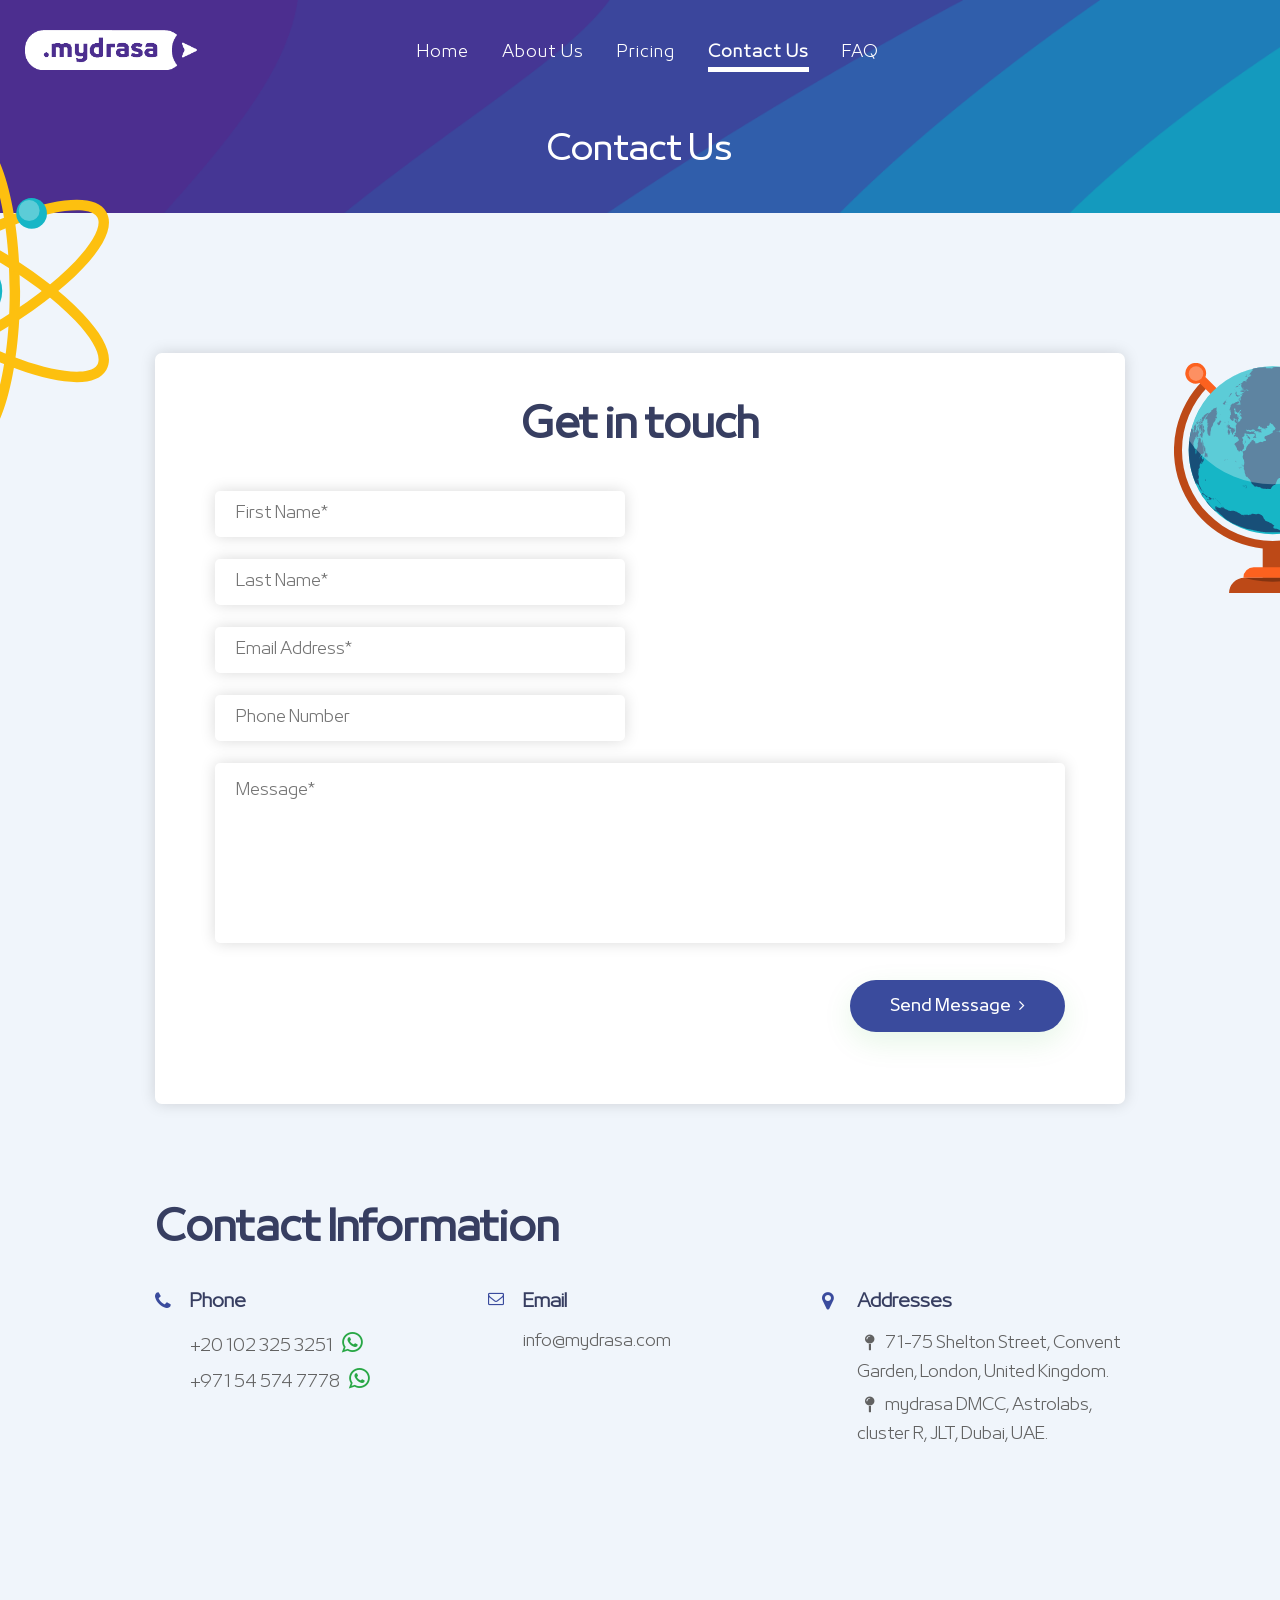
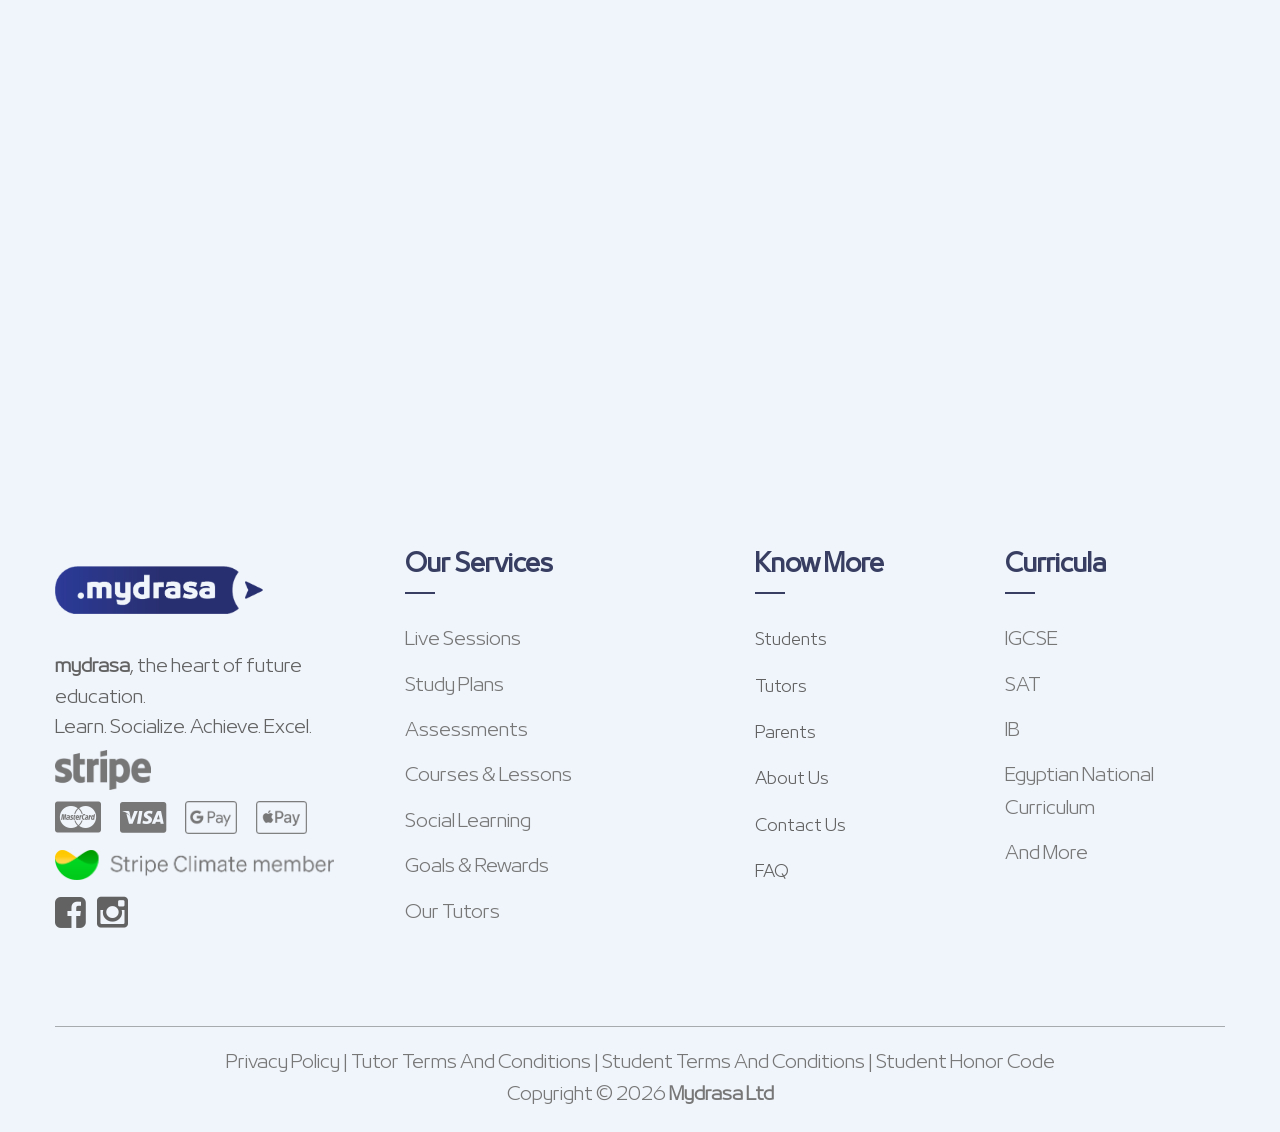
==== contact.html @ 4355077c "static website added" ====
<!DOCTYPE html>
<html class="loading" lang="en" data-textdirection="ltr">
<head>
    <meta http-equiv="Content-Type" content="text/html; charset=UTF-8">
    <meta http-equiv="X-UA-Compatible" content="IE=edge">
    <meta name="viewport" content="width=device-width, initial-scale=1.0, user-scalable=0, minimal-ui">
    <title>mydrasa | Contact Us</title>
    <meta name="description" content="Get in touch with mydrasa through our various contact methods. We are always happy to hear from you." />
    <link rel="shortcut icon" href="images/favicon/favicon.ico">
    <meta name="theme-color" content="#ffffff">
    <link href="fonts/29LTBukra-Light.css" rel="stylesheet">
    <link href="fonts/29LTBukra-Regular.css" rel="stylesheet">
    <link href="css/font-awesome.css" rel="stylesheet">
    <link href="css/bootstrap.min.css" rel="stylesheet">
    <link href="css/animate.css" rel="stylesheet">
    <link href="css/flaticon.css" rel="stylesheet">
    <link href="css/mmenu.css" rel="stylesheet">
    <link href="css/mburger.css" rel="stylesheet">
    <link href="css/main.css" rel="stylesheet">
    <link href="css/select2.min.css" rel="stylesheet">
    <link href="css/responsive.css" rel="stylesheet">
</head>
<body class="public-page">
<div class="page-wrapper">

    <!-- Header -->
    <header class="main-header header-style-two">
        <div class="header-upper">
            <div class="auto-container">
                <div class="clearfix">
                    <div class="float-left logo-box">
                        <div class="logo">
                            <a href="index.html"><img src="images/logo/logo-white.png" alt="Mydrasa" title="Mydrasa"></a>
                        </div>
                    </div>
                    <div class="nav-outer clearfix">
                        <div class="mobile-nav-toggler"><span class="icon flaticon-menu"></span></div>
                        <nav class="main-menu show navbar-expand-md">
                            <div class="navbar-header">
                                <button class="navbar-toggler" type="button" data-toggle="collapse" data-target="#navbarSupportedContent" aria-expanded="false" aria-label="Toggle navigation">
                                    <span class="icon-bar"></span><span class="icon-bar"></span><span class="icon-bar"></span>
                                </button>
                            </div>
                            <div class="navbar-collapse collapse clearfix" id="navbarSupportedContent">
                                <ul class="navigation clearfix">
                                        <li><a href="index.html">Home</a></li>
                                        <li><a href="about.html">About Us</a></li>
                                        <li><a href="pricing.html">Pricing</a></li>
                                        <li class="current"><a href="contact.html">Contact Us</a></li>
                                        <li><a href="faq.html">FAQ</a></li>
                                    </ul>
                                    </li>
                                </ul>
                            </div>
                        </nav>
                    </div>
                </div>
            </div>
        </div>
    </header>

    <!-- Mobile Menu -->
    <div class="mobile-menu">
        <div class="menu-backdrop"></div>
        <div class="close-btn"><span class="icon flaticon-multiply"></span></div>
        <nav class="menu-box">
            <div class="nav-logo"><a href="index.html"><img src="images/logo/logo.png" alt="Mydrasa"></a></div>
            <div class="menu-outer">
            </div>
        </nav>
    </div>

    <!-- Page Title -->
    <section class="page-title">
        <div class="auto-container"><h1>Contact Us</h1></div>
    </section>

    <!-- Contact Form Section -->
    <section class="contact-page-section">
        <div class="patern-layer-one paroller" data-paroller-factor="0.60" data-paroller-factor-lg="0.20" data-paroller-type="foreground" data-paroller-direction="vertical" style="background-image: url('images/icons/icon-1.svg')"></div>
        <div class="patern-layer-two paroller" data-paroller-factor="0.60" data-paroller-factor-lg="-0.20" data-paroller-type="foreground" data-paroller-direction="vertical" style="background-image: url('images/icons/icon-2.svg')"></div>
        <div class="auto-container">
            <div class="inner-container">
                <div class="sec-title centered">
                    <h2>Get in touch</h2>
                </div>
                <div class="contact-form">
                    <form id="contact-form" action="mailto:info@mydrasa.com" method="get">
                        <div class="col-lg-6 col-md-6 col-sm-12 form-group">
                            <input type="text" name="firstname" placeholder="First Name*" required maxlength="150" />
                        </div>
                        <div class="col-lg-6 col-md-6 col-sm-12 form-group">
                            <input type="text" name="lastname" placeholder="Last Name*" required maxlength="150" />
                        </div>
                        <div class="col-lg-6 col-md-6 col-sm-12 form-group">
                            <input type="email" name="email" placeholder="Email Address*" required />
                        </div>
                        <div class="col-lg-6 col-md-6 col-sm-12 form-group">
                            <input type="text" name="phone" placeholder="Phone Number">
                        </div>
                        <div class="col-lg-12 col-md-12 col-sm-12 form-group">
                            <textarea name="message" placeholder="Message*" required></textarea>
                        </div>
                        <div class="col-lg-12 col-md-12 col-sm-12 form-group text-right">
                            <button type="submit" class="theme-btn btn-style-three">
                                <span class="txt">Send Message <i class="fa fa-angle-right"></i></span>
                            </button>
                        </div>
                    </form>
                </div>
            </div>

            <!-- Contact Info -->
            <div class="contact-info-section">
                <div class="title-box">
                    <h2>Contact Information</h2>
                </div>
                <div class="row clearfix">
                    <div class="info-column col-lg-4 col-md-6 col-sm-12">
                        <div class="info-inner">
                            <div class="icon fa fa-phone"></div>
                            <strong>Phone</strong>
                            <ul>
                                <li>
                                    <a href="tel:+201023253251">+20 102 325 3251</a>
                                    &nbsp;
                                    <a href="https://wa.me/201023253251" target="_blank"><i class="fa fa-whatsapp text-success" style="font-size: 1.5em;"></i></a>
                                </li>
                                <li>
                                    <a href="tel:+971545747778">+971 54 574 7778</a>
                                    &nbsp;
                                    <a href="https://wa.me/971545747778" target="_blank"><i class="fa fa-whatsapp text-success" style="font-size: 1.5em;"></i></a>
                                </li>
                            </ul>
                        </div>
                    </div>
                    <div class="info-column col-lg-4 col-md-6 col-sm-12">
                        <div class="info-inner">
                            <div class="icon fa fa-envelope-o"></div>
                            <strong>Email</strong>
                            <ul>
                                <li><a href="mailto:info@mydrasa.com">info@mydrasa.com</a></li>
                            </ul>
                        </div>
                    </div>
                    <div class="info-column col-lg-4 col-md-6 col-sm-12">
                        <div class="info-inner">
                            <div class="icon fa fa-map-marker"></div>
                            <strong>Addresses</strong>
                            <ul>
                                <li><i class="fa fa-map-pin mx-2"></i> 71-75 Shelton Street, Convent Garden, London, United Kingdom.</li>
                                <li><i class="fa fa-map-pin mx-2"></i> mydrasa DMCC, Astrolabs, cluster R, JLT, Dubai, UAE.</li>
                            </ul>
                        </div>
                    </div>
                </div>
            </div>
        </div>
    </section>

    <!-- Map Section -->
    <section class="map-section pb-0" style="margin-bottom: -7px;">
        <div class="row">
            <div class="col-md-6 pr-md-0">
                <div class="map-boxed">
                    <div class="map-outer">
                        <iframe src="https://www.google.com/maps/embed?pb=!1m18!1m12!1m3!1d2482.7!2d-0.1252!3d51.5155!2m3!1f0!2f0!3f0!3m2!1i1024!2i768!4f13.1!3m3!1m2!1s0x487604d2a00da891%3A0xe9ae0ee9e52d4ff!2sShelton%20St%2C%20London%20WC2H%209JQ%2C%20UK!5e0!3m2!1sen!2s!4v1" allowfullscreen="" loading="lazy" title="London Office"></iframe>
                    </div>
                </div>
            </div>
            <div class="col-md-6 pl-md-0">
                <div class="map-boxed">
                    <div class="map-outer">
                        <iframe src="https://www.google.com/maps/embed?pb=!1m18!1m12!1m3!1d3613.6!2d55.133!3d25.076!2m3!1f0!2f0!3f0!3m2!1i1024!2i768!4f13.1!3m3!1m2!1s0x3e5f6cd7c7b32a0d%3A0x5a0e8b12f4f3d1e!2sJLT%2C%20Dubai!5e0!3m2!1sen!2s!4v1" allowfullscreen="" loading="lazy" title="Dubai Office"></iframe>
                    </div>
                </div>
            </div>
        </div>
    </section>

    <!-- Footer -->
    <footer class="main-footer">
        <div class="auto-container">
            <div class="widgets-section">
                <div class="row clearfix">
                    <div class="big-column col-lg-7 col-md-12 col-sm-12">
                        <div class="row clearfix">
                            <div class="footer-column col-md-6">
                                <div class="footer-widget logo-widget">
                                    <div class="logo"><a href="index.html"><img src="images/logo/logo.png" class="footer-logo" alt="mydrasa" /></a></div>
                                    <div class="text"><b>mydrasa</b>, the heart of future education.<br />Learn. Socialize. Achieve. Excel.</div>
                                    <div class="social-box">
                                        <img src="images/partners/stripe-gray.png" style="max-height:40px;margin-top:-30px" /><br/>
                                        <i class="fa fa-cc-mastercard fa-2x mr-3"></i>
                                        <i class="fa fa-cc-visa fa-2x mr-3"></i>
                                        <img src="images/partners/google-pay-gray.png" style="max-height:33px;margin-top:-15px;" class="mr-3" />
                                        <img src="images/partners/apple-pay-gray.png" style="max-height:33px;margin-top:-15px;" class="mr-3" />
                                    </div>
                                    <div class="social-box"><a href="https://climate.stripe.com/C44OdS" target="_blank"><img src="images/partners/stripe-climate-member.png" style="max-height:30px;" class="mt-2 mb-3" /></a></div>
                                    <div class="social-box">
                                        <a href="https://www.facebook.com/mydrasa" class="mr-2" target="_blank"><i class="fa fa-facebook-square fa-2x"></i></a>
                                        <a href="https://instagram.com/mydrasa" target="_blank"><i class="fa fa-instagram fa-2x"></i></a>
                                    </div>
                                </div>
                            </div>
                            <div class="footer-column col-md-6">
                                <div class="footer-widget links-widget">
                                    <h4>Our Services</h4>
                                    <ul class="links-widget">
                                        <li>Live Sessions</li>
                                        <li>Study Plans</li>
                                        <li>Assessments</li>
                                        <li>Courses &amp; Lessons</li>
                                        <li>Social Learning</li>
                                        <li>Goals &amp; Rewards</li>
                                        <li>Our Tutors</li>
                                    </ul>
                                </div>
                            </div>
                        </div>
                    </div>
                    <div class="big-column col-lg-5 col-md-12 col-sm-12">
                        <div class="row clearfix">
                            <div class="footer-column col-md-6">
                                <div class="footer-widget links-widget">
                                    <h4>Know More</h4>
                                    <ul class="links-widget">
                                        <li><a href="students.html">Students</a></li>
                                        <li><a href="tutors.html">Tutors</a></li>
                                        <li><a href="parents.html">Parents</a></li>
                                        <li><a href="about.html">About Us</a></li>
                                        <li><a href="contact.html">Contact Us</a></li>
                                        <li><a href="faq.html">FAQ</a></li>
                                    </ul>
                                </div>
                            </div>
                            <div class="footer-column col-md-6">
                                <div class="footer-widget links-widget">
                                    <h4>Curricula</h4>
                                    <ul class="links-widget">
                                        <li>IGCSE</li>
                                        <li>SAT</li>
                                        <li>IB</li>
                                        <li>Egyptian National Curriculum</li>
                                        <li>And More</li>
                                    </ul>
                                </div>
                            </div>
                        </div>
                    </div>
                </div>
            </div>
            <div class="footer-bottom text-center">
                <div class="copyright">
                    Privacy Policy | Tutor Terms And Conditions | Student Terms And Conditions | Student Honor Code
                    <br>Copyright &copy; 2026 <b>Mydrasa Ltd</b>
                </div>
            </div>
        </div>
    </footer>

</div>
<script src="js/jquery.js"></script>
<script src="js/popper.min.js"></script>
<script src="js/bootstrap.min.js"></script>
<script src="js/jquery.paroller.min.js"></script>
<script src="js/wow.js"></script>
<script src="js/appear.js"></script>
<script src="js/mburger.js"></script>
<script src="js/mmenu.js"></script>
<script src="js/jquery.mCustomScrollbar.concat.min.js"></script>
<script src="js/jquery.ihavecookies.min.js"></script>
<script src="js/select2.min.js"></script>
<script src="js/script.js"></script>
</body>
</html>
---- fonts/29LTBukra-Light.css ----
@font-face {
  font-family: '29LTBukra-Light';
  src: url('29LTBukra-Light.eot');
  src: url('29LTBukra-Light.eot?#iefix') format('embedded-opentype'),
       url('29LTBukra-Light.svg#29LTBukra-Light') format('svg'),
       url('29LTBukra-Light.ttf') format('truetype'),
       url('29LTBukra-Light.woff') format('woff'),
       url('29LTBukra-Light.woff2') format('woff2');
  font-weight: normal;
  font-style: normal;
}
---- fonts/29LTBukra-Regular.css ----
@font-face {
  font-family: '29LTBukra-Regular';
  src: url('29LTBukra-Regular.eot');
  src: url('29LTBukra-Regular.eot?#iefix') format('embedded-opentype'),
       url('29LTBukra-Regular.svg#29LTBukra-Regular') format('svg'),
       url('29LTBukra-Regular.ttf') format('truetype'),
       url('29LTBukra-Regular.woff') format('woff'),
       url('29LTBukra-Regular.woff2') format('woff2');
  font-weight: normal;
  font-style: normal;
}
---- css/mburger.css ----
/*!
 * mburger CSS v1.3.3
 * mmenujs.com/mburger
 *
 * Copyright (c) Fred Heusschen
 * www.frebsite.nl
 *
 * License: CC-BY-4.0
 * http://creativecommons.org/licenses/by/4.0/
 */:root{--mb-button-size:60px;--mb-bar-width:0.6;--mb-bar-height:4px;--mb-bar-spacing:10px;--mb-animate-timeout:0.4s}.mburger{background:0 0;border:none;border-radius:0;color:inherit;display:inline-block;position:relative;box-sizing:border-box;height:var(--mb-button-size);padding:0 0 0 var(--mb-button-size);margin:0;line-height:var(--mb-button-size);vertical-align:middle;appearance:none;outline:0;cursor:pointer}.mburger b{display:block;position:absolute;left:calc(var(--mb-button-size) * ((1 - var(--mb-bar-width))/ 2));width:calc(var(--mb-button-size) * var(--mb-bar-width));height:var(--mb-bar-height);border-radius:calc(var(--mb-bar-height)/ 2);background:currentColor;color:inherit;opacity:1}.mburger b:nth-of-type(1){bottom:calc(50% + var(--mb-bar-spacing));transition:bottom .2s ease,transform .2s ease,width .2s ease}.mburger b:nth-of-type(2){top:calc(50% - (var(--mb-bar-height)/ 2));transition:opacity .2s ease}.mburger b:nth-of-type(3){top:calc(50% + var(--mb-bar-spacing));transition:top .2s ease,transform .2s ease,width .2s ease}.mm-wrapper_opened .mburger b:nth-of-type(1){bottom:calc(50% - (var(--mb-bar-height)/ 2));transform:rotate(45deg)}.mm-wrapper_opened .mburger b:nth-of-type(2){opacity:0}.mm-wrapper_opened .mburger b:nth-of-type(3){top:calc(50% - (var(--mb-bar-height)/ 2));transform:rotate(-45deg)}.mburger--collapse b:nth-of-type(1){transition:bottom .2s ease,margin .2s ease,transform .2s ease;transition-delay:.2s,0s,0s}.mburger--collapse b:nth-of-type(2){transition:top .2s ease,opacity 0s ease;transition-delay:.3s,.3s}.mburger--collapse b:nth-of-type(3){transition:top .2s ease,transform .2s ease}.mm-wrapper_opened .mburger--collapse b:nth-of-type(1){bottom:calc(50% - var(--mb-bar-spacing) - var(--mb-bar-height));margin-bottom:calc(var(--mb-bar-spacing) + (var(--mb-bar-height)/ 2));transform:rotate(45deg);transition-delay:calc(var(--mb-animate-timeout) + .1s),calc(var(--mb-animate-timeout) + .3s),calc(var(--mb-animate-timeout) + .3s)}.mm-wrapper_opened .mburger--collapse b:nth-of-type(2){top:calc(50% + var(--mb-bar-spacing));opacity:0;transition-delay:calc(var(--mb-animate-timeout) + 0s),calc(var(--mb-animate-timeout) + .2s)}.mm-wrapper_opened .mburger--collapse b:nth-of-type(3){top:calc(50% - (var(--mb-bar-height)/ 2));transform:rotate(-45deg);transition-delay:calc(var(--mb-animate-timeout) + .3s),calc(var(--mb-animate-timeout) + .3s)}.mburger--spin b:nth-of-type(1){transition-delay:.2s,0s}.mburger--spin b:nth-of-type(2){transition-duration:0s;transition-delay:.2s}.mburger--spin b:nth-of-type(3){transition-delay:.2s,0s}.mm-wrapper_opened .mburger--spin b:nth-of-type(1){transform:rotate(135deg);transition-delay:calc(var(--mb-animate-timeout) + 0s),calc(var(--mb-animate-timeout) + .2s)}.mm-wrapper_opened .mburger--spin b:nth-of-type(2){transition-delay:calc(var(--mb-animate-timeout) + 0s)}.mm-wrapper_opened .mburger--spin b:nth-of-type(3){transform:rotate(225deg);transition-delay:calc(var(--mb-animate-timeout) + 0s),calc(var(--mb-animate-timeout) + .2s)}.mburger--squeeze b:nth-of-type(1){transition-delay:.1s,0s}.mburger--squeeze b:nth-of-type(2){transition-delay:.1s}.mburger--squeeze b:nth-of-type(3){transition-delay:.1s,0s}.mm-wrapper_opened .mburger--squeeze b:nth-of-type(1){transition-delay:calc(var(--mb-animate-timeout) + 0s),calc(var(--mb-animate-timeout) + .1s)}.mm-wrapper_opened .mburger--squeeze b:nth-of-type(2){transition-delay:calc(var(--mb-animate-timeout) + 0s)}.mm-wrapper_opened .mburger--squeeze b:nth-of-type(3){transition-delay:calc(var(--mb-animate-timeout) + 0s),calc(var(--mb-animate-timeout) + .1s)}.mburger--tornado b:nth-of-type(1){transition:bottom .2s ease,transform .2s ease;transition-delay:.2s}.mburger--tornado b:nth-of-type(2){transition:opacity 0s ease,transform .2s ease;transition-delay:.1s,.1s}.mburger--tornado b:nth-of-type(3){transition:top .2s ease,transform .2s ease;transition-delay:0s}.mm-wrapper_opened .mburger--tornado b:nth-of-type(1){transform:rotate(-135deg);transition-delay:calc(var(--mb-animate-timeout) + 0s)}.mm-wrapper_opened .mburger--tornado b:nth-of-type(2){opacity:0;transform:rotate(-135deg);transition-delay:calc(var(--mb-animate-timeout) + .4s),calc(var(--mb-animate-timeout) + .1s)}.mm-wrapper_opened .mburger--tornado b:nth-of-type(3){transform:rotate(-225deg);transition-delay:calc(var(--mb-animate-timeout) + .2s)}
---- css/main.css ----
﻿/************ TABLE OF CONTENTS ***************

1. Fonts
2. Reset
3. Global
4. Main Header / Style Two / Style Three
5. Banner Section / Style Two / Style Three
6. Education Section / Two / Three / Four
7. Courses Section / Two
8. Call To Action Section / Two
9. Video Section
10. Achievements Section
11. Fluid Section One
12. News Section
13. Testimonial Section / Two
14. Main Footer
15. Program Section
16. Achievements Section Two / Three
17. Video Section Two
18. Events Section
19. Pricing Section
20. Title Section
21. Project Section
22. Subscribe Section
23. Page Title Section
24. Login Section
25. Register Section
26. Privacy Policy Section
27. Comming Soon
28. Course Grids Section
29. Course List Section
30. Course Detail Section
31. Books Section
32. Profile Section
33. Edit Profile Section
34. Blog Widgets
35. Error Section
36. Contact Form
37. Info Section
38. Map Section

**********************************************/

/*  
	font-family: 'Titillium Web';
	font-family: 'Poppins';
*/
/*** 

====================================================================
	Reset
====================================================================

***/
* {
    margin: 0px;
    padding: 0px;
    border: none;
    outline: none;
}

/*** 

====================================================================
	Global Settings
====================================================================

 ***/

body {
    /*font-family: 'Poppins';*/
    font-family: '29LTBukra-Light';
    font-size: 18px;
    color: #777777;
    line-height: 1.7em;
    font-weight: 400;
    background: #ffffff;
    -webkit-font-smoothing: antialiased;
    -moz-font-smoothing: antialiased;
    cursor: url('../images/icons/cursor.png'), auto;
    line-height: 1.8em;
}

.bordered-layout .page-wrapper {
    padding: 0px 50px 0px;
}

a {
    text-decoration: none;
    cursor: pointer;
    color: #3a4b9d;
}

    button,
    a:hover, a:focus, a:visited {
        text-decoration: none;
        outline: none !important;
    }

h1, h2, h3, h4, h5, h6 {
    position: relative;
    font-weight: normal;
    margin: 0px;
    background: none;
    line-height: 1.6em;
    /*font-family: 'Poppins';*/ font-family: '29LTBukra-Regular';
}

/* Typography */

h1 {
    font-size: 33px;
}

h2 {
    font-size: 40px;
}

h3 {
    font-size: 32px;
}

h4 {
    font-size: 24px;
}

h5 {
    font-size: 20px;
}

h6 {
    font-size: 18px;
}

input, button, select, textarea {
}

textarea {
}

p {
    position: relative;
}

.auto-container {
    position: static;
    max-width: 1200px;
    padding: 0px 15px;
    margin: 0 auto;
}

.medium-container {
    max-width: 850px;
}

.page-wrapper {
    position: relative;
    margin: 0 auto;
    width: 100%;
    min-width: 300px;
    overflow: hidden;
}

ul, li {
    list-style: none;
    padding: 0px;
    margin: 0px;
}

img {
    display: inline-block;
    max-width: 100%;
}

.theme-btn {
    display: inline-block;
    transition: all 0.3s ease;
    -moz-transition: all 0.3s ease;
    -webkit-transition: all 0.3s ease;
    -ms-transition: all 0.3s ease;
    -o-transition: all 0.3s ease;
}

.centered {
    text-align: center;
}

/* List Style One */

.list-style-one {
    position: relative;
}

    .list-style-one li {
        position: relative;
        padding-left: 35px;
        color: #404040;
        font-size: 20px;
        font-weight: 600;
        margin-bottom: 20px;
    }

        .list-style-one li:last-child {
            margin-bottom: 0px;
        }

        .list-style-one li:before {
            position: absolute;
            content: '\f138';
            left: 0px;
            top: 2px;
            color: #2196f3;
            font-size: 20px;
            font-family: "Flaticon";
        }

/* Btn Style One */

.btn-style-one {
    position: relative;
    display: inline-block;
    font-size: 16px;
    line-height: 30px;
    color: #ffffff;
    padding: 10px 44px 10px;
    font-weight: 400;
    overflow: hidden;
    background: none;
    border-radius: 50px;
    background-color: #3a4b9d;
    /*text-transform: capitalize;*/
    /*font-family: 'Poppins';*/ font-family: '29LTBukra-Regular';
    box-shadow: 0px 5px 10px rgba(0,0,0,0.10);
}

    .btn-style-one.small {
        font-size: 90%;
        padding: 5px 20px;
    }

    .btn-style-one i {
        margin-left: 5px;
    }

    .btn-style-one .txt {
        position: relative;
        z-index: 1;
    }

    .btn-style-one:before {
        content: '';
        position: absolute;
        top: 0;
        left: 0;
        width: 100%;
        height: 100%;
        z-index: 1;
        opacity: 0;
        background-color: #ffffff;
        -webkit-transition: all 0.4s;
        -moz-transition: all 0.4s;
        -o-transition: all 0.4s;
        transition: all 0.4s;
        -webkit-transform: scale(1, 0.5);
        transform: scale(1, 0.5);
    }

    .btn-style-one:hover::before {
        opacity: 1;
        -webkit-transform: scale(1, 1);
        transform: scale(1, 1);
    }

    .btn-style-one:hover {
        color: #3a4b9d;
    }

/* Btn Style Two */

.btn-style-two {
    position: relative;
    display: inline-block;
    font-size: 16px;
    line-height: 30px;
    color: #000000;
    padding: 10px 44px 10px;
    font-weight: 400;
    overflow: hidden;
    background: none;
    border-radius: 50px;
    background-color: #ffffff;
    /*text-transform: capitalize;*/
    /*font-family: 'Poppins';*/ font-family: '29LTBukra-Regular';
    box-shadow: 0px 5px 10px rgba(0,0,0,0.10);
}


    .btn-style-two.small {
        font-size: 90%;
        padding: 5px 20px;
    }

    .btn-style-two i {
        margin-left: 5px;
    }

    .btn-style-two .txt {
        position: relative;
        z-index: 1;
    }

    .btn-style-two:before {
        content: '';
        position: absolute;
        top: 0;
        left: 0;
        width: 100%;
        height: 100%;
        z-index: 1;
        opacity: 0;
        background-color: #3a4b9d;
        -webkit-transition: all 0.4s;
        -moz-transition: all 0.4s;
        -o-transition: all 0.4s;
        transition: all 0.4s;
        -webkit-transform: scale(1, 0.5);
        transform: scale(1, 0.5);
    }

    .btn-style-two:hover::before {
        opacity: 1;
        -webkit-transform: scale(1, 1);
        transform: scale(1, 1);
    }

    .btn-style-two:hover {
        color: #ffffff;
    }

/* Btn Style Three */

.btn-style-three {
    position: relative;
    display: inline-block;
    font-size: 16px;
    line-height: 30px;
    color: #ffffff;
    padding: 12px 44px 12px;
    font-weight: 400;
    overflow: hidden;
    background: none;
    border-radius: 50px;
    background-color: #3a4b9d;
    /*text-transform: capitalize;*/
    /*font-family: 'Poppins';*/ font-family: '29LTBukra-Regular';
    -webkit-box-shadow: 0 10px 30px rgba(0,171,21,0.10);
    -moz-box-shadow: 0 10px 30px rgba(0,171,21,0.10);
    -ms-box-shadow: 0 10px 30px rgba(0,171,21,0.10);
    -o-box-shadow: 0 10px 30px rgba(0,171,21,0.10);
    box-shadow: 0 10px 30px rgba(0,171,21,0.10);
}

    .btn-style-three i {
        font-style: normal;
        margin-left: 5px;
    }

    .btn-style-three:before {
        position: absolute;
        left: 0;
        top: 0;
        height: 100%;
        width: 100%;
        content: "";
        background-color: #075e89;
        -webkit-transform: scale(0, 1);
        -ms-transform: scale(0, 1);
        transform: scale(0, 1);
        -webkit-transform-origin: top right;
        -ms-transform-origin: top right;
        transform-origin: top right;
        -webkit-transition: transform 500ms cubic-bezier(0.860, 0.000, 0.070, 1.000);
        -moz-transition: transform 500ms cubic-bezier(0.860, 0.000, 0.070, 1.000);
        -o-transition: transform 500ms cubic-bezier(0.860, 0.000, 0.070, 1.000);
        transition: transform 500ms cubic-bezier(0.860, 0.000, 0.070, 1.000);
        -webkit-transition-timing-function: cubic-bezier(0.860, 0.000, 0.070, 1.000);
        -moz-transition-timing-function: cubic-bezier(0.860, 0.000, 0.070, 1.000);
        -o-transition-timing-function: cubic-bezier(0.860, 0.000, 0.070, 1.000);
        transition-timing-function: cubic-bezier(0.860, 0.000, 0.070, 1.000);
    }

    .btn-style-three:hover::before {
        -webkit-transform: scale(1, 1);
        -ms-transform: scale(1, 1);
        transform: scale(1, 1);
        -webkit-transform-origin: bottom left;
        -ms-transform-origin: bottom left;
        transform-origin: bottom left;
    }

    .btn-style-three .txt {
        position: relative;
        z-index: 1;
    }

    .btn-style-three:hover {
        color: #ffffff;
    }

/* Btn Style Four */

.btn-style-four {
    position: relative;
    display: inline-block;
    font-size: 16px;
    line-height: 30px;
    color: #ffffff;
    padding: 11px 44px 11px;
    font-weight: 400;
    overflow: hidden;
    background: none;
    border-radius: 2px;
    background-color: #149abe;
    /*text-transform: capitalize;*/
    /*font-family: 'Poppins';*/ font-family: '29LTBukra-Regular';
    -webkit-box-shadow: 0 10px 30px rgba(255,98,98,0.10);
    -moz-box-shadow: 0 10px 30px rgba(255,98,98,0.10);
    -ms-box-shadow: 0 10px 30px rgba(255,98,98,0.10);
    -o-box-shadow: 0 10px 30px rgba(255,98,98,0.10);
    box-shadow: 0 10px 30px rgba(255,98,98,0.10);
}

    .btn-style-four i {
        margin-left: 5px;
    }

    .btn-style-four:before {
        position: absolute;
        left: 0;
        top: 0;
        height: 100%;
        width: 100%;
        content: "";
        background-color: #ffffff;
        -webkit-transform: scale(0, 1);
        -ms-transform: scale(0, 1);
        transform: scale(0, 1);
        -webkit-transform-origin: top right;
        -ms-transform-origin: top right;
        transform-origin: top right;
        -webkit-transition: transform 500ms cubic-bezier(0.860, 0.000, 0.070, 1.000);
        -moz-transition: transform 500ms cubic-bezier(0.860, 0.000, 0.070, 1.000);
        -o-transition: transform 500ms cubic-bezier(0.860, 0.000, 0.070, 1.000);
        transition: transform 500ms cubic-bezier(0.860, 0.000, 0.070, 1.000);
        -webkit-transition-timing-function: cubic-bezier(0.860, 0.000, 0.070, 1.000);
        -moz-transition-timing-function: cubic-bezier(0.860, 0.000, 0.070, 1.000);
        -o-transition-timing-function: cubic-bezier(0.860, 0.000, 0.070, 1.000);
        transition-timing-function: cubic-bezier(0.860, 0.000, 0.070, 1.000);
    }

    .btn-style-four:hover::before {
        -webkit-transform: scale(1, 1);
        -ms-transform: scale(1, 1);
        transform: scale(1, 1);
        -webkit-transform-origin: bottom left;
        -ms-transform-origin: bottom left;
        transform-origin: bottom left;
    }

    .btn-style-four .txt {
        position: relative;
        z-index: 1;
    }

    .btn-style-four:hover {
        color: #149abe;
    }

/* Btn Style Five */

.btn-style-five {
    position: relative;
    display: inline-block;
    font-size: 16px;
    line-height: 30px;
    color: #000000;
    padding: 11px 44px 11px;
    font-weight: 400;
    overflow: hidden;
    background: none;
    border-radius: 2px;
    background-color: #ffffff;
    /*text-transform: capitalize;*/
    /*font-family: 'Poppins';*/ font-family: '29LTBukra-Regular';
    box-shadow: 0px 5px 10px rgba(0,0,0,0.10);
}

    .btn-style-five i {
        margin-left: 5px;
    }

    .btn-style-five .txt {
        position: relative;
        z-index: 1;
    }

    .btn-style-five:before {
        content: '';
        position: absolute;
        top: 0;
        left: 0;
        width: 100%;
        height: 100%;
        z-index: 1;
        opacity: 0;
        background-color: #149abe;
        -webkit-transition: all 0.4s;
        -moz-transition: all 0.4s;
        -o-transition: all 0.4s;
        transition: all 0.4s;
        -webkit-transform: scale(1, 0.5);
        transform: scale(1, 0.5);
    }

    .btn-style-five:hover::before {
        opacity: 1;
        -webkit-transform: scale(1, 1);
        transform: scale(1, 1);
    }

    .btn-style-five:hover {
        color: #ffffff;
    }

/* Btn Style Six */

.btn-style-six {
    position: relative;
    display: inline-block;
    font-size: 16px;
    line-height: 30px;
    color: #ffffff;
    padding: 11px 44px 11px;
    font-weight: 400;
    overflow: hidden;
    background: none;
    border-radius: 2px;
    background-color: #149abe;
    /*text-transform: capitalize;*/
    /*font-family: 'Poppins';*/ font-family: '29LTBukra-Regular';
    -webkit-box-shadow: 0 10px 30px rgba(255,98,98,0.10);
    -moz-box-shadow: 0 10px 30px rgba(255,98,98,0.10);
    -ms-box-shadow: 0 10px 30px rgba(255,98,98,0.10);
    -o-box-shadow: 0 10px 30px rgba(255,98,98,0.10);
    box-shadow: 0 10px 30px rgba(255,98,98,0.10);
}

    .btn-style-six i {
        margin-left: 5px;
    }

    .btn-style-six:before {
        position: absolute;
        left: 0;
        top: 0;
        height: 100%;
        width: 100%;
        content: "";
        background-color: #222222;
        -webkit-transform: scale(0, 1);
        -ms-transform: scale(0, 1);
        transform: scale(0, 1);
        -webkit-transform-origin: top right;
        -ms-transform-origin: top right;
        transform-origin: top right;
        -webkit-transition: transform 500ms cubic-bezier(0.860, 0.000, 0.070, 1.000);
        -moz-transition: transform 500ms cubic-bezier(0.860, 0.000, 0.070, 1.000);
        -o-transition: transform 500ms cubic-bezier(0.860, 0.000, 0.070, 1.000);
        transition: transform 500ms cubic-bezier(0.860, 0.000, 0.070, 1.000);
        -webkit-transition-timing-function: cubic-bezier(0.860, 0.000, 0.070, 1.000);
        -moz-transition-timing-function: cubic-bezier(0.860, 0.000, 0.070, 1.000);
        -o-transition-timing-function: cubic-bezier(0.860, 0.000, 0.070, 1.000);
        transition-timing-function: cubic-bezier(0.860, 0.000, 0.070, 1.000);
    }

    .btn-style-six:hover::before {
        -webkit-transform: scale(1, 1);
        -ms-transform: scale(1, 1);
        transform: scale(1, 1);
        -webkit-transform-origin: bottom left;
        -ms-transform-origin: bottom left;
        transform-origin: bottom left;
    }

    .btn-style-six .txt {
        position: relative;
        z-index: 1;
    }

    .btn-style-six:hover {
        color: #ffffff;
    }

/* Btn Style Seven */

.btn-style-seven {
    position: relative;
    color: #31344a;
    font-size: 16px;
    font-weight: 400;
    padding: 14px 48px;
    overflow: hidden;
    border: 1px solid #149abe;
    -webkit-transition: all 0.5s;
    -moz-transition: all 0.5s;
    -o-transition: all 0.5s;
    transition: all 0.5s;
}

    .btn-style-seven .txt {
        z-index: 2;
        display: block;
        position: relative;
        width: 100%;
        height: 100%;
    }

    .btn-style-seven::before {
        content: '';
        position: absolute;
        top: 0;
        left: 0;
        width: 100%;
        height: 100%;
        z-index: 1;
        opacity: 0;
        background-color: #149abe;
        -webkit-transition: all 0.5s;
        -moz-transition: all 0.5s;
        -o-transition: all 0.5s;
        transition: all 0.5s;
    }

    .btn-style-seven:hover::before {
        opacity: 1;
        -webkit-transform: skewX(-180deg) scale(0.5,1);
        transform: skewX(-180deg) scale(0.5,1);
    }

    .btn-style-seven:hover .txt {
        color: #ffffff;
    }

/* Btn Style Eight */

.btn-style-eight {
    position: relative;
    display: inline-block;
    font-size: 16px;
    line-height: 30px;
    color: #626262;
    padding: 10px 44px 10px;
    font-weight: 400;
    overflow: hidden;
    background: none;
    border-radius: 50px;
    border: 1px solid #3a4b9d;
    /*text-transform: capitalize;*/
    /*font-family: 'Poppins';*/ font-family: '29LTBukra-Regular';
    box-shadow: 0px 5px 10px rgba(0,0,0,0.10);
}

    .btn-style-eight i {
        margin-left: 5px;
    }

    .btn-style-eight .txt {
        position: relative;
        z-index: 1;
    }

    .btn-style-eight:before {
        content: '';
        position: absolute;
        top: 0;
        left: 0;
        width: 100%;
        height: 100%;
        z-index: 1;
        opacity: 0;
        background-color: #3a4b9d;
        -webkit-transition: all 0.4s;
        -moz-transition: all 0.4s;
        -o-transition: all 0.4s;
        transition: all 0.4s;
        -webkit-transform: scale(1, 0.5);
        transform: scale(1, 0.5);
    }

    .btn-style-eight:hover::before {
        opacity: 1;
        -webkit-transform: scale(1, 1);
        transform: scale(1, 1);
    }

    .btn-style-eight:hover {
        color: #ffffff;
    }

/*Social Icon One*/

.social-icon-one {
    position: relative;
}

    .social-icon-one li {
        position: relative;
        margin-right: 7px;
        color: #222222;
        font-size: 18px;
        float: left;
    }

        .social-icon-one li.facebook a:hover {
            background-color: #16599b;
            color: #ffffff;
        }

        .social-icon-one li.twitter a {
            color: #03a9f4;
        }

        .social-icon-one li.twitter:hover a {
            background-color: #03a9f4;
            color: #ffffff;
        }

        .social-icon-one li.dribbble a {
            color: #ea4c89;
        }

            .social-icon-one li.dribbble a:hover {
                color: #ffffff;
                background-color: #ea4c89;
            }

        .social-icon-one li.behance a {
            color: #0067ff;
        }

            .social-icon-one li.behance a:hover {
                color: #ffffff;
                background-color: #0067ff;
            }

        .social-icon-one li a {
            position: relative;
            font-size: 14px;
            color: #16599b;
            width: 30px;
            height: 30px;
            line-height: 30px;
            text-align: center;
            font-weight: 400;
            border-radius: 50px;
            display: inline-block;
            background-color: #ffffff;
            transition: all 0.3s ease;
            -moz-transition: all 0.3s ease;
            -webkit-transition: all 0.3s ease;
            -ms-transition: all 0.3s ease;
            -o-transition: all 0.3s ease;
        }

            .social-icon-one li a:hover {
            }

.theme_color {
    color: #3a4b9d;
}

.preloader {
    position: fixed;
    left: 0px;
    top: 0px;
    width: 100%;
    height: 100%;
    z-index: 999999;
    background-color: #ffffff;
    background-position: center center;
    background-repeat: no-repeat;
    background-image: url('../images/icons/preloader.svg');
    background-size: 90px;
}

img {
    display: inline-block;
    max-width: 100%;
    height: auto;
}

/*** 

====================================================================
	Scroll To Top style
====================================================================

***/

.scroll-to-top {
    position: fixed;
    bottom: 15px;
    right: 15px;
    width: 60px;
    height: 60px;
    color: #ffffff;
    font-size: 24px;
    text-transform: uppercase;
    line-height: 60px;
    text-align: center;
    z-index: 100;
    cursor: pointer;
    background: #0a0a0a;
    display: none;
    -webkit-transition: all 300ms ease;
    -ms-transition: all 300ms ease;
    -o-transition: all 300ms ease;
    -moz-transition: all 300ms ease;
    transition: all 300ms ease;
}

    .scroll-to-top:hover {
        color: #ffffff;
        background: #3a4b9d;
    }

/*** 

====================================================================
	Section Title
====================================================================

***/

.sec-title {
    position: relative;
    z-index: 1;
    margin-bottom: 40px;
}

    .sec-title h2 {
        position: relative;
        color: #373e61;
        line-height: 1.2em;
        font-weight: 700;
    }

    .sec-title .text {
        position: relative;
        color: #626262;
        line-height: 1.9em;
        font-weight: 400;
        font-size: 18px;
        margin-top: 15px;
    }

    .sec-title.centered {
        text-align: center !important;
    }

    .sec-title.light h2 {
        color: #ffffff;
    }

    .sec-title.light .text {
        color: #ffffff;
    }

    .sec-title.style-two h2 {
        font-weight: 700;
    }

        .sec-title.style-two h2 span {
            color: #ff5b00;
        }

    /* Style Two */

    .sec-title.style-two h2 {
        font-family: '29LTBukra-Regular';
    }

    .sec-title.style-two .text {
        color: #252841;
    }

    .sec-title.style-two.light .text {
        color: #ffffff;
    }

/*** 

====================================================================
	Main Header style
====================================================================

***/

.main-header {
    position: absolute;
    z-index: 999;
    width: 100%;
    -ms-animation-duration: 500ms;
    -moz-animation-duration: 500ms;
    -op-animation-duration: 500ms;
    -webkit-animation-duration: 500ms;
    animation-duration: 500ms;
}

    /* Header Top */

    .main-header .header-top {
        position: relative;
        background-color: #f0f5fb;
    }

        .main-header .header-top .top-left {
            position: relative;
            padding: 16px 0px;
        }

        .main-header .header-top .info-list {
            position: relative;
            float: left;
        }

            .main-header .header-top .info-list li {
                position: relative;
                color: #626262;
                font-size: 14px;
                margin-right: 30px;
                display: inline-block;
            }

                .main-header .header-top .info-list li span {
                    position: relative;
                    font-weight: 600;
                    color: #373e61;
                }

                .main-header .header-top .info-list li:last-child {
                    margin-right: 0px;
                }

                .main-header .header-top .info-list li a {
                    position: relative;
                    color: #626262;
                    font-size: 14px;
                    -webkit-transition: all 300ms ease;
                    -ms-transition: all 300ms ease;
                    -o-transition: all 300ms ease;
                    -moz-transition: all 300ms ease;
                    transition: all 300ms ease;
                    /*font-family: 'Titillium Web';*/
                }

                    .main-header .header-top .info-list li a:hover {
                        color: #3a4b9d;
                    }

        .main-header .header-top .top-right {
            padding: 10px 0px;
        }

        .main-header .header-top .login-nav {
            position: relative;
            padding: 0px 0px;
        }

            .main-header .header-top .login-nav li {
                position: relative;
                margin-left: 22px;
                display: inline-block;
            }

                .main-header .header-top .login-nav li a {
                    position: relative;
                    color: #373e61;
                    font-size: 14px;
                    font-weight: 600;
                    display: inline-block;
                    -webkit-transition: all 300ms ease;
                    -ms-transition: all 300ms ease;
                    -o-transition: all 300ms ease;
                    -moz-transition: all 300ms ease;
                    transition: all 300ms ease;
                }

                .main-header .header-top .login-nav li:nth-child(2) a {
                    color: #ffffff;
                    font-weight: 400;
                    padding: 6px 22px;
                    border-radius: 50px;
                    background-color: #3a4b9d;
                }

                    .main-header .header-top .login-nav li:nth-child(2) a:hover {
                        background-color: #0d6691;
                        color: #ffffff;
                    }

                .main-header .header-top .login-nav li a:hover {
                    color: #3a4b9d;
                }

    .main-header .main-box {
        position: relative;
        padding: 0px 0px;
        left: 0px;
        top: 0px;
        width: 100%;
        background: none;
        -webkit-transition: all 300ms ease;
        -ms-transition: all 300ms ease;
        -o-transition: all 300ms ease;
        -moz-transition: all 300ms ease;
        transition: all 300ms ease;
    }

        .main-header .main-box .outer-container {
            position: relative;
            padding: 0px 40px;
        }

        .main-header .main-box .logo-box {
            position: relative;
            float: left;
            left: 0px;
            z-index: 10;
            padding: 30px 0px;
        }

            .main-header .main-box .logo-box .logo img {
                display: inline-block;
                max-width: 100%;
                -webkit-transition: all 300ms ease;
                -ms-transition: all 300ms ease;
                -o-transition: all 300ms ease;
                -moz-transition: all 300ms ease;
                transition: all 300ms ease;
            }

    .main-header .header-upper {
        position: relative;
        z-index: 1;
    }

.header-style-two .main-menu .navigation > li > a {
    font-weight: 400;
    /*color: #252841;*/
    font-size: 16px;
}

.header-style-two .header-upper .outer-box {
    position: absolute;
    right: 15px;
    top: 10px;
    padding-top: 21px;
    transition: all 500ms ease;
    -moz-transition: all 500ms ease;
    -webkit-transition: all 500ms ease;
    -ms-transition: all 500ms ease;
    -o-transition: all 500ms ease;
}

.header-style-three .header-upper .outer-box {
    position: absolute;
    right: 15px;
    top: 10px;
    padding-top: 21px;
    transition: all 500ms ease;
    -moz-transition: all 500ms ease;
    -webkit-transition: all 500ms ease;
    -ms-transition: all 500ms ease;
    -o-transition: all 500ms ease;
}

.header-style-two.fixed-header .header-upper .outer-box {
    top: 0px;
}

.header-style-three.fixed-header .header-upper .outer-box {
    top: 0px;
}

.header-style-two.fixed-header .main-menu {
    margin-top: -81px;
}

.header-style-three.fixed-header .main-menu {
    margin-top: -81px;
}

.header-style-two .header-upper .outer-box .login-nav {
    position: relative;
    padding: 0px 0px;
}

    .header-style-two .header-upper .outer-box .login-nav li {
        position: relative;
        margin-left: 22px;
        display: inline-block;
    }

/*.header-style-two .header-upper .outer-box .login-nav li a {
            position: relative;
            color: #ffffff;
            font-size: 14px;
            font-weight: 600;
            display: inline-block;
            -webkit-transition: all 300ms ease;
            -ms-transition: all 300ms ease;
            -o-transition: all 300ms ease;
            -moz-transition: all 300ms ease;
            transition: all 300ms ease;
        }

        .header-style-two .header-upper .outer-box .login-nav li:nth-child(2) a {
            color: #ffffff;
            font-weight: 400;
            padding: 8px 32px;
            border-radius: 3px;
            background-color: #149abe;
        }

            .header-style-two .header-upper .outer-box .login-nav li:nth-child(2) a:hover {
                background-color: #222222;
                color: #ffffff;
            }

        .header-style-two .header-upper .outer-box .login-nav li a:hover {
            color: #149abe;
        }*/

.header-style-two.fixed-header .header-upper {
    background-color: #ffffff !important;
}

    .header-style-two.fixed-header .header-upper .outer-box .login-nav li:first-child a,
    .header-style-two.fixed-header .main-menu .navigation > li > a {
        color: #222222;
    }


.main-header .header-upper .outer-box .search-box-outer {
    position: relative;
    top: 2px;
    display: inline-block;
}

    .main-header .header-upper .outer-box .search-box-outer button {
        position: relative;
        background: none;
        font-size: 16px;
        color: #ffffff;
        padding: 3px 0px;
        cursor: pointer;
    }

.main-header.fixed-header .header-upper .outer-box .search-box-outer button {
    color: #222222;
}




.header-style-three .main-menu .navigation > li > a {
    font-weight: 400;
    color: #ffffff;
    font-size: 16px;
}

.header-style-three .main-menu .navigation > li:hover > a,
.header-style-three .main-menu .navigation > li.current > a {
    color: #149abe;
}

.header-style-three .header-upper .outer-box .login-nav {
    position: relative;
    padding: 0px 0px;
    display: inline-block;
}

    .header-style-three .header-upper .outer-box .login-nav li {
        position: relative;
        margin-left: 22px;
        display: inline-block;
    }

        .header-style-three .header-upper .outer-box .login-nav li a {
            position: relative;
            color: #ffffff;
            font-size: 14px;
            font-weight: 600;
            display: inline-block;
            -webkit-transition: all 300ms ease;
            -ms-transition: all 300ms ease;
            -o-transition: all 300ms ease;
            -moz-transition: all 300ms ease;
            transition: all 300ms ease;
        }

        .header-style-three .header-upper .outer-box .login-nav li:nth-child(2) a {
            color: #ffffff;
            font-weight: 400;
            padding: 8px 32px;
            border-radius: 3px;
            background-color: #149abe;
        }

            .header-style-three .header-upper .outer-box .login-nav li:nth-child(2) a:hover {
                background-color: #222222;
                color: #ffffff;
            }

        .header-style-three .header-upper .outer-box .login-nav li a:hover {
            color: #149abe;
        }

.header-style-three.fixed-header .header-upper .outer-box .search-box-outer button {
    color: #ffffff;
}

.main-header .header-upper .outer-box .nav-toggler {
    float: right;
    cursor: pointer;
    margin: 15px 0px 15px 30px;
}

    .main-header .header-upper .outer-box .nav-toggler .nav-btn {
        color: #151d37;
        font-size: 20px;
        line-height: 1em;
    }

.header-style-two .auto-container,
.header-style-three .auto-container {
    max-width: 1600px;
    position: relative;
}

.header-style-two .nav-outer,
.header-style-three .nav-outer {
    width: 100%;
}

.header-style-two .main-menu,
.header-style-three .main-menu {
    display: block;
    float: none;
    margin-top: -95px;
    text-align: center;
}

    .header-style-two .main-menu .navbar-collapse,
    .header-style-three .main-menu .navbar-collapse {
        display: block;
        float: none;
    }

    .header-style-two .main-menu .navigation > li,
    .header-style-three .main-menu .navigation > li {
        float: none;
        display: inline-block;
        margin: 33px 15px;
    }

/*Sticky Header*/

.sticky-header {
    position: fixed;
    opacity: 0;
    visibility: hidden;
    left: 0px;
    top: 0px;
    width: 100%;
    padding: 0px 0px;
    background: #222222;
    z-index: 0;
    transition: all 500ms ease;
    -moz-transition: all 500ms ease;
    -webkit-transition: all 500ms ease;
    -ms-transition: all 500ms ease;
    -o-transition: all 500ms ease;
}

    .sticky-header .logo {
        padding: 8px 0px 8px;
    }

.fixed-header .sticky-header {
    z-index: 999;
    opacity: 1;
    visibility: visible;
    -ms-animation-name: fadeInDown;
    -moz-animation-name: fadeInDown;
    -op-animation-name: fadeInDown;
    -webkit-animation-name: fadeInDown;
    animation-name: fadeInDown;
    -ms-animation-duration: 500ms;
    -moz-animation-duration: 500ms;
    -op-animation-duration: 500ms;
    -webkit-animation-duration: 500ms;
    animation-duration: 500ms;
    -ms-animation-timing-function: linear;
    -moz-animation-timing-function: linear;
    -op-animation-timing-function: linear;
    -webkit-animation-timing-function: linear;
    animation-timing-function: linear;
    -ms-animation-iteration-count: 1;
    -moz-animation-iteration-count: 1;
    -op-animation-iteration-count: 1;
    -webkit-animation-iteration-count: 1;
    animation-iteration-count: 1;
}

.sticky-header .main-menu .navigation > li > a {
    padding: 19px 0px !important;
    color: #ffffff !important;
}

.main-header .nav-outer {
    position: static;
    float: right;
    transition: all 500ms ease;
    -moz-transition: all 500ms ease;
    -webkit-transition: all 500ms ease;
    -ms-transition: all 500ms ease;
    -o-transition: all 500ms ease;
}

.main-header .header-upper .logo-box {
    position: relative;
    z-index: 10;
    padding: 20px 0px 20px;
    transition: all 500ms ease;
    -moz-transition: all 500ms ease;
    -webkit-transition: all 500ms ease;
    -ms-transition: all 500ms ease;
    -o-transition: all 500ms ease;
}

    .main-header .header-upper .logo-box .logo {
        position: relative;
    }

        .main-header .header-upper .logo-box .logo img {
            height: 40px;
            margin: 10px;
        }

.main-header .header-lower {
    position: relative;
    background-color: rgba(0,0,0,0.55);
}

.main-menu {
    position: relative;
    float: left;
    transition: all 500ms ease;
    -moz-transition: all 500ms ease;
    -webkit-transition: all 500ms ease;
    -ms-transition: all 500ms ease;
    -o-transition: all 500ms ease;
}

    .main-menu .navbar-collapse {
        padding: 0px;
        float: left;
        display: block !important;
    }

    .main-menu .navigation {
        position: static;
        margin: 0px;
    }

        .main-menu .navigation > li {
            position: relative;
            float: left;
            margin-right: 30px;
            transition: all 500ms ease;
            -moz-transition: all 500ms ease;
            -webkit-transition: all 500ms ease;
            -ms-transition: all 500ms ease;
            -o-transition: all 500ms ease;
        }

            .main-menu .navigation > li:last-child {
                margin-right: 0px;
            }

            .main-menu .navigation > li > a {
                position: relative;
                display: block;
                color: #ffffff;
                text-align: center;
                line-height: 29px;
                /*text-transform: capitalize;*/
                letter-spacing: 0px;
                opacity: 1;
                font-weight: 500;
                /*padding: 33px 0px;*/
                font-size: 16px;
                letter-spacing: 1px;
                transition: all 500ms ease;
                -moz-transition: all 500ms ease;
                -webkit-transition: all 500ms ease;
                -ms-transition: all 500ms ease;
                -o-transition: all 500ms ease;
            }

            .main-menu .navigation > li:hover > a,
            .main-menu .navigation > li.current > a {
                opacity: 1;
                color: #3a4b9d;
            }

.header-style-two .main-menu .navigation > li:hover > a,
.header-style-two .main-menu .navigation > li.current > a,
.header-style-three .main-menu .navigation > li:hover > a,
.header-style-three .main-menu .navigation > li.current > a {
    color: #ffffff;
    font-weight: bolder;
    border-bottom: 5px solid white;
}

.header-style-two .main-menu .navigation > li > ul > li:hover > a,
.header-style-two .main-menu .navigation > li > ul > li > ul > li:hover > a,
.header-style-three .main-menu .navigation > li > ul > li:hover > a,
.header-style-three .main-menu .navigation > li > ul > li > ul > li:hover > a {
    background-color: #149abe;
}

.header-style-two .mobile-menu .navigation li:hover > a,
.header-style-two .mobile-menu .navigation li.current > a,
.header-style-three .mobile-menu .navigation li:hover > a,
.header-style-three .mobile-menu .navigation li.current > a {
    color: #149abe;
}

.main-menu .navigation > li > ul {
    position: absolute;
    left: 0px;
    top: 100%;
    width: 230px;
    z-index: 100;
    display: none;
    opacity: 0;
    visibility: hidden;
    transition: all 900ms ease;
    -moz-transition: all 900ms ease;
    -webkit-transition: all 900ms ease;
    -ms-transition: all 900ms ease;
    -o-transition: all 900ms ease;
    padding: 0px 0px;
    background-color: #ffffff;
    box-shadow: 0px 0px 10px rgba(0,0,0,0.10);
}

    .main-menu .navigation > li > ul.from-right {
        left: auto;
        right: 0px;
    }

    .main-menu .navigation > li > ul > li {
        position: relative;
        width: 100%;
        text-align: left;
        border-bottom: 1px solid #f4f2f2;
    }

        .main-menu .navigation > li > ul > li:last-child {
            border-bottom: none;
        }

        .main-menu .navigation > li > ul > li > a {
            position: relative;
            display: block;
            padding: 12px 18px;
            line-height: 24px;
            font-weight: 500;
            font-size: 16px;
            /*text-transform: capitalize;*/
            color: #222222;
            transition: all 500ms ease;
            -moz-transition: all 500ms ease;
            -webkit-transition: all 500ms ease;
            -ms-transition: all 500ms ease;
            -o-transition: all 500ms ease;
        }

        .main-menu .navigation > li > ul > li:hover > a {
            color: #ffffff;
            padding-left: 30px;
            background: #3a4b9d;
        }

        .main-menu .navigation > li > ul > li.dropdown > a:after {
            font-family: 'FontAwesome';
            content: "\f105";
            position: absolute;
            right: 15px;
            top: 14px;
            width: 10px;
            height: 20px;
            display: block;
            color: #222222;
            line-height: 20px;
            font-size: 16px;
            font-weight: normal;
            text-align: center;
            z-index: 5;
        }

        .main-menu .navigation > li > ul > li.dropdown:hover > a:after {
            color: #ffffff;
        }

        .main-menu .navigation > li > ul > li > ul {
            position: absolute;
            left: 100%;
            top: 100%;
            width: 230px;
            z-index: 100;
            display: none;
            transition: all 900ms ease;
            -moz-transition: all 900ms ease;
            -webkit-transition: all 900ms ease;
            -ms-transition: all 900ms ease;
            -o-transition: all 900ms ease;
            padding: 0px 0px;
            background-color: #ffffff;
            -webkit-box-shadow: 2px 2px 5px 1px rgba(0,0,0,0.05),-2px 0px 5px 1px rgba(0,0,0,0.05);
            -ms-box-shadow: 2px 2px 5px 1px rgba(0,0,0,0.05),-2px 0px 5px 1px rgba(0,0,0,0.05);
            -o-box-shadow: 2px 2px 5px 1px rgba(0,0,0,0.05),-2px 0px 5px 1px rgba(0,0,0,0.05);
            -moz-box-shadow: 2px 2px 5px 1px rgba(0,0,0,0.05),-2px 0px 5px 1px rgba(0,0,0,0.05);
            box-shadow: 2px 2px 5px 1px rgba(0,0,0,0.05),-2px 0px 5px 1px rgba(0,0,0,0.05);
        }

            .main-menu .navigation > li > ul > li > ul.from-right {
                left: auto;
                right: 0px;
            }

            .main-menu .navigation > li > ul > li > ul > li {
                position: relative;
                width: 100%;
                text-align: left;
                border-bottom: 1px solid #f4f2f2;
            }

                .main-menu .navigation > li > ul > li > ul > li:last-child {
                    border-bottom: none;
                }

                .main-menu .navigation > li > ul > li > ul > li > a {
                    position: relative;
                    display: block;
                    padding: 12px 18px;
                    line-height: 24px;
                    font-weight: 500;
                    font-size: 16px;
                    /*text-transform: capitalize;*/
                    color: #222222;
                    transition: all 500ms ease;
                    -moz-transition: all 500ms ease;
                    -webkit-transition: all 500ms ease;
                    -ms-transition: all 500ms ease;
                    -o-transition: all 500ms ease;
                }

                .main-menu .navigation > li > ul > li > ul > li:hover > a {
                    color: #ffffff;
                    padding-left: 30px;
                    background: #3a4b9d;
                }

                .main-menu .navigation > li > ul > li > ul > li.dropdown > a:after {
                    font-family: 'FontAwesome';
                    content: "\f105";
                    position: absolute;
                    right: 10px;
                    top: 11px;
                    width: 10px;
                    height: 20px;
                    display: block;
                    color: #272727;
                    line-height: 20px;
                    font-size: 16px;
                    font-weight: normal;
                    text-align: center;
                    z-index: 5;
                }

                .main-menu .navigation > li > ul > li > ul > li.dropdown:hover > a:after {
                    color: #ffffff;
                }

.main-menu .navigation > li.dropdown:hover > ul {
    visibility: visible;
    opacity: 1;
    border-top: 0px !important;
    -moz-transform: rotateX(0deg);
    -webkit-transform: rotateX(0deg);
    -ms-transform: rotateX(0deg);
    -o-transform: rotateX(0deg);
    transform: rotateX(0deg);
}

.main-menu .navigation li > ul > li.dropdown:hover > ul {
    visibility: visible;
    opacity: 1;
    top: 0;
    -moz-transform: rotateX(0deg);
    -webkit-transform: rotateX(0deg);
    -ms-transform: rotateX(0deg);
    -o-transform: rotateX(0deg);
    transform: rotateX(0deg);
    transition: all 300ms ease;
    -moz-transition: all 300ms ease;
    -webkit-transition: all 500ms ease;
    -ms-transition: all 300ms ease;
    -o-transition: all 300ms ease;
}

.main-menu .navbar-collapse > ul li.dropdown .dropdown-btn {
    position: absolute;
    right: 10px;
    top: 6px;
    width: 30px;
    height: 30px;
    text-align: center;
    color: #ffffff;
    line-height: 28px;
    border: 1px solid #ffffff;
    background-size: 20px;
    cursor: pointer;
    z-index: 5;
    display: none;
}

.main-header.fixed-header .header-upper {
    position: fixed;
    left: 0px;
    right: 0px;
    top: 0px;
    padding: 0px;
    background-color: #222222;
    box-shadow: 0px 0px 15px rgba(0,0,0,0.12);
}

    .main-header.fixed-header .header-upper .logo-box {
        padding: 11px 0px;
    }

.main-header.fixed-header .nav-outer {
    padding-top: 0px;
}

.main-header.fixed-header .main-menu .navigation > li > a {
    padding: 24px 0px;
}

.main-header.fixed-header .header-upper .outer-box .theme-btn {
    border-color: #000000;
    color: #000000;
}

    .main-header.fixed-header .header-upper .outer-box .theme-btn:hover {
        color: #ffffff;
    }

/*** 

====================================================================
	Banner Section
====================================================================

***/

.banner-section {
    position: relative;
    padding: 190px 0 100px 0;
    background-color: #f0f5fb;
}



    .banner-section .pattern-layer {
        position: absolute;
        left: 0px;
        top: 0px;
        right: 0px;
        bottom: 0px;
        background-image: url('../images/background/2.png');
        background-size: cover;
        background-position: center;
        background-repeat: no-repeat;
    }

    .banner-section .content-boxed {
        position: relative;
        text-align: center;
    }

        .banner-section .content-boxed .inner-column {
            position: relative;
            padding-bottom: 60px;
        }

        .banner-section .content-boxed h1 {
            position: relative;
            color: #ffffff;
            font-weight: 400;
            line-height: 1.25em;
            margin-bottom: 30px;
            /*text-transform: capitalize;*/
        }

        .banner-section .content-boxed p {
            font-size: 15px;
        }

        .banner-section .content-boxed h1 span {
            color: #3a4b9d;
        }

    .banner-section .buttons-box {
        position: relative;
    }

        .banner-section .buttons-box .theme-btn {
            margin: 0px 10px;
        }

    .banner-section .image {
        position: relative;
    }

        .banner-section .image img {
            position: relative;
        }

.search-boxed {
    position: relative;
    min-height: 60px;
    border-radius: 25px;
    max-width: 970px;
    margin: 80px auto;
    background-color: #fff;
    box-shadow: 0 0 30px rgba(0,0,0,.05);
    overflow: hidden;
    margin-bottom: 10px;
}

.search-box .form-group {
    position: relative;
    margin: 0px;
    padding-left: 20px;
    min-width: 70px;
    float: left;
}

    .search-box .form-group:first-of-type {
        width: calc( 100% - 70px );
    }

    .search-box .form-group input,
    .search-box .form-group select,
    .search-box .form-group .select2-selection {
        position: relative;
        line-height: 43px;
        padding: 10px 50px 10px 0px;
        border: 1px solid transparent;
        background: #ffffff;
        display: block;
        font-size: 14px;
        width: 100%;
        height: 60px;
        color: #000000;
        border-radius: 0px;
        transition: all 500ms ease;
        -moz-transition: all 500ms ease;
        -webkit-transition: all 500ms ease;
        -ms-transition: all 500ms ease;
        -o-transition: all 500ms ease;
        /*            box-shadow: 0px 0px 30px rgba(0,0,0,0.05);*/
    }

    .search-box .form-group button {
        position: absolute;
        right: 0px;
        top: 0px;
        height: 60px;
        width: 70px;
        display: block;
        font-size: 16px;
        color: #ffffff;
        cursor: pointer;
        border-radius: 0px 5px 5px 0px;
        line-height: 100%;
        font-weight: normal;
        background: #3a4b9d;
    }

    .search-box .form-group input:focus,
    .search-box .form-group select:focus,
    .search-box .form-group .select2-selection:focus {
        border-color: #3a4b9d;
    }

    .search-box .form-group .select2-container--classic .select2-selection--single .select2-selection__rendered {
        line-height: 39px;
    }

.public-page .select2-container--classic .select2-results > .select2-results__options {
    overflow-y: scroll;
}

.select2-container--classic.select2-container--open .select2-dropdown {
    margin-top: -60px;
    border: none;
}

.select2-container--classic .select2-search--dropdown .select2-search__field {
    border: none;
    padding: 15px 10px 0 5px;
}

.select2-container--classic .select2-selection--single .select2-selection__arrow {
    display: none;
}

.select2-container--classic .select2-results > .select2-results__options {
    overflow-y: hidden;
    padding: 0 15px;
}

.select2-results {
    padding-bottom: 15px;
}

/*** 

====================================================================
			Mobile Menu
====================================================================

***/
.nav-outer .mobile-nav-toggler {
    position: relative;
    float: right;
    font-size: 40px;
    line-height: 50px;
    cursor: pointer;
    color: #ffffff;
    display: none;
}

.mobile-menu {
    position: fixed;
    right: 0;
    top: 0;
    width: 300px;
    padding-right: 30px;
    max-width: 100%;
    height: 100%;
    opacity: 0;
    visibility: hidden;
    z-index: 999999;
}

    .mobile-menu .nav-logo {
        position: relative;
        padding: 20px 20px;
        text-align: left;
    }

        .mobile-menu .nav-logo img {
            max-width: 200px;
        }

.mobile-menu-visible {
    overflow: hidden;
}

    .mobile-menu-visible .mobile-menu {
        opacity: 1;
        visibility: visible;
    }

.mobile-menu .menu-backdrop {
    position: fixed;
    right: 0;
    top: 0;
    width: 100%;
    height: 100%;
    z-index: 1;
    background: rgba(0,0,0,0.90);
    -webkit-transform: translateX(101%);
    -ms-transform: translateX(101%);
    transform: translateX(101%);
}

.mobile-menu-visible .mobile-menu .menu-backdrop {
    opacity: 1;
    visibility: visible;
    -webkit-transition: all 0.7s ease;
    -moz-transition: all 0.7s ease;
    -ms-transition: all 0.7s ease;
    -o-transition: all 0.7s ease;
    transition: all 0.7s ease;
    -webkit-transform: translateX(0%);
    -ms-transform: translateX(0%);
    transform: translateX(0%);
}

.mobile-menu .menu-box {
    position: absolute;
    left: 0px;
    top: 0px;
    width: 100%;
    height: 100%;
    max-height: 100%;
    overflow-y: auto;
    background: #ffffff;
    padding: 0px 0px;
    z-index: 5;
    opacity: 0;
    visibility: hidden;
    border-radius: 0px;
    -webkit-transform: translateX(101%);
    -ms-transform: translateX(101%);
    transform: translateX(101%);
}

.mobile-menu-visible .mobile-menu .menu-box {
    opacity: 1;
    visibility: visible;
    -webkit-transition: all 0.7s ease 500ms;
    -moz-transition: all 0.7s ease 500ms;
    -ms-transition: all 0.7s ease 500ms;
    -o-transition: all 0.7s ease 500ms;
    transition: all 0.7s ease 500ms;
    -webkit-transform: translateX(0%);
    -ms-transform: translateX(0%);
    transform: translateX(0%);
}

.mobile-menu .close-btn {
    position: absolute;
    right: 3px;
    top: 3px;
    line-height: 30px;
    width: 30px;
    text-align: center;
    font-size: 14px;
    color: #202020;
    cursor: pointer;
    z-index: 10;
    -webkit-transition: all 0.5s ease;
    -moz-transition: all 0.5s ease;
    -ms-transition: all 0.5s ease;
    -o-transition: all 0.5s ease;
    transition: all 0.5s ease;
    -webkit-transform: translateY(-50px);
    -ms-transform: translateY(-50px);
    transform: translateY(-50px);
}

.mobile-menu-visible .mobile-menu .close-btn {
    -webkit-transform: translateY(0px);
    -ms-transform: translateY(0px);
    transform: translateY(0px);
}

.mobile-menu .close-btn:hover {
    opacity: 0.50;
}

.mobile-menu .navigation {
    position: relative;
    display: block;
    width: 100%;
    border-top: 1px solid rgba(0,0,0,0.10);
}

    .mobile-menu .navigation li {
        position: relative;
        display: block;
        border-bottom: 1px solid rgba(0,0,0,0.10);
    }

        .mobile-menu .navigation li > ul > li:last-child {
            border-bottom: none;
        }

        .mobile-menu .navigation li > ul > li:first-child {
            border-top: 1px solid rgba(0,0,0,0.10);
        }

        .mobile-menu .navigation li > a {
            position: relative;
            display: block;
            line-height: 24px;
            padding: 10px 20px;
            font-size: 15px;
            color: #404040;
            /*text-transform: capitalize;*/
        }

        .mobile-menu .navigation li:hover > a,
        .mobile-menu .navigation li.current > a {
            color: #3a4b9d;
        }

        .mobile-menu .navigation li.dropdown .dropdown-btn {
            position: absolute;
            right: 0px;
            top: 0px;
            width: 44px;
            height: 44px;
            text-align: center;
            font-size: 16px;
            line-height: 44px;
            color: #404040;
            cursor: pointer;
            z-index: 5;
        }

            .mobile-menu .navigation li.dropdown .dropdown-btn:after {
                content: '';
                position: absolute;
                left: 0px;
                top: 10px;
                width: 1px;
                height: 24px;
                border-left: 1px solid rgba(0,0,0,0.10);
            }

        .mobile-menu .navigation li > ul,
        .mobile-menu .navigation li > ul > li > ul {
            display: none;
        }

.sticky-header .navbar-header {
    display: none;
}

/***

====================================================================
	Search Popup
====================================================================

***/

.search-popup {
    position: fixed;
    left: 0;
    top: 0;
    height: 100vh;
    width: 100%;
    z-index: 99999;
    margin-top: -540px;
    transform: translateY(-100%);
    background-color: rgba(0,0,0,0.90);
    -webkit-transition: all 500ms cubic-bezier(0.860, 0.000, 0.070, 1.000);
    -moz-transition: all 500ms cubic-bezier(0.860, 0.000, 0.070, 1.000);
    -o-transition: all 500ms cubic-bezier(0.860, 0.000, 0.070, 1.000);
    transition: all 1500ms cubic-bezier(0.860, 0.000, 0.070, 1.000); /* easeInOutQuint */
    -webkit-transition-timing-function: cubic-bezier(0.860, 0.000, 0.070, 1.000);
    -moz-transition-timing-function: cubic-bezier(0.860, 0.000, 0.070, 1.000);
    -o-transition-timing-function: cubic-bezier(0.860, 0.000, 0.070, 1.000);
    transition-timing-function: cubic-bezier(0.860, 0.000, 0.070, 1.000); /* easeInOutQuint */
}

.sidenav-bar-visible .search-popup {
    width: 80%;
}

.search-popup:before {
    position: absolute;
    left: 0;
    top: 100%;
    width: 100%;
    height: 560px;
    background-image: url('../images/icons/waves-shape.png');
    background-repeat: no-repeat;
    background-position: center;
    background-size: cover;
    margin-top: 0px;
    content: "";
}

.search-active .search-popup {
    transform: translateY(0%);
    margin-top: 0;
}

.search-popup .close-search {
    position: absolute;
    left: 0;
    right: 0;
    top: 75%;
    margin: 0 auto;
    margin-top: -200px;
    border-radius: 50%;
    text-align: center;
    background-color: #149abe;
    width: 70px;
    cursor: pointer;
    box-shadow: 0 0 10px rgba(0,0,0,0.05);
    border-bottom: 3px solid #ffffff;
    -webkit-transition: all 500ms ease;
    -moz-transition: all 500ms ease;
    -ms-transition: all 500ms ease;
    -o-transition: all 500ms ease;
    transition: all 500ms ease;
    opacity: 0;
    visibility: hidden;
}

    .search-popup .close-search span {
        position: relative;
        display: block;
        height: 70px;
        width: 70px;
        font-size: 30px;
        line-height: 70px;
        color: #ffffff;
    }

.search-active .search-popup .close-search {
    visibility: visible;
    opacity: 1;
    top: 50%;
    -webkit-transition-delay: 1500ms;
    -moz-transition-delay: 1500ms;
    -ms-transition-delay: 1500ms;
    -o-transition-delay: 1500ms;
    transition-delay: 1500ms;
}

.search-popup form {
    position: absolute;
    max-width: 700px;
    top: 50%;
    left: 15px;
    right: 15px;
    margin: -35px auto 0;
    transform: scaleX(0);
    transform-origin: center;
    background-color: #111111;
    -webkit-transition: all 300ms ease;
    -moz-transition: all 300ms ease;
    -ms-transition: all 300ms ease;
    -o-transition: all 300ms ease;
    transition: all 300ms ease;
}

.search-active .search-popup form {
    transform: scaleX(1);
    -webkit-transition-delay: 1200ms;
    -moz-transition-delay: 1200ms;
    -ms-transition-delay: 1200ms;
    -o-transition-delay: 1200ms;
    transition-delay: 1200ms;
}

.search-popup .form-group {
    position: relative;
    margin: 0px;
    overflow: hidden;
}

    .search-popup .form-group input {
        position: relative;
        display: block;
        font-size: 18px;
        line-height: 50px;
        color: #000000;
        height: 70px;
        width: 100%;
        padding: 10px 30px;
        background-color: #ffffff;
        -webkit-transition: all 500ms ease;
        -moz-transition: all 500ms ease;
        -ms-transition: all 500ms ease;
        -o-transition: all 500ms ease;
        transition: all 500ms ease;
        font-weight: 500;
        /*text-transform: capitalize;*/
    }

        .search-popup .form-group input[type="submit"],
        .search-popup .form-group button {
            position: absolute;
            right: 30px;
            top: 0px;
            height: 70px;
            line-height: 70px;
            background: transparent;
            text-align: center;
            font-size: 24px;
            color: #000000;
            padding: 0;
            cursor: pointer;
            -webkit-transition: all 500ms ease;
            -moz-transition: all 500ms ease;
            -ms-transition: all 500ms ease;
            -o-transition: all 500ms ease;
            transition: all 500ms ease;
        }

            .search-popup .form-group input[type="submit"]:hover,
            .search-popup .form-group button:hover {
                color: #000000;
            }

.search-popup input::placeholder,
.search-popup textarea::placeholder {
    color: #000000;
}

.search-popup .close-search.style-two {
    position: absolute;
    right: 25px;
    left: auto;
    color: #ffffff;
    width: auto;
    height: auto;
    top: 25px;
    margin: 0px;
    border: none;
    background: none !important;
    box-shadow: none !important;
    -webkit-transition: all 500ms ease;
    -moz-transition: all 500ms ease;
    -ms-transition: all 500ms ease;
    -o-transition: all 500ms ease;
    transition: all 500ms ease;
}

    .search-popup .close-search.style-two span {
        font-size: 20px;
        color: #ffffff;
    }

/*** 

====================================================================
	Education Section
====================================================================

***/

.education-section {
    position: relative;
    padding-top: 0px;
    padding-bottom: 100px;
    background-color: #f0f5fb;
}

    .education-section.z-10 {
        z-index: 10;
    }

    .education-section.home .patern-layer-one {
        position: absolute;
        left: -60px;
        top: -350px;
        width: 336px;
        height: 316px;
        background-repeat: no-repeat;
    }

    .education-section.home .patern-layer-two {
        position: absolute;
        right: -150px;
        bottom: -400px;
        width: 300px;
        height: 200px;
        background-repeat: no-repeat;
    }

    .education-section .patern-layer-one {
        position: absolute;
        left: -130px;
        top: -350px;
        width: 240px;
        height: 736px;
        background-repeat: no-repeat;
    }

    .education-section .patern-layer-two {
        position: absolute;
        right: -160px;
        bottom: -400px;
        width: 290px;
        height: 330px;
        background-repeat: no-repeat;
    }

    .education-section .image-column {
        position: relative;
        text-align: center;
    }

        .education-section .image-column .inner-column {
            position: relative;
            padding-right: 100px;
        }

        .education-section .image-column .image {
            position: relative;
            margin-left: -100px;
        }

            .education-section .image-column .image img {
                position: relative;
            }

.content-column {
    position: relative;
    display: flex;
    align-items: center;
    justify-content: center;
}

.education-section .content-column .inner-column {
    position: relative;
    /*padding-top: 90px;*/
}

.education-section .content-column h2 {
    position: relative;
    color: #373e61;
    line-height: 1.2em;
    font-weight: 700;
}

.education-section .content-column .text {
    position: relative;
    color: #626262;
    line-height: 1.9em;
    font-weight: 400;
    font-size: 18px;
    margin-top: 20px;
    margin-bottom: 25px;
}

/*** 

====================================================================
	Courses Section
====================================================================

***/

.courses-section {
    position: relative;
    padding: 30px 0px 65px;
    background-color: #f0f5fb;
}

    .courses-section .title-column {
        position: relative;
    }

        .courses-section .title-column .inner-column {
            position: relative;
            padding-top: 125px;
        }

.cource-block {
    position: relative;
    margin-bottom: 30px;
}

    .cource-block .inner-box {
        position: relative;
        border-radius: 3px;
        background-color: #ffffff;
        box-shadow: 0px 0px 15px rgba(0,0,0,0.08);
    }

        .cource-block .inner-box .image {
            position: relative;
            overflow: hidden;
        }

            .cource-block .inner-box .image img {
                position: relative;
                width: 100%;
                display: block;
                -webkit-transition: all 500ms ease;
                -moz-transition: all 500ms ease;
                -ms-transition: all 500ms ease;
                -o-transition: all 500ms ease;
                transition: all 500ms ease;
            }

        .cource-block .inner-box:hover .image img {
            transform: scale(1.09,1.09) rotate(2deg);
        }

        .cource-block .inner-box .image:before {
            position: absolute;
            top: 0;
            left: -100%;
            z-index: 2;
            display: block;
            content: '';
            width: 75%;
            height: 100%;
            background: -webkit-linear-gradient(left, rgba(255,255,255,0) 0%, rgba(58,75,157,.4) 100%);
            background: linear-gradient(to right, rgba(255,255,255,0) 0%, rgba(58,75,157,.4) 100%);
            -webkit-transform: skewX(-25deg);
            transform: skewX(-25deg);
        }

        .cource-block .inner-box:hover .image:before {
            -webkit-animation: shine .75s;
            animation: shine .75s;
        }

@-webkit-keyframes shine {
    100% {
        left: 125%;
    }
}

@keyframes shine {
    100% {
        left: 125%;
    }
}

.cource-block .inner-box .lower-content {
    position: relative;
    padding: 25px 30px;
}

    .cource-block .inner-box .lower-content h5 {
        position: relative;
        color: #373e61;
        font-weight: 600;
        line-height: 1.3em;
        letter-spacing: 1px;
    }

        .cource-block .inner-box .lower-content h5 a {
            position: relative;
            color: #373e61;
            -webkit-transition: all 300ms ease;
            -moz-transition: all 300ms ease;
            -ms-transition: all 300ms ease;
            -o-transition: all 300ms ease;
            transition: all 300ms ease;
        }

            .cource-block .inner-box .lower-content h5 a:hover {
                color: #3a4b9d;
            }

    .cource-block .inner-box .lower-content .price {
        position: relative;
        color: #3a4b9d;
        font-size: 16px;
        font-weight: 600;
    }

    .cource-block .inner-box .lower-content .text {
        position: relative;
        color: #626262;
        font-size: 16px;
        font-weight: 400;
        line-height: 1.8em;
        margin-top: 18px;
        margin-bottom: 20px;
    }

    .cource-block .inner-box .lower-content .students {
        position: relative;
        color: #393939;
        font-size: 16px;
        font-weight: 500;
        line-height: 1.4em;
        margin-top: 8px;
    }

    .cource-block .inner-box .lower-content .enroll {
        position: relative;
        color: #ffffff;
        font-size: 14px;
        font-weight: 500;
        line-height: 1.4em;
        padding: 9px 24px;
        display: inline-block;
        border-radius: 50px;
        letter-spacing: 1px;
        background-color: #3a4b9d;
        box-shadow: 0px 0px 30px rgba(0,0,0,0.12);
        -webkit-transition: all 300ms ease;
        -moz-transition: all 300ms ease;
        -ms-transition: all 300ms ease;
        -o-transition: all 300ms ease;
        transition: all 300ms ease;
    }

        .cource-block .inner-box .lower-content .enroll:hover {
            background-color: #09608c;
        }

/*** 

====================================================================
	Call To Action Section
====================================================================

***/

.call-to-action-section {
    position: relative;
    padding: 0px 0px 40px;
    background-color: #f0f5fb;
}

    .call-to-action-section .title-column {
        position: relative;
    }

        .call-to-action-section .title-column .inner-column {
            position: relative;
        }

    .call-to-action-section .form-column {
        position: relative;
    }

        .call-to-action-section .form-column .inner-column {
            position: relative;
            padding-top: 10px;
        }

        .call-to-action-section .form-column .help {
            position: relative;
            text-align: right;
            color: #3a4b9d;
            font-size: 15px;
            font-weight: 500;
            margin-bottom: 12px;
        }

        .call-to-action-section .form-column .search-box .form-group {
            position: relative;
            margin: 0px;
        }

            .call-to-action-section .form-column .search-box .form-group input {
                position: relative;
                line-height: 43px;
                padding: 10px 50px 10px 25px;
                border: 1px solid transparent;
                background: #ffffff;
                display: block;
                font-size: 14px;
                width: 100%;
                height: 60px;
                color: #000000;
                border-radius: 0px;
                transition: all 500ms ease;
                -moz-transition: all 500ms ease;
                -webkit-transition: all 500ms ease;
                -ms-transition: all 500ms ease;
                -o-transition: all 500ms ease;
                box-shadow: 0px 0px 30px rgba(0,0,0,0.05);
            }

            .call-to-action-section .form-column .search-box .form-group button {
                position: absolute;
                right: 0px;
                top: 0px;
                height: 60px;
                /*width: 70px;*/
                padding: 0 30px;
                display: block;
                font-size: 16px;
                color: #ffffff;
                cursor: pointer;
                border-radius: 0px 5px 5px 0px;
                line-height: 100%;
                font-weight: normal;
                background: #3a4b9d;
            }

            .call-to-action-section .form-column .search-box .form-group input:focus {
                border-color: #3a4b9d;
            }

/*** 

====================================================================
	Video Section
====================================================================

***/

.video-section, .parallax-bg {
    position: relative;
    text-align: center;
    padding: 160px 0px 160px;
    background-attachment: fixed;
    background-size: cover;
}

    .video-section:before {
        position: absolute;
        content: '';
        left: 0px;
        top: 0px;
        right: 0px;
        bottom: 0px;
        background-color: rgba(13,102,145,0.30);
    }

    .video-section h4 {
        position: relative;
        color: #ffffff;
        font-weight: 500;
        line-height: 1.3em;
        margin-top: 25px;
        /*text-transform: capitalize;*/
    }

    .video-section .video-box {
        position: relative;
        width: 80px;
        height: 80px;
        color: #3a4b9d;
        font-size: 24px;
        text-align: center;
        border-radius: 50px;
        line-height: 80px;
        display: inline-block;
        transition: all 0.3s ease;
        -moz-transition: all 0.3s ease;
        -webkit-transition: all 0.3s ease;
        -ms-transition: all 0.3s ease;
        -o-transition: all 0.3s ease;
        background-color: #ffffff;
    }

        .video-section .video-box .overlay-box span {
            position: absolute;
            width: 80px;
            height: 80px;
            left: 50%;
            top: 50%;
            z-index: 99;
            color: #ffffff;
            font-weight: 400;
            font-size: 16px;
            text-align: center;
            border-radius: 50%;
            padding-left: 7px;
            display: inline-block;
            margin-top: -40px;
            margin-left: -40px;
            transition: all 900ms ease;
            -moz-transition: all 900ms ease;
            -webkit-transition: all 900ms ease;
            -ms-transition: all 900ms ease;
            -o-transition: all 900ms ease;
            box-shadow: 0px 0px 15px rgba(0,0,0,0.10);
        }

/*** 

====================================================================
	Achievements Section
====================================================================

***/
.achievements-section {
    padding-top: 30px !important;
    padding-bottom: 30px !important;
}

.achievements-section {
    position: relative;
    background-color: #f0f5fb;
}

/* Fact Counter */

.fact-counter {
    position: relative;
}

    .fact-counter .column {
        position: relative;
        margin-bottom: 30px;
    }

        .fact-counter .column .inner {
            position: relative;
            padding: 30px 20px;
            border-radius: 10px;
            background-color: #ffffff;
            box-shadow: 0px 0px 25px rgba(0,0,0,0.12);
        }

.modal .fact-counter .column .inner {
    padding-top: 30px;
    padding-bottom: 10px;
}

.fact-counter .column .inner .content {
    position: relative;
    text-align: center !important;
    padding-right: 0px !important;
    font-size: 18px;
    color: black;
}

    .fact-counter .column .inner .content img {
        max-height: 160px;
    }

    .fact-counter .column .inner .content b {
        font-family: '29LTBukra-Regular';
        color: #373e61;
    }

.fact-counter .column .inner .icon {
    position: relative;
    width: 100px;
    height: 100px;
    color: #373e61;
    text-align: center;
    line-height: 100px;
    font-weight: 400;
    font-size: 60px;
    margin-bottom: 0px;
    border-radius: 50px;
    display: inline-block;
    background-color: #fbdddd;
    transition: all 0.3s ease;
    -moz-transition: all 0.3s ease;
    -webkit-transition: all 0.3s ease;
    -ms-transition: all 0.3s ease;
    -o-transition: all 0.3s ease;
}

.fact-counter .column:nth-child(2) .inner .icon {
    background-color: #b4e9f9;
}

.fact-counter .column:nth-child(3) .inner .icon {
    background-color: #fbce8b;
}

.fact-counter .count-outer .percentage {
    display: inline-block;
    font-weight: 700;
    color: #373e61;
    font-size: 60px;
    line-height: 1em;
}

.fact-counter .column .inner .count-outer {
    position: relative;
    font-weight: 700;
    color: #373e61;
    font-size: 60px;
    line-height: 1em;
}

.fact-counter .column .inner .counter-title {
    position: relative;
    font-size: 26px;
    font-weight: 700;
    margin-top: 20px;
    color: #373e61;
    margin-bottom: 12px;
}

.fact-counter .column .inner .icon-box {
    position: relative;
    width: 100px;
    height: 100px;
    text-align: center;
    line-height: 100px;
    border-radius: 50px;
    display: block;
    margin: 0 auto;
    background-color: #f5f5f5;
}

/*** 

====================================================================
	Fluid Section One
====================================================================

***/

.fluid-section-one {
    position: relative;
    overflow: hidden;
    padding: 0px 0px 0px;
}

    .fluid-section-one .patern-layer-one {
        position: absolute;
        right: -120px;
        top: 180px;
        width: 336px;
        height: 316px;
        z-index: 1;
        background-repeat: no-repeat;
    }

    .fluid-section-one .outer-container {
        position: relative;
        min-height: 250px;
        background-color: #ffffff;
        background-position: right top;
        background-repeat: no-repeat;
    }

    .fluid-section-one .image-column {
        position: absolute;
        left: 0px;
        top: 0px;
        width: 45%;
        height: 100%;
        background-repeat: no-repeat;
        background-position: center center;
        background-size: cover;
    }

        .fluid-section-one .image-column .image-box {
            position: relative;
            display: none;
            margin: 0px;
        }

            .fluid-section-one .image-column .image-box img {
                position: relative;
                display: block;
                width: 100%;
            }

    .fluid-section-one .content-column {
        position: relative;
        float: right;
        width: 55%;
    }

        .fluid-section-one .content-column .inner-column {
            position: relative;
            max-width: 680px;
            width: 100%;
            float: left;
            padding: 110px 15px 110px 80px;
        }

        .fluid-section-one .content-column h2 {
            position: relative;
            font-weight: 700;
            color: #373e61;
        }

        .fluid-section-one .content-column .events {
            position: relative;
            color: #3a4b9d;
            font-weight: 500;
            margin-top: 18px;
            letter-spacing: 1px;
            display: inline-block;
            text-decoration: uppercase;
            text-decoration: underline;
            transition: all 0.3s ease;
            -moz-transition: all 0.3s ease;
            -webkit-transition: all 0.3s ease;
            -ms-transition: all 0.3s ease;
            -o-transition: all 0.3s ease;
        }

            .fluid-section-one .content-column .events:hover {
                color: #373e61;
            }

        .fluid-section-one .content-column .blocks-outer {
            position: relative;
            margin-top: 40px;
        }

            .fluid-section-one .content-column .blocks-outer .event-block:last-child {
                margin-bottom: 0px;
            }

.event-block {
    position: relative;
    z-index: 2;
    margin-bottom: 35px;
}

    .event-block .inner-box {
        position: relative;
        padding-bottom: 25px;
        border-bottom: 4px solid #f0f5fb;
    }

        /*.fluid-section-one .content-column .event-block .inner-box:before {
    position: absolute;
    content: '';
    left: 0px;
    bottom: -4px;
    height: 4px;
    width: 0%;
    background-color: #3a4b9d;
    transition: all 1200ms ease;
    -moz-transition: all 1200ms ease;
    -webkit-transition: all 1200ms ease;
    -ms-transition: all 1200ms ease;
    -o-transition: all 1200ms ease;
}*/

        /*.fluid-section-one .content-column.now-in-view .event-block .inner-box:before {
    width: 48%;
    -webkit-transition-delay: 500ms;
    -moz-transition-delay: 500ms;
    -ms-transition-delay: 500ms;
    -o-transition-delay: 500ms;
    transition-delay: 500ms;
}*/

        .event-block .inner-box .event-date {
            position: relative;
            color: #626262;
            font-size: 16px;
            float: left;
            font-weight: 500;
            /*padding-top: 14px;*/
            padding-left: 65px;
            letter-spacing: 1px;
            text-transform: uppercase;
        }

            .event-block .inner-box .event-date .date {
                position: absolute;
                left: 0px;
                top: 0px;
                width: 54px;
                height: 54px;
                color: #373e61;
                font-size: 30px;
                font-weight: 500;
                border-radius: 50px;
                margin-right: 15px;
                line-height: 60px;
                text-align: center;
                background-color: #45369370;
                display: inline-block;
            }

    .event-block:nth-child(2) .inner-box .event-date .date {
        background-color: #305eab7d;
    }

    .event-block:nth-child(3) .inner-box .event-date .date {
        background-color: #1e7cb980;
    }

    .event-block .inner-box .event-list {
        position: relative;
        float: right;
        margin-top: 10px;
    }

        .event-block .inner-box .event-list li {
            position: relative;
            padding-right: 10px;
            margin-right: 10px;
            line-height: 1.3em;
            display: inline-block;
            border-right: 1px solid #626262;
        }

            .event-block .inner-box .event-list li a {
                position: relative;
                color: #626262;
                font-size: 16px;
                font-weight: 400;
                letter-spacing: 1px;
                text-transform: uppercase;
                transition: all 0.3s ease;
                -moz-transition: all 0.3s ease;
                -webkit-transition: all 0.3s ease;
                -ms-transition: all 0.3s ease;
                -o-transition: all 0.3s ease;
            }

            .event-block .inner-box .event-list li:last-child {
                padding-right: 0px;
                margin-right: 0px;
                border: none;
            }

            .event-block .inner-box .event-list li a:hover {
                color: #3a4b9d;
            }

    .event-block .inner-box h3 {
        position: relative;
        font-weight: 600;
        margin-top: 35px;
        line-height: 1.3em;
        color: #373e61;
    }

        .event-block .inner-box h3 a {
            position: relative;
            color: #373e61;
            line-height: 1.3em;
            transition: all 0.3s ease;
            -moz-transition: all 0.3s ease;
            -webkit-transition: all 0.3s ease;
            -ms-transition: all 0.3s ease;
            -o-transition: all 0.3s ease;
        }

            .event-block .inner-box h3 a:hover {
                color: #3a4b9d;
            }

/*** 

====================================================================
	News Section
====================================================================

***/

.news-section {
    position: relative;
    padding: 115px 0px 65px;
    background-color: #f0f5fb;
}

    .news-section .sec-title.style-two .buttons-box a {
        min-width: 240px;
    }

    .news-section .title-column {
        position: relative;
    }

        .news-section .title-column .inner-column {
            position: relative;
            padding-top: 100px;
        }

.news-block {
    position: relative;
    z-index: 1;
}

    .news-block .inner-box {
        position: relative;
        border-radius: 4px;
        padding-right: 70px;
    }

        .news-block .inner-box .lower-content:before {
            position: absolute;
            content: '';
            right: -50px;
            bottom: -50px;
            width: 115px;
            height: 115px;
            z-index: -1;
            border-radius: 50%;
            background-color: #ffbfbe;
        }

        .news-block .inner-box .image {
            position: relative;
            overflow: hidden;
            background-color: #3a4b9d;
        }

            .news-block .inner-box .image img {
                position: relative;
                width: 100%;
                display: block;
                -webkit-transition: all 600ms ease;
                -ms-transition: all 600ms ease;
                -o-transition: all 600ms ease;
                -moz-transition: all 600ms ease;
                transition: all 600ms ease;
            }

        .news-block .inner-box:hover .image img {
            opacity: 0.7;
            transform: scale(1.09,1.09) rotate(3deg);
        }

        .news-block .inner-box .lower-content {
            position: relative;
            padding: 30px 30px;
            background-color: #ffffff;
        }

            .news-block .inner-box .lower-content h3 {
                position: relative;
                font-size: 26px;
                font-weight: 700;
                line-height: 1.3em;
            }

                .news-block .inner-box .lower-content h3 a {
                    position: relative;
                    color: #373e61;
                    transition: all 0.3s ease;
                    -moz-transition: all 0.3s ease;
                    -webkit-transition: all 0.3s ease;
                    -ms-transition: all 0.3s ease;
                    -o-transition: all 0.3s ease;
                }

                    .news-block .inner-box .lower-content h3 a:hover {
                        color: #3a4b9d;
                    }

            .news-block .inner-box .lower-content .text {
                position: relative;
                color: #626262;
                font-size: 16px;
                line-height: 1.8em;
                margin-top: 18px;
                margin-bottom: 16px;
            }

            .news-block .inner-box .lower-content .read-more {
                position: relative;
                line-height: 2em;
                color: #3a4b9d;
                font-size: 14px;
                font-weight: 500;
                display: inline-block;
                /*text-transform: capitalize;*/
                -webkit-transition: all 300ms ease;
                -ms-transition: all 300ms ease;
                -o-transition: all 300ms ease;
                -moz-transition: all 300ms ease;
                transition: all 300ms ease;
            }

                .news-block .inner-box .lower-content .read-more::before {
                    position: absolute;
                    content: "";
                    height: 1px;
                    width: 0;
                    background: #3a4b9d;
                    right: 0;
                    bottom: 0px;
                    transition: width 0.3s cubic-bezier(.77,0,.175,1);
                    -webkit-transition: width 0.3s cubic-bezier(.77,0,.175,1);
                    -moz-transition: width 0.3s cubic-bezier(.77,0,.175,1);
                    -ms-transition: width 0.3s cubic-bezier(.77,0,.175,1);
                    -o-transition: width 0.3s cubic-bezier(.77,0,.175,1);
                }

                .news-block .inner-box .lower-content .read-more:hover::before {
                    right: auto;
                    left: 0;
                    width: 100%;
                }

                .news-block .inner-box .lower-content .read-more:hover {
                    color: #3a4b9d;
                }

/*** 

====================================================================
	Testimonial Section
====================================================================

***/

.testimonial-section {
    position: relative;
    overflow: hidden;
    padding-top: 80px;
    padding-bottom: 180px;
    background-color: #f0f5fb;
}

    .testimonial-section .owl-nav {
        display: none;
    }

    .testimonial-section .owl-dots {
        display: none;
    }

    .testimonial-section .authors-box {
        position: absolute;
        text-align: center;
        width: 100%;
    }

        .testimonial-section .authors-box .author-one {
            position: absolute;
            width: 50px;
            height: 50px;
            border-radius: 50%;
            box-shadow: 0px 20px 25px rgba(0,0,0,0.10);
            -ms-transform: translate(550px, 45px);
            -webkit-transform: translate(550px, 45px);
            transform: translate(550px, 45px);
            transition: all 1200ms ease;
            -moz-transition: all 1200ms ease;
            -webkit-transition: all 1200ms ease;
            -ms-transition: all 1200ms ease;
            -o-transition: all 1200ms ease;
        }

            .testimonial-section .authors-box .author-one img {
                border-radius: 50%;
            }

            .testimonial-section .authors-box .author-one.now-in-view {
                -ms-transform: translate(70px, 20px);
                -webkit-transform: translate(70px, 20px);
                transform: translate(70px, 20px);
            }

        .testimonial-section .authors-box .author-two {
            position: absolute;
            width: 80px;
            height: 80px;
            border-radius: 50%;
            box-shadow: 0px 20px 25px rgba(0,0,0,0.10);
            -ms-transform: translate(545px, 30px);
            -webkit-transform: translate(545px, 30px);
            transform: translate(545px, 30px);
            transition: all 1200ms ease;
            -moz-transition: all 1200ms ease;
            -webkit-transition: all 1200ms ease;
            -ms-transition: all 1200ms ease;
            -o-transition: all 1200ms ease;
        }

            .testimonial-section .authors-box .author-two img {
                border-radius: 50%;
            }

            .testimonial-section .authors-box .author-two.now-in-view {
                -ms-transform: translate(-90px, -90px);
                -webkit-transform: translate(-90px, -90px);
                transform: translate(-90px, -90px);
            }

        .testimonial-section .authors-box .author-three {
            position: absolute;
            width: 58px;
            height: 60px;
            border-radius: 50%;
            box-shadow: 0px 20px 25px rgba(0,0,0,0.10);
            -ms-transform: translate(550px, 45px);
            -webkit-transform: translate(550px, 45px);
            transform: translate(550px, 45px);
            transition: all 1200ms ease;
            -moz-transition: all 1200ms ease;
            -webkit-transition: all 1200ms ease;
            -ms-transition: all 1200ms ease;
            -o-transition: all 1200ms ease;
        }

            .testimonial-section .authors-box .author-three img {
                border-radius: 50%;
            }

            .testimonial-section .authors-box .author-three.now-in-view {
                -ms-transform: translate(-100px, 180px);
                -webkit-transform: translate(-100px, 180px);
                transform: translate(-100px, 180px);
            }

        .testimonial-section .authors-box .author-four {
            position: absolute;
            width: 87px;
            height: 87px;
            border-radius: 50%;
            box-shadow: 0px 20px 25px rgba(0,0,0,0.10);
            -ms-transform: translate(535px, 22px);
            -webkit-transform: translate(535px, 22px);
            transform: translate(535px, 22px);
            transition: all 1200ms ease;
            -moz-transition: all 1200ms ease;
            -webkit-transition: all 1200ms ease;
            -ms-transition: all 1200ms ease;
            -o-transition: all 1200ms ease;
        }

            .testimonial-section .authors-box .author-four img {
                border-radius: 50%;
            }

            .testimonial-section .authors-box .author-four.now-in-view {
                -ms-transform: translate(0px, 295px);
                -webkit-transform: translate(0px, 295px);
                transform: translate(0px, 295px);
            }


        .testimonial-section .authors-box .author-five {
            position: absolute;
            width: 80px;
            height: 80px;
            border-radius: 50%;
            box-shadow: 0px 20px 25px rgba(0,0,0,0.10);
            -ms-transform: translate(550px, 45px);
            -webkit-transform: translate(550px, 45px);
            transform: translate(550px, 45px);
            transition: all 1200ms ease;
            -moz-transition: all 1200ms ease;
            -webkit-transition: all 1200ms ease;
            -ms-transition: all 1200ms ease;
            -o-transition: all 1200ms ease;
        }

            .testimonial-section .authors-box .author-five img {
                border-radius: 50%;
            }

            .testimonial-section .authors-box .author-five.now-in-view {
                -ms-transform: translate(970px, 20px);
                -webkit-transform: translate(970px, 20px);
                transform: translate(970px, 20px);
            }

        .testimonial-section .authors-box .author-six {
            position: absolute;
            width: 77px;
            height: 77px;
            border-radius: 50%;
            box-shadow: 0px 20px 25px rgba(0,0,0,0.10);
            -ms-transform: translate(545px, 30px);
            -webkit-transform: translate(545px, 30px);
            transform: translate(545px, 30px);
            transition: all 1200ms ease;
            -moz-transition: all 1200ms ease;
            -webkit-transition: all 1200ms ease;
            -ms-transition: all 1200ms ease;
            -o-transition: all 1200ms ease;
        }

            .testimonial-section .authors-box .author-six img {
                border-radius: 50%;
            }

            .testimonial-section .authors-box .author-six.now-in-view {
                -ms-transform: translate(1200px, -90px);
                -webkit-transform: translate(1200px, -90px);
                transform: translate(1200px, -90px);
            }

        .testimonial-section .authors-box .author-seven {
            position: absolute;
            width: 58px;
            height: 60px;
            border-radius: 50%;
            box-shadow: 0px 20px 25px rgba(0,0,0,0.10);
            -ms-transform: translate(550px, 45px);
            -webkit-transform: translate(550px, 45px);
            transform: translate(550px, 45px);
            transition: all 1200ms ease;
            -moz-transition: all 1200ms ease;
            -webkit-transition: all 1200ms ease;
            -ms-transition: all 1200ms ease;
            -o-transition: all 1200ms ease;
        }

            .testimonial-section .authors-box .author-seven img {
                border-radius: 50%;
            }

            .testimonial-section .authors-box .author-seven.now-in-view {
                -ms-transform: translate(1050px, 240px);
                -webkit-transform: translate(1050px, 240px);
                transform: translate(1050px, 240px);
            }

        .testimonial-section .authors-box .author-eight {
            position: absolute;
            width: 30px;
            height: 30px;
            border-radius: 50%;
            box-shadow: 0px 20px 25px rgba(0,0,0,0.10);
            -ms-transform: translate(535px, 22px);
            -webkit-transform: translate(535px, 22px);
            transform: translate(535px, 22px);
            transition: all 1200ms ease;
            -moz-transition: all 1200ms ease;
            -webkit-transition: all 1200ms ease;
            -ms-transition: all 1200ms ease;
            -o-transition: all 1200ms ease;
        }

            .testimonial-section .authors-box .author-eight img {
                border-radius: 50%;
            }

            .testimonial-section .authors-box .author-eight.now-in-view {
                -ms-transform: translate(1200px, 325px);
                -webkit-transform: translate(1200px, 325px);
                transform: translate(1200px, 325px);
            }

/* Testimonial Block Two */

.testimonial-block {
    position: relative;
}

    .testimonial-block .inner-box {
        position: relative;
        text-align: center;
        padding-top: 60px;
    }

        .testimonial-block .inner-box .image-box {
            position: relative;
            display: inline-block;
        }

            .testimonial-block .inner-box .image-box .quote-icon {
                position: absolute;
                left: -20px;
                top: -70px;
                right: 0px;
                color: #ffffff;
                font-size: 120px;
                line-height: 1em;
            }

            .testimonial-block .inner-box .image-box .image {
                position: relative;
                width: 90px;
                height: 90px;
                border-radius: 50%;
                overflow: hidden;
                margin: 0 auto;
                border: 5px solid #ffffff;
            }

        .testimonial-block .inner-box .text {
            position: relative;
            color: #626262;
            font-size: 18px;
            line-height: 1.8em;
            max-width: 780px;
            margin: 0 auto;
            font-weight: 300;
            text-align: center;
            margin-top: 20px;
            font-style: italic;
            /*font-family: 'Poppins';*/ font-family: '29LTBukra-Regular';
        }

.call-to-action-section-two {
    position: relative;
    text-align: center;
    padding: 100px 0px 90px;
    background-image: url('../images/background/5.png');
    background-size: cover;
    background-color: #f0f5fb;
    background-position: center top;
}

    .call-to-action-section-two .content {
        position: relative;
    }

        .call-to-action-section-two .content h2 {
            position: relative;
            color: #ffffff;
            line-height: 1.4em;
            font-weight: 700;
        }

        .call-to-action-section-two .content .text {
            position: relative;
            color: #ffffff;
            line-height: 1.8em;
            font-weight: 400;
            font-size: 18px;
            margin-top: 15px;
            margin-bottom: 35px;
        }

    .call-to-action-section-two .theme-btn {
        margin: 0px 10px;
    }

/*** 

====================================================================
	Main Footer
====================================================================

***/

.main-footer {
    position: relative;
    background-color: #f0f5fb;
}

    .main-footer .pattern-layer {
        position: absolute;
        left: -180px;
        top: -120px;
        width: 336px;
        height: 316px;
    }

    .main-footer .pattern-layer-two {
        position: absolute;
        right: 0px;
        bottom: 0px;
        width: 97px;
        height: 192px;
    }

    .main-footer .pattern-layer-three {
        position: absolute;
        left: 0px;
        top: 0px;
        right: 0px;
        bottom: 0px;
        background-size: cover;
        background-repeat: no-repeat;
    }

    .main-footer .pattern-layer-four {
        position: absolute;
        left: 40px;
        bottom: 50px;
        width: 38px;
        height: 277px;
        background-repeat: no-repeat;
    }

    .main-footer .pattern-layer-five {
        position: absolute;
        right: 40px;
        top: 160px;
        width: 232px;
        height: 45px;
        background-repeat: no-repeat;
    }

    .main-footer .pattern-layer-six {
        position: absolute;
        right: 150px;
        bottom: 15px;
        width: 91px;
        height: 91px;
        background-repeat: no-repeat;
    }

    .main-footer .widgets-section {
        position: relative;
        padding: 80px 0px 60px;
    }

    .main-footer .footer-widget {
        position: relative;
        z-index: 2;
        margin-bottom: 30px;
    }

        .main-footer .footer-widget h4 {
            position: relative;
            font-weight: 600;
            color: #373e61;
            padding-bottom: 10px;
            margin-bottom: 30px;
            /*text-transform: capitalize;*/
        }

            .main-footer .footer-widget h4:before {
                position: absolute;
                content: '';
                left: 0px;
                bottom: 0px;
                height: 2px;
                width: 30px;
                background-color: #373e61;
            }

    .main-footer .logo-widget {
        position: relative;
        z-index: 3;
    }

        .main-footer .logo-widget .logo {
            position: relative;
            margin-bottom: 18px;
        }

        .main-footer .logo-widget .text {
            position: relative;
            font-size: 18px;
            color: #626262;
            line-height: 1.7em;
            margin-bottom: 25px;
        }

        .main-footer .logo-widget .social-box {
            position: relative;
        }

            .main-footer .logo-widget .social-box a {
                position: relative;
                font-size: 18px;
                color: #626262;
                margin-right: 20px;
                -webkit-transition: all 300ms ease;
                -ms-transition: all 300ms ease;
                -o-transition: all 300ms ease;
                -moz-transition: all 300ms ease;
                transition: all 300ms ease;
            }

                .main-footer .logo-widget .social-box a:hover {
                    color: #3a4b9d;
                }

        .main-footer .logo-widget .copyright {
            margin-top: 20px;
        }

    .main-footer .links-widget li {
        position: relative;
        margin-bottom: 13px;
    }

        .main-footer .links-widget li a {
            position: relative;
            color: #626262;
            font-size: 16px;
            -webkit-transition: all 300ms ease;
            -ms-transition: all 300ms ease;
            -o-transition: all 300ms ease;
            -moz-transition: all 300ms ease;
            transition: all 300ms ease;
        }

            .main-footer .links-widget li a:hover {
                color: #3a4b9d;
            }

    .main-footer .links-widget .copyright {
        position: relative;
        color: #373e61;
        font-size: 14px;
        font-weight: 300;
    }

    .main-footer .footer-bottom {
        position: relative;
        padding: 20px 0px;
        text-align: center;
        border-top: 1px solid rgba(98, 98, 98, 0.5);
    }

    /* .main-footer .footer-bottom .copyright{
	position:relative;
	color:#dcdddd;
	font-size:14px;
	font-weight:300;
} */

    .main-footer .upper-box {
        position: relative;
        z-index: 1;
        padding-top: 100px;
        padding-bottom: 20px;
    }

        .main-footer .upper-box h2 {
            position: relative;
            color: #ffffff;
            line-height: 1.2em;
            font-weight: 700;
            margin-bottom: 40px;
            text-align: center;
            font-family: '29LTBukra-Regular';
        }

        .main-footer .upper-box .subscribe-form {
            max-width: 600px;
            margin: 0 auto;
        }

/* Subscribe Form */

.subscribe-form {
    position: relative;
    width: 100%;
    margin-bottom: 0px;
}

    .subscribe-form .form-group {
        position: relative;
        display: block;
        z-index: 1;
        margin-bottom: 0px;
        padding-right: 205px;
    }

        .subscribe-form .form-group input[type="text"],
        .subscribe-form .form-group input[type="tel"],
        .subscribe-form .form-group input[type="email"],
        .subscribe-form .form-group textarea {
            position: relative;
            display: block;
            width: 100%;
            height: 52px;
            font-size: 15px;
            color: #ffffff;
            line-height: 38px;
            padding: 10px 20px 10px 20px;
            font-weight: 400;
            border-radius: 0px;
            background: none;
            border: 1px solid #ffffff;
            transition: all 500ms ease;
            -webkit-transition: all 500ms ease;
            -ms-transition: all 500ms ease;
            -o-transition: all 500ms ease;
        }

            .subscribe-form .form-group input[type="email"]:focus {
                border-color: #149abe;
            }

            .subscribe-form .form-group textarea::-webkit-input-placeholder,
            .subscribe-form .form-group input::-webkit-input-placeholder {
                color: #ffffff;
            }

        .subscribe-form .form-group .theme-btn {
            position: absolute;
            top: 0px;
            right: 0px;
            cursor: pointer;
            border-radius: 0px;
        }

/* Style Two */

.main-footer.style-two {
    background-color: #252841;
}

    .main-footer.style-two .logo-widget .text {
        color: #eeeeee;
    }

    .main-footer.style-two .logo-widget .logo-widget .social-box a {
        color: #eeeeee;
    }

    .main-footer.style-two .footer-widget h4 {
        color: #fefefe;
        font-family: '29LTBukra-Regular';
    }

        .main-footer.style-two .footer-widget h4:before {
            background-color: #149abe;
        }

    .main-footer.style-two .links-widget li a {
        color: #eeeeee;
    }

/*** 

====================================================================
	Main Slider
====================================================================

***/

.slider-section {
    position: relative;
    padding-top: 230px;
    padding-bottom: 180px;
    overflow: hidden;
    background-position: right top;
    background-repeat: no-repeat;
}

    .slider-section .content-column {
        position: relative;
    }

        .slider-section .content-column .inner-column {
            position: relative;
            padding-top: 120px;
        }

        .slider-section .content-column h1 {
            position: relative;
            color: #ffffff;
            font-weight: 700;
            line-height: 1.2em;
            opacity: 0;
            transform: scaleY(0);
            transform-origin: center top;
            -webkit-transition: all 1000ms ease;
            -moz-transition: all 100ms ease;
            -ms-transition: all 1000ms ease;
            -o-transition: all 1000ms ease;
            transition: all 1000ms ease;
            font-family: '29LTBukra-Regular';
        }

    .slider-section .active .content-column h1 {
        opacity: 1;
        transform: scaleY(1);
        -webkit-transition-delay: 300ms;
        -moz-transition-delay: 300ms;
        -ms-transition-delay: 300ms;
        -o-transition-delay: 300ms;
        transition-delay: 300ms;
    }

    .slider-section .content-column .text {
        position: relative;
        color: #ffffff;
        font-size: 18px;
        line-height: 1.8em;
        margin-bottom: 40px;
        margin-top: 20px;
        opacity: 0;
        font-weight: 400;
        transform: scaleY(0);
        transform-origin: center top;
        -webkit-transition: all 1000ms ease;
        -moz-transition: all 100ms ease;
        -ms-transition: all 1000ms ease;
        -o-transition: all 1000ms ease;
        transition: all 1000ms ease;
    }

    .slider-section .active .content-column .text {
        opacity: 1;
        transform: scaleY(1);
        -webkit-transition-delay: 600ms;
        -moz-transition-delay: 600ms;
        -ms-transition-delay: 600ms;
        -o-transition-delay: 600ms;
        transition-delay: 600ms;
    }

    .slider-section .content-column .btns-box {
        position: relative;
        opacity: 0;
        transform: scaleY(0);
        transform-origin: center top;
        -webkit-transition: all 1000ms ease;
        -moz-transition: all 100ms ease;
        -ms-transition: all 1000ms ease;
        -o-transition: all 1000ms ease;
        transition: all 1000ms ease;
    }

    .slider-section .active .content-column .btns-box {
        position: relative;
        opacity: 1;
        transform: scaleY(1);
        -webkit-transition-delay: 900ms;
        -moz-transition-delay: 900ms;
        -ms-transition-delay: 900ms;
        -o-transition-delay: 900ms;
        transition-delay: 900ms;
    }

    .slider-section .content-column .btns-box .theme-btn {
        margin-right: 20px;
    }

    .slider-section .image-column {
        position: relative;
    }

        .slider-section .image-column .inner-column {
            position: relative;
        }

            .slider-section .image-column .inner-column .image {
                position: relative;
                opacity: 0;
                transform: scaleX(0);
                transform-origin: center top;
                font-family: "Playfair Display", serif;
                -webkit-transition: all 1000ms ease;
                -moz-transition: all 100ms ease;
                -ms-transition: all 1000ms ease;
                -o-transition: all 1000ms ease;
                transition: all 1000ms ease;
            }

    .slider-section .active .image-column .inner-column .image {
        opacity: 1;
        transform: scaleX(1);
        -webkit-transition-delay: 300ms;
        -moz-transition-delay: 300ms;
        -ms-transition-delay: 300ms;
        -o-transition-delay: 300ms;
        transition-delay: 300ms;
    }

    .slider-section .image-column .inner-column {
        position: relative;
        margin-right: -50px;
        text-align: right;
    }

    .slider-section .image-column .image {
        position: relative;
    }

        .slider-section .image-column .image .price-tag {
            position: absolute;
            left: 0px;
            top: 0px;
            z-index: 1;
            width: 125px;
            height: 125px;
            font-size: 45px;
            color: rgb(36, 36, 36);
            font-weight: 700;
            text-align: center;
            line-height: 126px;
            display: inline-block;
            background-color: rgb(247, 184, 45);
            font-family: "Playfair Display", serif;
            border-radius: 50%;
        }

    .slider-section .owl-dots,
    .slider-section .owl-nav {
        display: none;
    }

/*** 

====================================================================
	Education Section Two
====================================================================

***/

.education-section-two {
    position: relative;
    padding-top: 60px;
    padding-bottom: 60px;
}

    .education-section-two .image-column {
        position: relative;
    }

        .education-section-two .image-column .inner-column {
            position: relative;
        }

        .education-section-two .image-column .image {
            position: relative;
            margin-left: -50px;
        }

    .education-section-two .content-column {
        position: relative;
    }

        .education-section-two .content-column .inner-column {
            position: relative;
            padding-top: 170px;
            padding-left: 100px;
        }

        .education-section-two .content-column h2 {
            position: relative;
            color: #252841;
            line-height: 1.2em;
            font-weight: 700;
            font-family: '29LTBukra-Regular';
        }

        .education-section-two .content-column .text {
            position: relative;
            color: #252841;
            line-height: 2em;
            font-weight: 400;
            margin-top: 22px;
            margin-bottom: 30px;
        }

/*** 

====================================================================
	Institute Section
====================================================================

***/

.institution-section {
    position: relative;
    padding-top: 50px;
}

.institution-block {
    position: relative;
    margin-bottom: 30px;
}

    .institution-block .inner-box {
        position: relative;
        padding: 20px 10px;
        border-radius: 3px;
        text-align: center;
        border: 1px solid #5e85bc;
        -webkit-transition: all 300ms ease;
        -ms-transition: all 300ms ease;
        -o-transition: all 300ms ease;
        -moz-transition: all 300ms ease;
        transition: all 300ms ease;
        /*min-height: 330px;*/
        border-radius: 10px;
    }

        .institution-block .inner-box .icon-box {
            position: relative;
            font-size: 120px;
            line-height: 1em;
            color: #453694;
        }

        .institution-block .inner-box h4 {
            position: relative;
            color: #252841;
            font-weight: 700;
            line-height: 1.3em;
            margin-top: 20px;
            z-index: 1;
            margin-bottom: 15px;
            font-family: '29LTBukra-Regular';
        }

            .institution-block .inner-box h4 a {
                position: relative;
                color: #252841;
                -webkit-transition: all 300ms ease;
                -ms-transition: all 300ms ease;
                -o-transition: all 300ms ease;
                -moz-transition: all 300ms ease;
                transition: all 300ms ease;
            }

                .institution-block .inner-box h4 a:after {
                    position: absolute;
                    content: '';
                    left: 0px;
                    top: 0px;
                    width: 100%;
                    height: 100%;
                    display: block;
                    z-index: -1;
                    background-color: #453694;
                    -webkit-transition: -webkit-transform 0.4s ease;
                    transition: -webkit-transform 0.4s ease;
                    transition: transform 0.4s ease;
                    transition: transform 0.4s ease, -webkit-transform 0.4s ease;
                    -webkit-transform: scale(0, 1);
                    -ms-transform: scale(0, 1);
                    transform: scale(0, 1);
                    -webkit-transform-origin: right center;
                    -ms-transform-origin: right center;
                    transform-origin: right center;
                }

        /*.institution-block .inner-box h4 a:hover::after {
                    -webkit-transform: scale(1, 1);
                    -ms-transform: scale(1, 1);
                    transform: scale(1, 1);
                    -webkit-transform-origin: left center;
                    -ms-transform-origin: left center;
                    transform-origin: left center;
                }

                .institution-block .inner-box h4 a:hover {
                    color: #ffffff;
                }*/

        .institution-block .inner-box .text {
            position: relative;
            color: #252841;
            /* font-size:16px; */
            line-height: 1.8em;
        }

        .institution-block .inner-box .price {
            position: relative;
            color: #453694;
            font-size: 16px;
            line-height: 1.3em;
            font-weight: 600;
            margin-top: 15px;
            margin-bottom: 30px;
        }

    /*.institution-block .inner-box:hover {
            border-color: #453694;
        }*/


    .institution-block:nth-child(2) .inner-box {
        border-color: #3b469c;
    }

        .institution-block:nth-child(2) .inner-box .icon-box {
            color: #3b469c;
        }

        .institution-block:nth-child(2) .inner-box h4 a:after {
            background-color: #3b469c;
        }



    .institution-block:nth-child(3) .inner-box {
        border-color: #305eab;
    }

        .institution-block:nth-child(3) .inner-box .icon-box {
            color: #305eab;
        }

        .institution-block:nth-child(3) .inner-box h4 a:after {
            background-color: #305eab;
        }



    .institution-block:nth-child(4) .inner-box {
        border-color: #1e7db8;
    }

        .institution-block:nth-child(4) .inner-box .icon-box {
            color: #1e7db8;
        }

        .institution-block:nth-child(4) .inner-box h4 a:after {
            background-color: #1e7db8;
        }


    .institution-block:nth-child(5) .inner-box {
        border-color: #149abe;
    }

        .institution-block:nth-child(5) .inner-box .icon-box {
            color: #149abe;
        }

        .institution-block:nth-child(5) .inner-box h4 a:after {
            background-color: #149abe;
        }


    .institution-block:nth-child(6) .inner-box {
        border-color: #00b8c3;
    }

        .institution-block:nth-child(6) .inner-box .icon-box {
            color: #00b8c3;
        }

        .institution-block:nth-child(6) .inner-box h4 a:after {
            background-color: #00b8c3;
        }

.empty-block .inner-box {
    height: 100%;
    display: flex;
    justify-content: center;
    align-items: center;
}

/*** 

====================================================================
	Education Section Two
====================================================================

***/

.program-section {
    position: relative;
    padding-top: 60px;
    padding-bottom: 110px;
}

    .program-section .image-column {
        position: relative;
    }

        .program-section .image-column .inner-column {
            position: relative;
        }

        .program-section .image-column .image {
            position: relative;
            padding-left: 50px;
        }

    .program-section .content-column {
        position: relative;
    }

        .program-section .content-column .inner-column {
            position: relative;
            padding-top: 170px;
            padding-right: 30px;
        }

        .program-section .content-column h2 {
            position: relative;
            color: #252841;
            line-height: 1.2em;
            font-weight: 700;
            font-family: '29LTBukra-Regular';
        }

        .program-section .content-column .text {
            position: relative;
            margin-bottom: 30px;
            margin-top: 22px;
        }

            .program-section .content-column .text p {
                position: relative;
                color: #252841;
                line-height: 1.8em;
                font-weight: 400;
                font-size: 18px;
                margin-bottom: 15px;
            }

                .program-section .content-column .text p:last-child {
                    margin-bottom: 0px;
                }

/*** 

====================================================================
	Achievements Section Two
====================================================================

***/

.achievements-section-two {
    position: relative;
    padding: 110px 0px 80px;
}

    .achievements-section-two .pattern-layer {
        position: absolute;
        left: 0px;
        top: 0px;
        right: 0px;
        height: 720px;
        background-size: cover;
    }

    .achievements-section-two:before {
        position: absolute;
        content: '';
        left: 0px;
        top: 0px;
        right: 0px;
        height: 720px;
        background-color: #252841;
    }

/* Fact Counter */

.fact-counter-two {
    position: relative;
}

    .fact-counter-two .column {
        position: relative;
        margin-bottom: 30px;
    }

        .fact-counter-two .column .inner {
            position: relative;
            text-align: center;
        }

            .fact-counter-two .column .inner .content {
                position: relative;
            }

            .fact-counter-two .column .inner .icon {
                position: relative;
                width: 100px;
                height: 100px;
                color: #373e61;
                text-align: center;
                line-height: 100px;
                font-weight: 400;
                font-size: 60px;
                margin-bottom: 0px;
                border-radius: 50px;
                display: inline-block;
                background-color: #fbdddd;
                transition: all 0.3s ease;
                -moz-transition: all 0.3s ease;
                -webkit-transition: all 0.3s ease;
                -ms-transition: all 0.3s ease;
                -o-transition: all 0.3s ease;
            }

        .fact-counter-two .column:nth-child(2) .inner .icon {
            background-color: #b4e9f9;
        }

        .fact-counter-two .column:nth-child(3) .inner .icon {
            background-color: #fbce8b;
        }

    .fact-counter-two .count-outer .percentage {
        display: inline-block;
        font-weight: 700;
        color: #ffffff;
        font-size: 60px;
        line-height: 1em;
    }

    .fact-counter-two .column .inner .count-outer {
        position: relative;
        font-weight: 700;
        color: #ffffff;
        font-size: 60px;
        line-height: 1em;
    }

    .fact-counter-two .column .inner .counter-title {
        position: relative;
        font-size: 24px;
        font-weight: 700;
        margin-top: 20px;
        color: #ffffff;
        margin-bottom: 12px;
        font-family: '29LTBukra-Regular';
    }

    .fact-counter-two .column .inner .icon-box {
        position: relative;
        width: 100px;
        height: 100px;
        text-align: center;
        line-height: 100px;
        border-radius: 50px;
        display: block;
        margin: 0 auto;
        background-color: #f5f5f5;
    }

.video-section-two {
    position: relative;
}

    /* Video Box */

    .video-section-two .video-boxed {
        position: relative;
        padding: 240px 15px 200px;
        background-size: cover;
        background-repeat: no-repeat;
    }

        .video-section-two .video-boxed:before {
            position: absolute;
            content: '';
            left: 0px;
            top: 0px;
            right: 0px;
            bottom: 0px;
            z-index: 1;
            background-color: rgba(13,102,145,0.30);
        }

        .video-section-two .video-boxed .overlay-box {
            position: relative;
            transition: all 0.3s ease;
            -moz-transition: all 0.3s ease;
            -webkit-transition: all 0.3s ease;
            -ms-transition: all 0.3s ease;
            -o-transition: all 0.3s ease;
        }

            .video-section-two .video-boxed .overlay-box span {
                position: relative;
                width: 70px;
                height: 70px;
                left: 50%;
                top: 50%;
                z-index: 10;
                color: #149abe;
                font-weight: 400;
                font-size: 20px;
                text-align: center;
                border-radius: 50%;
                padding-left: 4px;
                display: inline-block;
                margin-top: -35px;
                margin-left: -35px;
                line-height: 70px;
                transition: all 900ms ease;
                -moz-transition: all 900ms ease;
                -webkit-transition: all 900ms ease;
                -ms-transition: all 900ms ease;
                -o-transition: all 900ms ease;
                background-color: rgba(255,255,255,1);
            }

        .video-section-two .video-boxed h4 {
            position: relative;
            color: #ffffff;
            z-index: 2;
            font-weight: 700;
            line-height: 1.4em;
            text-align: center;
            margin-top: 20px;
        }


/*** 

====================================================================
	Events Section
====================================================================

***/

.events-section {
    position: relative;
    padding-top: 110px;
}

.event-block-two {
    position: relative;
    margin-bottom: 35px;
}

    .event-block-two .inner-box {
        position: relative;
        padding: 35px 35px;
        border-radius: 5px;
        border: 1px solid #5e85bc;
    }

        .event-block-two .inner-box .event-date {
            position: relative;
            color: #252841;
            font-size: 24px;
            float: left;
            font-weight: 500;
            padding-top: 14px;
            padding-left: 65px;
            letter-spacing: 1px;
            /*text-transform: capitalize;*/
        }

            .event-block-two .inner-box .event-date .date {
                position: absolute;
                left: 0px;
                top: 0px;
                width: 54px;
                height: 54px;
                color: #252841;
                font-size: 20px;
                font-weight: 700;
                border-radius: 50px;
                margin-right: 15px;
                line-height: 54px;
                text-align: center;
                background-color: #febebd;
                display: inline-block;
            }

    .event-block-two:nth-child(2) .inner-box .event-date .date {
        background-color: #b4e9f9;
    }

    .event-block-two:nth-child(3) .inner-box .event-date .date {
        background-color: #fbce8b;
    }

    .event-block-two .inner-box .event-list {
        position: relative;
        float: right;
        margin-top: 10px;
    }

        .event-block-two .inner-box .event-list li {
            position: relative;
            padding-right: 10px;
            margin-right: 10px;
            line-height: 1.3em;
            display: inline-block;
            border-right: 1px solid #626262;
        }

            .event-block-two .inner-box .event-list li a {
                position: relative;
                color: #626262;
                font-size: 16px;
                font-weight: 400;
                letter-spacing: 1px;
                text-transform: uppercase;
                transition: all 0.3s ease;
                -moz-transition: all 0.3s ease;
                -webkit-transition: all 0.3s ease;
                -ms-transition: all 0.3s ease;
                -o-transition: all 0.3s ease;
            }

            .event-block-two .inner-box .event-list li:last-child {
                padding-right: 0px;
                margin-right: 0px;
                border: none;
            }

            .event-block-two .inner-box .event-list li a:hover {
                color: #3a4b9d;
            }

    .event-block-two .inner-box h4 {
        position: relative;
        font-weight: 600;
        margin-top: 35px;
        line-height: 1.4em;
    }

        .event-block-two .inner-box h4 a {
            position: relative;
            color: #373e61;
            transition: all 0.3s ease;
            -moz-transition: all 0.3s ease;
            -webkit-transition: all 0.3s ease;
            -ms-transition: all 0.3s ease;
            -o-transition: all 0.3s ease;
            font-family: '29LTBukra-Regular';
        }

            .event-block-two .inner-box h4 a:hover {
                color: #3a4b9d;
            }

    .event-block-two .inner-box .text {
        position: relative;
        color: #252841;
        font-size: 18px;
        line-height: 1.8em;
        margin-top: 20px;
    }

/*** 

====================================================================
	Pricing Section
====================================================================

***/

.pricing-section {
    position: relative;
    padding-top: 90px;
    padding-bottom: 90px;
}

.pricing-tabs {
    position: relative;
    z-index: 2;
}

    .pricing-tabs .tabs-content .tab {
        position: relative;
        display: none;
    }

        .pricing-tabs .tabs-content .tab.active-tab {
            display: block;
        }

    .pricing-tabs .tab-buttons {
        position: relative;
        text-align: center;
        margin-bottom: 30px;
    }

        .pricing-tabs .tab-buttons .tab-btn {
            position: relative;
            color: #252841;
            font-size: 16px;
            font-weight: 500;
            cursor: pointer;
            margin: 0px 20px 10px;
            display: inline-block;
            -webkit-transition: all 300ms ease;
            -ms-transition: all 300ms ease;
            -o-transition: all 300ms ease;
            -moz-transition: all 300ms ease;
            transition: all 300ms ease;
        }

            .pricing-tabs .tab-buttons .tab-btn:before {
                position: absolute;
                content: '';
                left: -22px;
                top: 4px;
                width: 14px;
                height: 14px;
                border-radius: 50px;
                display: inline-block;
                box-shadow: 0px 0px 15px rgba(0,0,0,0.10);
            }

            .pricing-tabs .tab-buttons .tab-btn:after {
                position: absolute;
                content: '';
                left: -18px;
                top: 7px;
                width: 6px;
                height: 6px;
                border-radius: 50px;
                display: inline-block;
                background-color: #252841;
                -webkit-transition: all 300ms ease;
                -ms-transition: all 300ms ease;
                -o-transition: all 300ms ease;
                -moz-transition: all 300ms ease;
                transition: all 300ms ease;
            }

            .pricing-tabs .tab-buttons .tab-btn:hover,
            .pricing-tabs .tab-buttons .tab-btn.active-btn {
                color: #149abe;
            }

                .pricing-tabs .tab-buttons .tab-btn:hover::after,
                .pricing-tabs .tab-buttons .tab-btn.active-btn::after {
                    background-color: #149abe;
                }

    .pricing-tabs .tabs-content .tab.active-tab .price-block {
        opacity: 1;
        transform: rotateY(0deg);
    }

    .pricing-tabs .tabs-content .tab .price-block {
        opacity: 0;
        transform: rotateY(90deg);
    }

.price-block {
    position: relative;
    margin-bottom: 30px;
    -webkit-transition: all 900ms ease;
    -ms-transition: all 900ms ease;
    -o-transition: all 900ms ease;
    -moz-transition: all 900ms ease;
    transition: all 900ms ease;
}

    .price-block .inner-box {
        position: relative;
        padding: 55px 30px;
        text-align: center;
        border-radius: 5px;
        border: 1px solid #5e85bc;
        -webkit-transition: all 300ms ease;
        -ms-transition: all 300ms ease;
        -o-transition: all 300ms ease;
        -moz-transition: all 300ms ease;
        transition: all 300ms ease;
    }

        .price-block .inner-box h3 {
            position: relative;
            color: #252841;
            font-weight: 700;
            line-height: 1.3em;
            margin-top: 30px;
            font-family: '29LTBukra-Regular';
        }

        .price-block .inner-box .text {
            position: relative;
            color: #252841;
            font-weight: 400;
            line-height: 1.9em;
            margin-top: 15px;
            font-size: 18px;
            padding: 0px 30px;
            margin-bottom: 30px;
        }

        .price-block .inner-box .price {
            position: relative;
            color: #149abe;
            font-weight: 700;
            line-height: 1.3em;
            margin-top: 20px;
            font-size: 36px;
        }

            .price-block .inner-box .price span {
                position: relative;
                display: block;
                color: #252841;
                font-size: 16px;
                font-weight: 400;
                margin-top: 7px;
                line-height: 1.5;
            }

    .price-block.style-two .inner-box {
        border-radius: 0px;
        border: none;
        background-color: #f0f5fb;
        box-shadow: 0px 0px 20px rgba(0,0,0,0.15);
    }

        .price-block.style-two .inner-box:hover {
            background-color: #ffffff;
        }

        .price-block.style-two .inner-box .price {
            color: #3a4b9d;
        }

.price-page-section {
    padding-top: 170px;
    background-color: #f0f5fb;
}

    .price-page-section .pricing-tabs .tab-buttons .tab-btn:hover,
    .price-page-section .pricing-tabs .tab-buttons .tab-btn.active-btn {
        color: #3a4b9d;
    }

        .price-page-section .pricing-tabs .tab-buttons .tab-btn:hover::after,
        .price-page-section .pricing-tabs .tab-buttons .tab-btn.active-btn::after {
            background-color: #3a4b9d;
        }

/*** 

====================================================================
	Slider Section Two
====================================================================

***/

.slider-section-two {
    position: relative;
    padding-top: 200px;
    padding-bottom: 120px;
    overflow: hidden;
    background-color: #694ad2;
}

    .slider-section-two .pattern-layer {
        position: absolute;
        left: -400px;
        top: -400px;
        width: 885px;
        height: 885px;
        background-repeat: no-repeat;
    }

    .slider-section-two .pattern-layer-two {
        position: absolute;
        right: -350px;
        bottom: -350px;
        width: 721px;
        height: 721px;
        background-repeat: no-repeat;
    }

    .slider-section-two .content-column {
        position: relative;
    }

        .slider-section-two .content-column .inner-column {
            position: relative;
            padding-top: 80px;
        }

        .slider-section-two .content-column h1 {
            position: relative;
            color: #ffffff;
            font-weight: 700;
            line-height: 1.2em;
            opacity: 0;
            transform: scaleY(0);
            transform-origin: center top;
            -webkit-transition: all 1000ms ease;
            -moz-transition: all 100ms ease;
            -ms-transition: all 1000ms ease;
            -o-transition: all 1000ms ease;
            transition: all 1000ms ease;
            font-family: '29LTBukra-Regular';
        }

    .slider-section-two .active .content-column h1 {
        opacity: 1;
        transform: scaleY(1);
        -webkit-transition-delay: 300ms;
        -moz-transition-delay: 300ms;
        -ms-transition-delay: 300ms;
        -o-transition-delay: 300ms;
        transition-delay: 300ms;
    }

    .slider-section-two .content-column .text {
        position: relative;
        color: #ffffff;
        font-size: 18px;
        line-height: 1.8em;
        margin-bottom: 40px;
        margin-top: 20px;
        opacity: 0;
        font-weight: 400;
        transform: scaleY(0);
        transform-origin: center top;
        -webkit-transition: all 1000ms ease;
        -moz-transition: all 100ms ease;
        -ms-transition: all 1000ms ease;
        -o-transition: all 1000ms ease;
        transition: all 1000ms ease;
    }

    .slider-section-two .active .content-column .text {
        opacity: 1;
        transform: scaleY(1);
        -webkit-transition-delay: 600ms;
        -moz-transition-delay: 600ms;
        -ms-transition-delay: 600ms;
        -o-transition-delay: 600ms;
        transition-delay: 600ms;
    }

    .slider-section-two .content-column .btns-box {
        position: relative;
        opacity: 0;
        transform: scaleY(0);
        transform-origin: center top;
        -webkit-transition: all 1000ms ease;
        -moz-transition: all 100ms ease;
        -ms-transition: all 1000ms ease;
        -o-transition: all 1000ms ease;
        transition: all 1000ms ease;
    }

    .slider-section-two .active .content-column .btns-box {
        position: relative;
        opacity: 1;
        transform: scaleY(1);
        -webkit-transition-delay: 900ms;
        -moz-transition-delay: 900ms;
        -ms-transition-delay: 900ms;
        -o-transition-delay: 900ms;
        transition-delay: 900ms;
    }

    .slider-section-two .content-column .btns-box .theme-btn {
        margin-right: 20px;
        border-radius: 50px;
    }

    .slider-section-two .image-column {
        position: relative;
    }

        .slider-section-two .image-column .inner-column {
            position: relative;
        }

            .slider-section-two .image-column .inner-column .image {
                position: relative;
                opacity: 0;
                transform: scaleX(0);
                transform-origin: center top;
                -webkit-transition: all 1000ms ease;
                -moz-transition: all 100ms ease;
                -ms-transition: all 1000ms ease;
                -o-transition: all 1000ms ease;
                transition: all 1000ms ease;
            }

    .slider-section-two .active .image-column .inner-column .image {
        opacity: 1;
        transform: scaleX(1);
        -webkit-transition-delay: 300ms;
        -moz-transition-delay: 300ms;
        -ms-transition-delay: 300ms;
        -o-transition-delay: 300ms;
        transition-delay: 300ms;
    }

    .slider-section-two .image-column .inner-column {
        position: relative;
        margin-right: -50px;
        text-align: right;
    }

    .slider-section-two .image-column .image {
        position: relative;
    }

/*** 

====================================================================
	Title Section
====================================================================

***/

.title-section {
    position: relative;
    padding-top: 120px;
    padding-bottom: 170px;
}

    .title-section .theme-btn {
        border-radius: 50px;
    }

    .title-section .pattern-layer {
        position: absolute;
        right: 10%;
        top: 35%;
        width: 89px;
        height: 118px;
        background-repeat: no-repeat;
    }

/*** 

====================================================================
	Education Section
====================================================================

***/

.education-section-three {
    position: relative;
    padding-top: 0px;
    padding-bottom: 130px;
}

    .education-section-three .image-column {
        position: relative;
        text-align: center;
        margin-bottom: 40px;
    }

        .education-section-three .image-column .inner-column {
            position: relative;
            padding-right: 100px;
        }

        .education-section-three .image-column .image {
            position: relative;
            box-shadow: 0px 0px 25px rgba(0,0,0,0.15);
        }

            .education-section-three .image-column .image:before {
                position: absolute;
                content: '';
                left: -60px;
                top: -60px;
                width: 290px;
                height: 380px;
                border-radius: 0px 50px 0px 50px;
                background-color: #fef2f2;
            }

            .education-section-three .image-column .image:after {
                position: absolute;
                content: '';
                right: -60px;
                bottom: -60px;
                width: 138px;
                height: 234px;
                z-index: -1;
                background: url('../images/icons/dotted-layer.png') no-repeat;
            }

            .education-section-three .image-column .image img {
                position: relative;
                width: 100%;
                display: block;
            }

    .education-section-three .content-column {
        position: relative;
    }

        .education-section-three .content-column .inner-column {
            position: relative;
            padding-top: 140px;
            padding-left: 60px;
        }

        .education-section-three .content-column h2 {
            position: relative;
            color: #373e61;
            line-height: 1.2em;
            font-weight: 700;
        }

        .education-section-three .content-column .text {
            position: relative;
            color: #626262;
            line-height: 1.9em;
            font-weight: 400;
            font-size: 18px;
            margin-top: 20px;
            margin-bottom: 25px;
        }

        .education-section-three .content-column .theme-btn {
            border-radius: 50px;
        }

/*** 

====================================================================
	Project Section
====================================================================

***/

.project-section {
    position: relative;
    overflow: hidden;
    padding: 30px 0px 70px;
    background-color: #f0f5fb;
}

    .project-section .pattern-layer {
        position: absolute;
        left: 50px;
        top: 28%;
        width: 182px;
        height: 182px;
        background-repeat: no-repeat;
    }

    .project-section .pattern-layer-two {
        position: absolute;
        right: 0px;
        top: 12%;
        width: 239px;
        height: 163px;
        background-repeat: no-repeat;
    }

.project-tab {
    position: relative;
}

    .project-tab .tabs-header {
        position: relative;
        text-align: center;
    }

    .project-tab .product-tab-btns {
        position: relative;
        text-align: center;
        padding-bottom: 40px;
    }

        .project-tab .product-tab-btns .p-tab-btn {
            position: relative;
            display: inline-block;
            margin: 0px 0px;
            font-size: 16px;
            line-height: 22px;
            font-weight: 400;
            color: #31344a;
            z-index: 1;
            cursor: pointer;
            margin-bottom: 10px;
            border-radius: 50px;
            padding: 12px 34px 12px;
            border: 1px solid #ffffff;
            /*text-transform: capitalize;*/
            transition: all 300ms ease;
            -webkit-transition: all 300ms ease;
            -ms-transition: all 300ms ease;
            -o-transition: all 300ms ease;
        }

            .project-tab .product-tab-btns .p-tab-btn:last-child {
                color: #ffffff;
                border-color: #149abe;
                background-color: #149abe;
            }

            .project-tab .product-tab-btns .p-tab-btn:hover,
            .project-tab .product-tab-btns .p-tab-btn.active-btn {
                color: #31344a;
                background-color: #ffffff;
            }

    .project-tab .p-tabs-content {
        position: relative;
        display: block;
    }

    .project-tab .p-tab {
        position: absolute;
        left: 0px;
        top: 0px;
        width: 100%;
        height: auto;
        visibility: hidden;
    }

        .project-tab .p-tab.active-tab {
            position: relative;
            visibility: visible;
            z-index: 5;
        }

.p-tab.active-tab .institute-block-two {
    -webkit-transform: scaleY(1);
    -ms-transform: scaleY(1);
    -o-transform: scaleY(1);
    -moz-transform: scaleY(1);
    transform: scaleY(1);
}

.p-tab .institute-block-two {
    transition: all 0.7s ease;
    -moz-transition: all 0.7s ease;
    -webkit-transition: all 0.7s ease;
    -ms-transition: all 0.7s ease;
    -o-transition: all 0.7s ease;
    -webkit-transform: scaleY(0);
    -ms-transform: scaleY(0);
    -o-transform: scaleY(0);
    -moz-transform: scaleY(0);
    transform: scaleY(0);
}

.project-section .inner-box .lower-content .text.h-200 {
    min-height: 200px;
}

.project-section .profile-photo {
    height: 400px;
}

.project-section .owl-carousel .owl-item img.service-img {
    width: initial;
    margin: 0 auto 30px auto;
    max-height: 150px;
}

.project-section .owl-nav {
    position: absolute;
    left: -70px;
    top: 50%;
    right: -70px;
    margin-top: -40px;
}

    .project-section .owl-nav .owl-prev {
        position: absolute;
        left: 0px;
        font-size: 60px;
        color: #d2d2d2;
        line-height: 38px;
        margin-right: 10px;
        display: inline-block;
        -webkit-transition: all 300ms ease;
        -ms-transition: all 300ms ease;
        -o-transition: all 300ms ease;
        -moz-transition: all 300ms ease;
        transition: all 300ms ease;
    }

        .project-section .owl-nav .owl-prev:before {
            position: absolute;
            content: '';
            left: -15px;
            top: -11px;
            width: 60px;
            height: 60px;
            z-index: -1;
            border-radius: 50px;
            background-color: #ffffff;
        }

    .project-section .owl-nav .owl-next {
        position: absolute;
        right: 0px;
        color: #d2d2d2;
        font-size: 60px;
        line-height: 38px;
        display: inline-block;
        -webkit-transition: all 300ms ease;
        -ms-transition: all 300ms ease;
        -o-transition: all 300ms ease;
        -moz-transition: all 300ms ease;
        transition: all 300ms ease;
    }

        .project-section .owl-nav .owl-next:before {
            position: absolute;
            content: '';
            right: -15px;
            top: -11px;
            width: 60px;
            height: 60px;
            z-index: -1;
            border-radius: 50px;
            background-color: #ffffff;
        }

        .project-section .owl-nav .owl-prev:hover,
        .project-section .owl-nav .owl-next:hover {
            color: #149abe;
        }

.project-section .owl-dots {
    display: none;
}

.project-section .owl-carousel .owl-stage-outer {
    padding: 20px 0px 60px;
}

.project-section .owl-theme .institute-block-two {
    margin: 0px 15px;
}

.project-section .owl-carousel {
    margin: 0px -15px;
    width: auto;
}

/* Institute Block Two */

.institute-block-two {
    position: relative;
    margin-bottom: 30px;
}

    .institute-block-two .inner-box {
        position: relative;
        overflow: hidden;
        background-color: #f7f5ff;
        border-radius: 60px 0px 60px 0px;
        box-shadow: 0px 0px 15px rgba(0,0,0,0.08);
    }

        .institute-block-two .inner-box .image {
            position: relative;
            overflow: hidden;
        }

            .institute-block-two .inner-box .image img {
                position: relative;
                width: 100%;
                display: block;
                -webkit-transition: all 500ms ease;
                -moz-transition: all 500ms ease;
                -ms-transition: all 500ms ease;
                -o-transition: all 500ms ease;
                transition: all 500ms ease;
            }

        .institute-block-two .inner-box:hover .image img {
            transform: scale(1.09,1.09) rotate(2deg);
        }

        .institute-block-two .inner-box .image:before {
            position: absolute;
            top: 0;
            left: -100%;
            z-index: 2;
            display: block;
            content: '';
            width: 75%;
            height: 100%;
            background: -webkit-linear-gradient(left,rgba(255,255,255,0) 0%,#3a4b9d66 100%);
            background: linear-gradient(to right,rgba(255,255,255,0) 0%,#3a4b9d66 100%);
            -webkit-transform: skewX(-25deg);
            transform: skewX(-25deg);
        }

        .institute-block-two .inner-box:hover .image:before {
            -webkit-animation: shine .75s;
            animation: shine .75s;
        }

@-webkit-keyframes shine {
    100% {
        left: 125%;
    }
}

@keyframes shine {
    100% {
        left: 125%;
    }
}

.institute-block-two .inner-box .lower-content {
    position: relative;
    padding: 30px 35px 35px;
}

    .institute-block-two .inner-box .lower-content h4 {
        position: relative;
        color: #373e61;
        font-weight: 600;
        line-height: 1.3em;
        font-family: '29LTBukra-Regular';
    }

        .institute-block-two .inner-box .lower-content h4 a {
            position: relative;
            color: #373e61;
            -webkit-transition: all 300ms ease;
            -moz-transition: all 300ms ease;
            -ms-transition: all 300ms ease;
            -o-transition: all 300ms ease;
            transition: all 300ms ease;
        }

            .institute-block-two .inner-box .lower-content h4 a:hover {
                color: #149abe;
            }

    .institute-block-two .inner-box .lower-content .price {
        position: relative;
        color: #149abe;
        font-size: 16px;
        font-weight: 600;
    }

    .institute-block-two .inner-box .lower-content .text {
        position: relative;
        color: #252841;
        font-size: 18px;
        font-weight: 400;
        line-height: 1.8em;
        margin-top: 15px;
        margin-bottom: 25px;
    }

    .institute-block-two .inner-box .lower-content .theme-btn {
        border-radius: 50px;
    }

/*** 

====================================================================
	Education Section Four
====================================================================

***/

.education-section-four {
    position: relative;
    padding-top: 180px;
    padding-bottom: 130px;
}

    .education-section-four .image-column {
        position: relative;
        text-align: center;
        margin-bottom: 40px;
    }

        .education-section-four .image-column .inner-column {
            position: relative;
            padding-left: 100px;
        }

        .education-section-four .image-column .image {
            position: relative;
            box-shadow: 0px 0px 25px rgba(0,0,0,0.15);
        }

            .education-section-four .image-column .image:before {
                position: absolute;
                content: '';
                left: -60px;
                top: -60px;
                width: 290px;
                height: 380px;
                border-radius: 0px 50px 0px 50px;
                background-color: #fef2f2;
            }

            .education-section-four .image-column .image:after {
                position: absolute;
                content: '';
                right: -60px;
                bottom: -60px;
                width: 138px;
                height: 234px;
                z-index: -1;
                background: url('../images/icons/dotted-layer.png') no-repeat;
            }

            .education-section-four .image-column .image img {
                position: relative;
                width: 100%;
                display: block;
            }

    .education-section-four .content-column {
        position: relative;
    }

        .education-section-four .content-column .inner-column {
            position: relative;
            padding-top: 140px;
            padding-right: 60px;
        }

        .education-section-four .content-column h2 {
            position: relative;
            color: #373e61;
            line-height: 1.2em;
            font-weight: 700;
            font-family: '29LTBukra-Regular';
        }

        .education-section-four .content-column .text {
            position: relative;
            margin-bottom: 30px;
            margin-top: 25px;
        }

            .education-section-four .content-column .text p {
                position: relative;
                color: #252841;
                line-height: 1.8em;
                font-weight: 400;
                font-size: 18px;
                margin-bottom: 18px;
            }

        .education-section-four .content-column .theme-btn {
            border-radius: 50px;
        }

/*** 

====================================================================
	Achievements Section Three
====================================================================

***/

.achievements-section-three {
    position: relative;
    padding: 100px 0px 70px;
    background-color: #6c4dd5;
}

    .achievements-section-three .pattern-layer {
        position: absolute;
        left: 10px;
        top: 70px;
        width: 277px;
        height: 163px;
        background-repeat: no-repeat;
    }

    .achievements-section-three .pattern-layer-two {
        position: absolute;
        right: 15%;
        top: 50%;
        width: 89px;
        height: 118px;
        background-repeat: no-repeat;
    }

/* Fact Counter */

.fact-counter-three {
    position: relative;
}

    .fact-counter-three .column {
        position: relative;
        margin-bottom: 30px;
    }

        .fact-counter-three .column .inner {
            position: relative;
        }

            .fact-counter-three .column .inner .content {
                position: relative;
                padding-left: 110px
            }

            .fact-counter-three .column .inner .icon {
                position: relative;
                color: #ffffff;
                line-height: 1em;
                font-weight: 400;
                font-size: 70px;
                transition: all 0.3s ease;
                -moz-transition: all 0.3s ease;
                -webkit-transition: all 0.3s ease;
                -ms-transition: all 0.3s ease;
                -o-transition: all 0.3s ease;
            }

    .fact-counter-three .count-outer .percentage {
        display: inline-block;
        font-weight: 700;
        color: #ffffff;
        font-size: 60px;
        line-height: 1em;
    }

    .fact-counter-three .column .inner .count-outer {
        position: relative;
        font-weight: 700;
        color: #ffffff;
        font-size: 60px;
        line-height: 1em;
    }

    .fact-counter-three .column .inner .counter-title {
        position: relative;
        font-size: 24px;
        font-weight: 700;
        color: #ffffff;
        line-height: 1.3em;
        margin-bottom: 12px;
        font-family: '29LTBukra-Regular';
    }

    .fact-counter-three .column:nth-child(2) .inner .count-outer {
        color: #149abe;
    }

    .fact-counter-three .column .inner .icon-box {
        position: absolute;
        left: 0px;
        top: 0px;
        line-height: 1em;
        display: block;
        margin: 0 auto;
    }

/*** 

====================================================================
	Pricing Section Two
====================================================================

***/

.pricing-section-two {
    position: relative;
    padding-top: 110px;
    padding-bottom: 70px;
}

    .pricing-section-two .title-column {
        position: relative;
        margin-bottom: 40px;
        width: 35%;
        float: left;
    }

        .pricing-section-two .title-column .inner-column {
            position: relative;
            padding-top: 210px;
            padding-right: 40px;
        }

    .pricing-section-two .price-column {
        position: relative;
        width: 65%;
        float: left;
    }

.pricing-tabs-two .tabs-content .tab {
    position: relative;
    display: none;
}

    .pricing-tabs-two .tabs-content .tab.active-tab {
        display: block;
    }

        .pricing-tabs-two .tabs-content .tab.active-tab .price-block-two {
            opacity: 1;
            transform: rotateY(0deg);
        }

    .pricing-tabs-two .tabs-content .tab .price-block-two {
        opacity: 0;
        transform: rotateY(90deg);
    }

.pricing-tabs-two {
    position: relative;
}

    .pricing-tabs-two .tab-buttons {
        position: relative;
    }

        .pricing-tabs-two .tab-buttons .tab-btn {
            position: relative;
            color: #252841;
            font-size: 16px;
            font-weight: 500;
            cursor: pointer;
            margin: 0px 20px 10px;
            display: inline-block;
            -webkit-transition: all 300ms ease;
            -ms-transition: all 300ms ease;
            -o-transition: all 300ms ease;
            -moz-transition: all 300ms ease;
            transition: all 300ms ease;
        }

            .pricing-tabs-two .tab-buttons .tab-btn:before {
                position: absolute;
                content: '';
                left: -22px;
                top: 4px;
                width: 14px;
                height: 14px;
                border-radius: 50px;
                display: inline-block;
                box-shadow: 0px 0px 15px rgba(0,0,0,0.10);
            }

            .pricing-tabs-two .tab-buttons .tab-btn:after {
                position: absolute;
                content: '';
                left: -18px;
                top: 7px;
                width: 6px;
                height: 6px;
                border-radius: 50px;
                display: inline-block;
                background-color: #252841;
                -webkit-transition: all 300ms ease;
                -ms-transition: all 300ms ease;
                -o-transition: all 300ms ease;
                -moz-transition: all 300ms ease;
                transition: all 300ms ease;
            }

            .pricing-tabs-two .tab-buttons .tab-btn:hover,
            .pricing-tabs-two .tab-buttons .tab-btn.active-btn {
                color: #149abe;
            }

                .pricing-tabs-two .tab-buttons .tab-btn:hover::after,
                .pricing-tabs-two .tab-buttons .tab-btn.active-btn::after {
                    background-color: #149abe;
                }

.price-block-two {
    position: relative;
    margin-bottom: 30px;
    -webkit-transition: all 900ms ease;
    -ms-transition: all 900ms ease;
    -o-transition: all 900ms ease;
    -moz-transition: all 900ms ease;
    transition: all 900ms ease;
}

    .price-block-two .inner-box {
        position: relative;
        padding: 55px 30px;
        text-align: center;
        box-shadow: 0px 0px 30px rgba(0,0,0,0.12);
    }

        .price-block-two .inner-box h3 {
            position: relative;
            color: #252841;
            font-weight: 700;
            line-height: 1.3em;
            font-family: '29LTBukra-Regular';
        }

        .price-block-two .inner-box .text {
            position: relative;
            color: #252841;
            font-weight: 400;
            line-height: 1.9em;
            margin-top: 15px;
            font-size: 18px;
            padding: 0px 30px;
            margin-bottom: 30px;
        }

        .price-block-two .inner-box .icon-box {
            position: relative;
            width: 130px;
            height: 130px;
            color: #149abe;
            line-height: 130px;
            text-align: center;
            display: block;
            font-size: 70px;
            margin: 0 auto;
            background-color: #fff1f1;
            border-radius: 15px 0px 15px 0px;
        }

        .price-block-two .inner-box .price {
            position: relative;
            color: #149abe;
            font-weight: 700;
            line-height: 1.3em;
            margin-top: 35px;
            font-size: 36px;
            margin-bottom: 30px;
        }

        .price-block-two .inner-box .theme-btn {
            border-radius: 50px;
        }

        .price-block-two .inner-box .time-period {
            color: #252841;
            font-size: 16px;
            display: block;
            margin-top: 12px;
        }

/*** 

====================================================================
	Testimonial Section Two
====================================================================

***/

.testimonial-section-two {
    position: relative;
    overflow: hidden;
    padding-top: 100px;
    padding-bottom: 100px;
    background-color: #f7f7f7;
}

    .testimonial-section-two .pattern-layer {
        position: absolute;
        left: 50px;
        top: 60%;
        width: 163px;
        height: 277px;
        background-repeat: no-repeat;
    }

    .testimonial-section-two .pattern-layer-two {
        position: absolute;
        right: 60px;
        top: 12%;
        width: 183px;
        height: 183px;
        background-repeat: no-repeat;
    }

    .testimonial-section-two .owl-nav {
        position: absolute;
        left: -70px;
        top: 50%;
        right: -70px;
        margin-top: -40px;
    }

        .testimonial-section-two .owl-nav .owl-prev {
            position: absolute;
            left: 0px;
            font-size: 60px;
            color: #d2d2d2;
            line-height: 38px;
            margin-right: 10px;
            display: inline-block;
            -webkit-transition: all 300ms ease;
            -ms-transition: all 300ms ease;
            -o-transition: all 300ms ease;
            -moz-transition: all 300ms ease;
            transition: all 300ms ease;
        }

            .testimonial-section-two .owl-nav .owl-prev:before {
                position: absolute;
                content: '';
                left: -15px;
                top: -11px;
                width: 60px;
                height: 60px;
                z-index: -1;
                border-radius: 50px;
                background-color: #ffffff;
            }

        .testimonial-section-two .owl-nav .owl-next {
            position: absolute;
            right: 0px;
            color: #d2d2d2;
            font-size: 60px;
            line-height: 38px;
            display: inline-block;
            -webkit-transition: all 300ms ease;
            -ms-transition: all 300ms ease;
            -o-transition: all 300ms ease;
            -moz-transition: all 300ms ease;
            transition: all 300ms ease;
        }

            .testimonial-section-two .owl-nav .owl-next:before {
                position: absolute;
                content: '';
                right: -15px;
                top: -11px;
                width: 60px;
                height: 60px;
                z-index: -1;
                border-radius: 50px;
                background-color: #ffffff;
            }

            .testimonial-section-two .owl-nav .owl-prev:hover,
            .testimonial-section-two .owl-nav .owl-next:hover {
                color: #149abe;
            }

    .testimonial-section-two .owl-dots {
        display: none;
    }

    .testimonial-section-two .owl-carousel .owl-stage-outer {
        padding: 40px 0px 60px;
    }

    .testimonial-section-two .owl-theme .testimonial-block-two {
        margin: 0px 15px;
    }

.project-section .owl-carousel {
    margin: 0px -15px;
    width: auto;
}

/* Testimonial Block Two */

.testimonial-block-two {
    position: relative;
}

    .testimonial-block-two .inner-box {
        position: relative;
        padding: 0px 60px 50px;
        background-color: #f7f5ff;
        border-radius: 30px 0px 30px 0px;
        box-shadow: 0px 0px 15px rgba(0,0,0,0.12);
    }

        .testimonial-block-two .inner-box .author-image {
            position: relative;
            width: 100px;
            height: 100px;
            border-radius: 50px;
            overflow: hidden;
            display: inline-block;
            margin-top: -40px;
        }

        .testimonial-block-two .inner-box h4 {
            position: relative;
            color: #252841;
            font-weight: 700;
            margin-top: 20px;
            font-family: '29LTBukra-Regular';
        }

        .testimonial-block-two .inner-box .text {
            position: relative;
            color: #252841;
            font-size: 18px;
            line-height: 1.8em;
            margin-top: 10px;
        }

        .testimonial-block-two .inner-box .category {
            position: relative;
            font-weight: 700;
            color: #149abe;
            font-weight: 700;
            margin-top: 20px;
            font-size: 24px;
            font-family: '29LTBukra-Regular';
        }

/*** 

====================================================================
	Subscribe Section
====================================================================

***/

.subscribe-section {
    position: relative;
    padding: 100px 0px;
}

    .subscribe-section .pattern-layer {
        position: absolute;
        right: 10%;
        top: 35%;
        width: 89px;
        height: 118px;
        background-repeat: no-repeat;
    }

    .subscribe-section .subscribe-form-two {
        max-width: 540px;
        margin: 0 auto;
    }

/* Subscribe Form */

.subscribe-form-two {
    position: relative;
    width: 100%;
    margin-bottom: 0px;
}

    .subscribe-form-two .form-group {
        position: relative;
        display: block;
        z-index: 1;
        margin-bottom: 0px;
    }

        .subscribe-form-two .form-group input[type="text"],
        .subscribe-form-two .form-group input[type="tel"],
        .subscribe-form-two .form-group input[type="email"],
        .subscribe-form-two .form-group textarea {
            position: relative;
            display: block;
            width: 100%;
            height: 52px;
            font-size: 15px;
            color: #252841;
            line-height: 38px;
            padding: 10px 190px 10px 30px;
            font-weight: 400;
            border-radius: 50px;
            background: none;
            border: 1px solid #149abe;
            transition: all 500ms ease;
            -webkit-transition: all 500ms ease;
            -ms-transition: all 500ms ease;
            -o-transition: all 500ms ease;
        }

            .subscribe-form-two .form-group input[type="email"]:focus {
                border-color: #149abe;
            }

            .subscribe-form-two .form-group textarea::-webkit-input-placeholder,
            .subscribe-form-two .form-group input::-webkit-input-placeholder {
                color: #252841;
            }

        .subscribe-form-two .form-group .theme-btn {
            position: absolute;
            top: 0px;
            right: 0px;
            cursor: pointer;
            border-radius: 50px;
        }

/*** 

====================================================================
	Page Title
====================================================================

***/

.page-title {
    position: relative;
    text-align: center;
    padding: 130px 0 40px;
    background-image: url(../images/background/2.png);
    background-attachment: fixed;
    background-size: cover;
}

    .page-title.style-two {
        padding-bottom: 140px;
    }

    .page-title h1 {
        position: relative;
        color: #ffffff;
        line-height: 1.3em;
        font-weight: 400;
    }

    .page-title .search-boxed {
        position: relative;
        padding: 40px 70px;
        border-radius: 25px;
        max-width: 970px;
        margin: 0 auto;
        margin-top: 90px;
        z-index: 1;
        margin-bottom: -50px;
        background-color: #ffffff;
        box-shadow: 0px 0px 30px rgba(0,0,0,0.05);
    }

    .page-title .search-box .form-group {
        position: relative;
        margin: 0px;
    }

        .page-title .search-box .form-group input {
            position: relative;
            line-height: 43px;
            padding: 10px 50px 10px 25px;
            border: 1px solid transparent;
            background: #ffffff;
            display: block;
            font-size: 16px;
            width: 100%;
            height: 60px;
            color: #000000;
            border-radius: 0px;
            transition: all 500ms ease;
            -moz-transition: all 500ms ease;
            -webkit-transition: all 500ms ease;
            -ms-transition: all 500ms ease;
            -o-transition: all 500ms ease;
            box-shadow: 0px 0px 30px rgba(0,0,0,0.05);
        }

        .page-title .search-box .form-group button {
            position: absolute;
            right: 0px;
            top: 0px;
            height: 60px;
            width: 70px;
            display: block;
            font-size: 16px;
            color: #ffffff;
            cursor: pointer;
            border-radius: 0px 5px 5px 0px;
            line-height: 100%;
            font-weight: normal;
            background: #3a4b9d;
        }

        .page-title .search-box .form-group input:focus {
            border-color: #3a4b9d;
        }

/*** 

====================================================================
	Login Section
====================================================================

***/

.login-section {
    position: relative;
    padding: 80px 0px;
    background-color: #f0f5fb;
}

    .login-section .login-box {
        max-width: 570px;
        margin: 0 auto;
        position: relative;
        padding: 45px 40px 35px;
        background-color: #ffffff;
        box-shadow: 0px 0px 15px rgba(0,0,0,0.15);
    }

.login-box .title-box {
    position: relative;
    text-align: center;
    margin-bottom: 32px;
}

    .login-box .title-box h2 {
        position: relative;
        color: #373e61;
        font-weight: 700;
        line-height: 1.3em;
    }

    .login-box .title-box .text {
        position: relative;
        color: #373e61;
        font-size: 18px;
        font-weight: 400;
        line-height: 1.8em;
        margin-top: 12px;
    }

/* Styled Form */

.styled-form {
    position: relative;
}

    .styled-form .form-group {
        position: relative;
        margin-bottom: 25px;
    }

        .styled-form .form-group .eye-icon {
            position: absolute;
            right: 20px;
            top: 52px;
            color: #222222;
            font-size: 18px;
            z-index: 1;
            opacity: 0.5;
        }

        .styled-form .form-group label {
            position: relative;
            color: #626262;
            font-size: 16px;
            font-weight: 400;
            margin-bottom: 15px;
        }

        .styled-form .form-group input {
            position: relative;
            height: 50px;
            padding: 6px 30px;
            width: 100%;
            color: #222222;
            font-size: 16px;
            border-radius: 0px;
            transition: all 500ms ease;
            -moz-transition: all 500ms ease;
            -webkit-transition: all 500ms ease;
            -ms-transition: all 500ms ease;
            -o-transition: all 500ms ease;
            box-shadow: 0px 0px 18px rgba(0,0,0,0.10);
        }

        /*.styled-form .form-group input:focus {
                border-color: #ff6262;
            }*/

        .styled-form .form-group textarea {
            position: relative;
            height: 150px;
            width: 100%;
            resize: none;
            padding: 15px 15px;
            border-radius: 50px;
            border: 1px solid #f2f2f2;
            transition: all 500ms ease;
            -moz-transition: all 500ms ease;
            -webkit-transition: all 500ms ease;
            -ms-transition: all 500ms ease;
            -o-transition: all 500ms ease;
        }

        .styled-form .form-group .users {
            position: relative;
            color: #626262;
            font-size: 16px;
            text-align: center;
            /*font-family: 'Poppins';*/ font-family: '29LTBukra-Regular';
        }

            .styled-form .form-group .users a {
                position: relative;
                color: #3a4b9d;
                font-weight: 600;
                text-decoration: underline;
            }

/* CheckBox */

.form-group .check-box {
    position: relative;
    margin-bottom: 3px;
    margin-top: 7px;
}

    .form-group .check-box label {
        font-family: '29LTBukra-Regular';
        color: #2b2b2b;
    }

    .form-group .check-box label {
        position: relative;
        display: block;
        width: 100%;
        line-height: 22px;
        padding: 4px 10px 0px;
        padding-left: 25px;
        /*background: #ffffff;*/
        font-size: 16px;
        font-weight: 400;
        color: #626262;
        cursor: pointer;
        margin-bottom: 0;
        -webkit-transition: all 300ms ease;
        -moz-transition: all 300ms ease;
        -ms-transition: all 300ms ease;
        -o-transition: all 300ms ease;
        transition: all 300ms ease;
        /*font-family: 'Poppins';*/ font-family: '29LTBukra-Regular';
    }

    .form-group .check-box input[type="checkbox"]:checked + label {
        border-color: #25a9e0;
    }

.form-group .form-group .check-box label {
    padding-left: 30px;
    padding-top: 1px;
    cursor: pointer;
}

.form-group .check-box label:before {
    position: absolute;
    left: 0;
    top: 6px;
    height: 15px;
    width: 15px;
    /*background: #ffffff;*/
    content: "";
    border-radius: 3px;
    -webkit-transition: all 300ms ease;
    -moz-transition: all 300ms ease;
    -ms-transition: all 300ms ease;
    -o-transition: all 300ms ease;
    transition: all 300ms ease;
    border: 1px solid #3a4b9d;
}

.form-group .check-box label:after {
    position: absolute;
    left: 0px;
    top: 0;
    height: 15px;
    line-height: 15px;
    max-width: 0;
    font-size: 14px;
    color: #ffffff;
    font-weight: 800;
    overflow: hidden;
    background: transparent;
    text-align: center;
    font-family: 'FontAwesome';
    -webkit-transition: max-width 500ms ease;
    -moz-transition: max-width 500ms ease;
    -ms-transition: max-width 500ms ease;
    -o-transition: max-width 500ms ease;
    transition: max-width 500ms ease;
}

.form-group .check-box input[type="checkbox"], input.hidden, .profile-form .form-group input.hidden {
    display: block;
    width: 0;
    height: 0;
    position: absolute;
    opacity: 0;
    pointer-events: none;
}

    .form-group .check-box input[type="checkbox"]:checked + label:before {
        border: 5px solid #3a4b9d;
        background: #ffffff;
    }

    .form-group .check-box input[type="checkbox"]:checked + label:after {
        max-width: 20px;
        opacity: 1;
    }

a.disabled {
    color: #626262;
    cursor: inherit;
}
/* Radio Box */

.styled-form .form-group .radio-box {
    position: relative;
    margin-bottom: 3px;
    margin-top: 7px;
}

    .styled-form .form-group .radio-box label {
        font-family: '29LTBukra-Regular';
        color: #2b2b2b;
    }

    .styled-form .form-group .radio-box label {
        position: relative;
        display: block;
        height: 30px;
        width: 100%;
        line-height: 9px;
        padding: 4px 10px 0px;
        padding-left: 25px;
        background: #ffffff;
        font-size: 16px;
        font-weight: 400;
        color: #626262;
        cursor: pointer;
        margin-bottom: 0;
        /*font-family: 'Poppins';*/ font-family: '29LTBukra-Regular';
        -webkit-transition: all 300ms ease;
        -moz-transition: all 300ms ease;
        -ms-transition: all 300ms ease;
        -o-transition: all 300ms ease;
        transition: all 300ms ease;
    }

    .styled-form .form-group .radio-box input[type="radio"]:checked + label {
        border-color: #25a9e0;
    }

.styled-form .form-group .form-group .radio-box label {
    padding-left: 30px;
    padding-top: 1px;
    cursor: pointer;
}

.styled-form .form-group .radio-box label:before {
    position: absolute;
    left: 0;
    top: 0;
    height: 15px;
    width: 15px;
    background: #ffffff;
    content: "";
    border-radius: 3px;
    -webkit-transition: all 300ms ease;
    -moz-transition: all 300ms ease;
    -ms-transition: all 300ms ease;
    -o-transition: all 300ms ease;
    transition: all 300ms ease;
    border: 1px solid #3a4b9d;
}

.styled-form .form-group .radio-box label:after {
    position: absolute;
    left: 0px;
    top: 0;
    height: 15px;
    line-height: 15px;
    max-width: 0;
    font-size: 14px;
    color: #ffffff;
    font-weight: 800;
    overflow: hidden;
    background: transparent;
    text-align: center;
    font-family: 'FontAwesome';
    -webkit-transition: max-width 500ms ease;
    -moz-transition: max-width 500ms ease;
    -ms-transition: max-width 500ms ease;
    -o-transition: max-width 500ms ease;
    transition: max-width 500ms ease;
}

.styled-form .form-group .radio-box input[type="radio"] {
    display: none;
}

    .styled-form .form-group .radio-box input[type="radio"]:checked + label:before {
        border: 5px solid #3a4b9d;
        background: #ffffff;
    }

    .styled-form .form-group .radio-box input[type="radio"]:checked + label:after {
        max-width: 20px;
        opacity: 1;
    }

.styled-form .forgot {
    position: relative;
    font-weight: 500;
    color: #626262;
    font-size: 16px;
    margin-top: 10px;
    display: inline-block;
    text-decoration: underline;
    /*font-family: 'Poppins';*/ font-family: '29LTBukra-Regular';
}

.styled-form .theme-btn {
    border-radius: 50px;
    max-width: 275px;
    width: 100%;
    margin: 0 auto;
    margin-bottom: 15px;
    cursor: pointer;
    box-shadow: 0px 0px 40px rgba(0,171,21,0.15);
}

/*** 

====================================================================
	Register Section
====================================================================

***/

.register-section {
    position: relative;
    padding: 80px 0;
    background-color: #f0f5fb;
}

    .register-section .register-box {
        position: relative;
        max-width: 970px;
        margin: 0 auto;
        padding: 45px 40px 35px;
        background-color: #ffffff;
        box-shadow: 0px 0px 20px rgba(0,0,0,0.06);
    }

        .register-section .register-box .title-box {
            position: relative;
            text-align: center;
            margin-bottom: 32px;
        }

            .register-section .register-box .title-box h2 {
                position: relative;
                color: #373e61;
                font-weight: 700;
                line-height: 1.3em;
            }

            .register-section .register-box .title-box .text {
                position: relative;
                color: #373e61;
                font-size: 18px;
                font-weight: 400;
                line-height: 1.8em;
                margin-top: 12px;
            }

/*** 

====================================================================
	Privacy Section
====================================================================

***/

.privacy-section {
    position: relative;
    padding: 80px 0px;
    background-color: #f0f5fb;
}

    .privacy-section .privacy-content {
        position: relative;
        padding-bottom: 15px;
        margin-bottom: 25px;
        border-bottom: 1px solid #e2e2e2;
    }

        .privacy-section .privacy-content:last-child {
            padding-bottom: 0px;
            margin-bottom: 0px;
            border: none;
        }

    .privacy-section h2 {
        position: relative;
        color: #373e61;
        line-height: 1.2em;
        margin-bottom: 22px;
        font-weight: 700;
    }

    .privacy-section p {
        position: relative;
        color: #626262;
        font-size: 16px;
        line-height: 1.8em;
        margin-bottom: 15px;
        font-weight: 400;
    }

    .privacy-section .date {
        position: relative;
        color: #3a4b9d;
        font-size: 18px;
        font-weight: 500;
        margin-bottom: 15px;
    }

    .privacy-section h4 {
        position: relative;
        color: #373e61;
        line-height: 1.5em;
        margin-bottom: 22px;
        font-weight: 700;
    }

    .privacy-section .privacy-list.bullets {
        position: relative;
        text-align: left;
        margin-left: 22px;
    }

    .privacy-section ul.privacy-list.bullets li {
        position: relative;
        margin-bottom: 12px;
        color: #626262;
        font-size: 16px;
        font-weight: 400;
        padding-left: 26px;
        line-height: 1.7em;
    }

        .privacy-section ul.privacy-list.bullets li:before {
            position: absolute;
            content: '';
            left: 0px;
            top: 10px;
            width: 7px;
            height: 7px;
            border-radius: 50px;
            background-color: #373e61;
        }

    .privacy-section ol.privacy-list.reset {
        counter-reset: privacy-ol-counter;
        position: relative;
        text-align: left;
        margin-left: 22px;
    }

    .privacy-section ol.privacy-list li, .privacy-section ul.privacy-list.none li {
        list-style: none;
        position: relative;
        margin-bottom: 12px;
        color: #626262;
        font-size: 16px;
        font-weight: 400;
        padding-left: 26px;
        line-height: 1.7em;
    }

    .privacy-section ol.privacy-list.reset li:before {
        content: counter(privacy-ol-counter, lower-alpha) ")";
        counter-increment: privacy-ol-counter;
        font-weight: bold;
        position: absolute;
        left: 0;
    }

    .privacy-section ol.privacy-list.numbers {
        counter-reset: privacy-ol-numbers-counter;
        position: relative;
        text-align: left;
        margin-left: 22px;
    }

        .privacy-section ol.privacy-list.numbers li:before {
            content: counter(privacy-ol-numbers-counter, decimal) ".";
            counter-increment: privacy-ol-numbers-counter;
            font-weight: bold;
            position: absolute;
            left: 0;
        }

/*Comming Soon*/

.comming-soon {
    position: fixed;
    width: 100%;
    height: 100%;
    display: block;
    overflow-y: auto;
    background-size: cover;
    background-color: #f0f5fb;
}

    .comming-soon .content {
        position: absolute;
        left: 0px;
        top: 0px;
        width: 100%;
        height: 100%;
        display: table;
        text-align: center;
        vertical-align: middle;
    }

        .comming-soon .content .content-inner {
            position: relative;
            padding: 50px 15px;
            display: table-cell;
            vertical-align: middle;
        }

            .comming-soon .content .content-inner .miss {
                position: relative;
                margin-top: 60px;
                color: #626262;
                font-size: 20px;
                margin-bottom: 25px;
            }

            .comming-soon .content .content-inner .logo {
                position: relative;
                margin-bottom: 40px;
            }

            .comming-soon .content .content-inner h1 {
                position: relative;
                color: #373e61;
                font-size: 90px;
                font-weight: 600;
                line-height: 1.2em;
                margin-bottom: 30px;
                text-transform: uppercase;
            }

    .comming-soon .emailed-form .form-group {
        position: relative;
        display: block;
        max-width: 570px;
        margin: 0 auto;
        width: 100%;
        margin-bottom: 20px;
    }

        .comming-soon .emailed-form .form-group input[type="text"],
        .comming-soon .emailed-form .form-group input[type="tel"],
        .comming-soon .emailed-form .form-group input[type="email"],
        .comming-soon .emailed-form .form-group textarea {
            position: relative;
            display: block;
            width: 100%;
            line-height: 20px;
            height: 52px;
            font-size: 16px;
            color: #000000;
            overflow: hidden;
            padding: 10px 50px 10px 30px;
            -webkit-transition: all 300ms ease;
            -ms-transition: all 300ms ease;
            -o-transition: all 300ms ease;
            -moz-transition: all 300ms ease;
            transition: all 300ms ease;
            background: none;
            font-weight: 400;
            border-radius: 50px;
            /*text-transform: capitalize;*/
            border: 1px solid #dddddd;
        }

        .comming-soon .emailed-form .form-group input[type="submit"],
        .comming-soon .emailed-form button {
            position: absolute;
            right: 0px;
            top: 0px;
            cursor: pointer;
            border-radius: 50px;
            padding: 11px 56px 10px;
        }

        .comming-soon .emailed-form .form-group textarea::-webkit-input-placeholder,
        .comming-soon .emailed-form .form-group input::-webkit-input-placeholder {
            color: #626262;
        }

/*** 

====================================================================
	Countdown style
====================================================================

***/

.time-counter {
    position: relative;
}

    .time-counter .time-countdown {
        position: relative;
        display: inline-block;
        border-radius: 20px;
        background-color: #075e89;
    }

        .time-counter .time-countdown .counter-column {
            position: relative;
            margin-left: 20px;
            width: 180px;
            height: 140px;
            text-align: left;
            display: inline-block;
            padding: 35px 0px 10px;
            color: #ffffff;
            font-size: 18px;
            line-height: 30px;
            text-align: center;
            text-transform: uppercase;
            font-weight: 700;
            border-radius: 8px;
            margin-bottom: 25px;
        }

            .time-counter .time-countdown .counter-column:before {
                position: absolute;
                content: ':';
                right: -30px;
                top: 45px;
                font-size: 80px;
                font-weight: 600;
            }

            .time-counter .time-countdown .counter-column:last-child:before {
                display: none;
            }

            .time-counter .time-countdown .counter-column .count {
                position: relative;
                display: block;
                font-size: 66px;
                line-height: 40px;
                padding: 10px 10px;
                color: #ffffff;
                letter-spacing: 1px;
                font-weight: 600;
                margin-bottom: 15px;
            }

.comming-soon .social-box {
    position: relative;
    margin-top: 50px;
}

    .comming-soon .social-box a {
        position: relative;
        color: #626262;
        font-size: 22px;
        margin: 0px 5px;
        -webkit-transition: all 300ms ease;
        -ms-transition: all 300ms ease;
        -o-transition: all 300ms ease;
        -moz-transition: all 300ms ease;
        transition: all 300ms ease;
    }

        .comming-soon .social-box a:hover {
            color: #3a4b9d;
        }

/*** 

====================================================================
	Sidebar Page Container
====================================================================

***/

.sidebar-page-container {
    position: relative;
    padding: 150px 0px 80px;
    background-color: #f0f5fb;
}

    .sidebar-page-container .content-side,
    .sidebar-page-container .sidebar-side {
        margin-bottom: 0px;
    }

    .sidebar-page-container .sidebar-side {
        position: relative;
        margin-bottom: 30px;
    }

        .sidebar-page-container .sidebar-side .sidebar-inner {
            display: flex;
            min-height: 100%;
            border-radius: 4px;
            background-color: #ffffff;
            border-radius: 4px;
            box-shadow: 0px 0px 10px rgba(0,0,0,0.10);
        }

        .sidebar-page-container .sidebar-side.style-two .sidebar-inner {
            min-height: auto;
            display: block;
        }

        .sidebar-page-container .sidebar-side .sidebar {
            position: relative;
            width: 100%;
            display: block;
        }

    .sidebar-page-container .patern-layer-one {
        position: absolute;
        left: -170px;
        top: -80px;
        width: 336px;
        height: 316px;
        background-repeat: no-repeat;
    }

    .sidebar-page-container .patern-layer-two {
        position: absolute;
        right: 0px;
        top: 150px;
        width: 106px;
        height: 200px;
        background-repeat: no-repeat;
    }

    .sidebar-page-container .circle-one {
        position: absolute;
        left: 8%;
        top: 60%;
        width: 110px;
        height: 110px;
        border-radius: 50%;
        display: inline-block;
        background-color: #ffbfbe;
    }

    .sidebar-page-container .circle-two {
        position: absolute;
        right: 5%;
        top: 90%;
        width: 110px;
        height: 110px;
        border-radius: 50%;
        display: inline-block;
        background-color: #8cddca;
    }

    .sidebar-page-container .styled-pagination {
        margin-top: 20px;
    }

/* Our Courses */

.our-courses {
    position: relative;
}

.options-view {
    position: relative;
    margin-bottom: 20px;
}

    .options-view h3 {
        position: relative;
        font-weight: 700;
        color: #373e61;
        line-height: 1.3em;
    }

    .options-view .list-view {
        position: relative;
        float: left;
    }

        .options-view .list-view li {
            position: relative;
            margin-left: 10px;
            display: inline-block;
        }

            .options-view .list-view li a {
                position: relative;
                width: 44px;
                height: 36px;
                color: #616161;
                font-size: 16px;
                border-radius: 2px;
                line-height: 36px;
                text-align: center;
                display: inline-block;
                background-color: #fbfbfb;
                box-shadow: 0px 0px 15px rgba(0,0,0,0.10);
                -webkit-transition: all 300ms ease;
                -ms-transition: all 300ms ease;
                -o-transition: all 300ms ease;
                -moz-transition: all 300ms ease;
                transition: all 300ms ease;
            }

            .options-view .list-view li.active a,
            .options-view .list-view li:hover a {
                color: #ffffff;
                background-color: #00aa15;
            }

    .options-view .type-form {
        position: relative;
        float: left;
        margin-left: 13px;
    }

        .options-view .type-form .ui-selectmenu-button.ui-button,
        .options-view .type-form .form-group input,
        .options-view .type-form .form-group select,
        .options-view .type-form .form-group textarea {
            position: relative;
            display: block;
            width: 100%;
            height: 36px;
            font-size: 14px;
            color: #ffffff;
            line-height: 26px;
            font-weight: 500;
            padding: 5px 20px 6px;
            background: #00a815;
            border: none;
            border-radius: 4px;
            -webkit-transition: all 300ms ease;
            -ms-transition: all 300ms ease;
            -o-transition: all 300ms ease;
            -moz-transition: all 300ms ease;
            transition: all 300ms ease;
        }

    .options-view .form-group .ui-button .ui-icon {
        background: none;
        position: relative;
        top: 2px;
        height: 20px;
        text-indent: 0px;
        color: #ffffff;
    }

        .options-view .form-group .ui-button .ui-icon:before {
            font-family: 'FontAwesome';
            content: "\f107";
            position: absolute;
            right: 0px;
            top: 2px !important;
            top: 13px;
            width: 10px;
            height: 20px;
            display: block;
            color: #ffffff;
            line-height: 20px;
            font-size: 16px;
            font-weight: normal;
            text-align: center;
            z-index: 5;
            font-weight: 800;
        }

/* Cource Block */

.cource-block-two {
    position: relative;
    margin-bottom: 30px;
}

    .cource-block-two .inner-box {
        position: relative;
        border-radius: 3px;
        background-color: #ffffff;
        box-shadow: 0px 0px 15px rgba(0,0,0,0.08);
    }

        .cource-block-two .inner-box .image {
            position: relative;
            overflow: hidden;
        }

            .cource-block-two .inner-box .image img, .cource-block-two .inner-box .image .img {
                position: relative;
                width: 100%;
                display: block;
                -webkit-transition: all 500ms ease;
                -moz-transition: all 500ms ease;
                -ms-transition: all 500ms ease;
                -o-transition: all 500ms ease;
                transition: all 500ms ease;
            }

        .cource-block-two .inner-box:hover .image img, .cource-block-two .inner-box:hover .image .img {
            transform: scale(1.09,1.09) rotate(2deg);
        }

        .cource-block-two .inner-box .image:before {
            position: absolute;
            top: 0;
            left: -100%;
            z-index: 2;
            display: block;
            content: '';
            width: 75%;
            height: 100%;
            background: -webkit-linear-gradient(left, rgba(255,255,255,0) 0%, rgba(58,75,157,.4) 100%);
            background: linear-gradient(to right, rgba(255,255,255,0) 0%, rgba(58,75,157,.4) 100%);
            -webkit-transform: skewX(-25deg);
            transform: skewX(-25deg);
        }

        .cource-block-two .inner-box:hover .image:before {
            -webkit-animation: shine .75s;
            animation: shine .75s;
        }

@-webkit-keyframes shine {
    100% {
        left: 125%;
    }
}

@keyframes shine {
    100% {
        left: 125%;
    }
}

.cource-block-two .inner-box .lower-content {
    position: relative;
    /*    height: 300px;*/
    padding: 25px 20px;
}

    .cource-block-two .inner-box .lower-content h5 {
        position: relative;
        color: #373e61;
        font-weight: 600;
        line-height: 1.3em;
    }

        .cource-block-two .inner-box .lower-content h5 a {
            position: relative;
            color: #373e61;
            -webkit-transition: all 300ms ease;
            -moz-transition: all 300ms ease;
            -ms-transition: all 300ms ease;
            -o-transition: all 300ms ease;
            transition: all 300ms ease;
        }

            .cource-block-two .inner-box .lower-content h5 a:hover {
                color: #3a4b9d;
            }

    .cource-block-two .inner-box .lower-content .text {
        position: relative;
        color: #626262;
        font-size: 18px;
        font-weight: 400;
        line-height: 1.8em;
        margin-top: 15px;
        margin-bottom: 12px;
    }

    .cource-block-two .inner-box .lower-content .students {
        position: relative;
        color: #393939;
        font-size: 16px;
        font-weight: 500;
        line-height: 1.4em;
        margin-top: 8px;
    }

    .cource-block-two .inner-box .lower-content .hours {
        position: relative;
        color: #3a4b9d;
        font-size: 14px;
        font-weight: 500;
        line-height: 1.4em;
        margin-top: 10px;
    }

/*** 

====================================================================
	Styled Pagination
====================================================================

***/

.styled-pagination {
    position: relative;
}

    .styled-pagination li {
        position: relative;
        margin: 0px 4px 5px;
        display: inline-block;
    }

        .styled-pagination li a {
            position: relative;
            width: 40px;
            height: 40px;
            color: #373e61;
            font-size: 14px;
            font-weight: 500;
            line-height: 40px;
            text-align: center;
            border-radius: 3px;
            display: inline-block;
            background-color: #ffffff;
            transition: all 0.3s ease;
            -moz-transition: all 0.3s ease;
            -webkit-transition: all 0.3s ease;
            -ms-transition: all 0.3s ease;
            -o-transition: all 0.3s ease;
        }

        .styled-pagination li.active a,
        .styled-pagination li:hover a {
            color: #ffffff;
            background-color: #3a4b9d;
        }

        .styled-pagination li.prev a,
        .styled-pagination li.next a {
            font-size: 18px;
            font-weight: 600;
        }

.filter-widget {
    position: relative;
    padding-top: 15px;
}

    .filter-widget h5 {
        position: relative;
        padding: 12px 25px;
        font-weight: 600;
        color: #373e61;
        display: block;
        border-bottom: 1px solid #f0f5fb;
    }

.skills-box {
    position: relative;
    padding: 20px 25px;
}

    .skills-box .skills-form {
        position: relative;
    }

        .skills-box .skills-form span {
            position: relative;
            color: #626262;
            font-size: 16px;
            display: block;
            font-weight: 600;
            margin-bottom: 15px;
        }

        /* Radio Box */

        .skills-box .skills-form .radio-box {
            position: relative;
            margin-left: 20px;
            margin-bottom: 12px;
        }

            .skills-box .skills-form .radio-box:last-child {
                margin-bottom: 0px;
            }

            .skills-box .skills-form .radio-box label {
                color: #2b2b2b;
            }

            .skills-box .skills-form .radio-box label {
                position: relative;
                display: block;
                width: 100%;
                line-height: 16px;
                padding: 0px 10px 0px;
                padding-left: 25px;
                background: #ffffff;
                font-size: 14px;
                font-weight: 400;
                color: #626262;
                cursor: pointer;
                margin-bottom: 0;
                /*font-family: 'Poppins';*/ font-family: '29LTBukra-Regular';
                -webkit-transition: all 300ms ease;
                -moz-transition: all 300ms ease;
                -ms-transition: all 300ms ease;
                -o-transition: all 300ms ease;
                transition: all 300ms ease;
            }

            .skills-box .skills-form .radio-box input[type="radio"]:checked + label {
                border-color: #25a9e0;
            }

        .skills-box .skills-form .form-group .radio-box label {
            padding-left: 30px;
            padding-top: 1px;
            cursor: pointer;
        }

        .skills-box .skills-form .radio-box label:before {
            position: absolute;
            left: 0;
            top: 3px;
            height: 10px;
            width: 10px;
            background: #b6b6b6;
            content: "";
            border-radius: 50px;
            -webkit-transition: all 300ms ease;
            -moz-transition: all 300ms ease;
            -ms-transition: all 300ms ease;
            -o-transition: all 300ms ease;
            transition: all 300ms ease;
            border: 1px solid transparent;
        }

        .skills-box .skills-form .radio-box label:after {
            position: absolute;
            left: 0px;
            top: 0;
            height: 15px;
            line-height: 15px;
            max-width: 0;
            font-size: 14px;
            color: #ffffff;
            font-weight: 800;
            overflow: hidden;
            background: transparent;
            text-align: center;
            font-family: 'FontAwesome';
            -webkit-transition: max-width 500ms ease;
            -moz-transition: max-width 500ms ease;
            -ms-transition: max-width 500ms ease;
            -o-transition: max-width 500ms ease;
            transition: max-width 500ms ease;
        }

        .skills-box .skills-form .radio-box input[type="radio"] {
            display: none;
        }

            .skills-box .skills-form .radio-box input[type="radio"]:checked + label:before {
                border: 5px solid #3a4b9d;
                background: #ffffff;
            }

            .skills-box .skills-form .radio-box input[type="radio"]:checked + label:after {
                max-width: 20px;
                opacity: 1;
            }

/* Radio Box Two */

.skills-box-two {
    position: relative;
    padding: 0px 25px;
    margin-bottom: 15px;
}

    .skills-box-two .skills-form-two {
        position: relative;
    }

        .skills-box-two .skills-form-two span {
            position: relative;
            color: #626262;
            font-size: 16px;
            display: block;
            font-weight: 600;
            margin-bottom: 15px;
        }

        .skills-box-two .skills-form-two .radio-box {
            position: relative;
            margin-left: 20px;
            margin-bottom: 12px;
        }

            .skills-box-two .skills-form-two .radio-box label {
                position: relative;
                display: block;
                width: 100%;
                line-height: 16px;
                padding: 0px 10px 0px;
                padding-left: 25px;
                background: #ffffff;
                font-size: 14px;
                font-weight: 400;
                color: #626262;
                cursor: pointer;
                margin-bottom: 0;
                /*font-family: 'Poppins';*/ font-family: '29LTBukra-Regular';
                -webkit-transition: all 300ms ease;
                -moz-transition: all 300ms ease;
                -ms-transition: all 300ms ease;
                -o-transition: all 300ms ease;
                transition: all 300ms ease;
            }

            .skills-box-two .skills-form-two .radio-box input[type="radio"]:checked + label {
                border-color: #25a9e0;
            }

        .skills-box-two .skills-form-two .form-group .radio-box label {
            padding-left: 30px;
            padding-top: 1px;
            cursor: pointer;
        }

        .skills-box-two .skills-form-two .radio-box label:before {
            position: absolute;
            left: 0;
            top: 3px;
            height: 10px;
            width: 10px;
            background: #b6b6b6;
            content: "";
            border-radius: 50px;
            -webkit-transition: all 300ms ease;
            -moz-transition: all 300ms ease;
            -ms-transition: all 300ms ease;
            -o-transition: all 300ms ease;
            transition: all 300ms ease;
            border: 1px solid transparent;
        }

        .skills-box-two .skills-form-two .radio-box label:after {
            position: absolute;
            left: 0px;
            top: 0;
            height: 15px;
            line-height: 15px;
            max-width: 0;
            font-size: 14px;
            color: #ffffff;
            font-weight: 800;
            overflow: hidden;
            background: transparent;
            text-align: center;
            font-family: 'FontAwesome';
            -webkit-transition: max-width 500ms ease;
            -moz-transition: max-width 500ms ease;
            -ms-transition: max-width 500ms ease;
            -o-transition: max-width 500ms ease;
            transition: max-width 500ms ease;
        }

        .skills-box-two .skills-form-two .radio-box input[type="radio"] {
            display: none;
        }

            .skills-box-two .skills-form-two .radio-box input[type="radio"]:checked + label:before {
                border: 5px solid #3a4b9d;
                background: #ffffff;
            }

            .skills-box-two .skills-form-two .radio-box input[type="radio"]:checked + label:after {
                max-width: 20px;
                opacity: 1;
            }

/* Radio Box Three */

.skills-box-three {
    position: relative;
    padding: 0px 25px;
}

    .skills-box-three .skills-form-three {
        position: relative;
    }

        .skills-box-three .skills-form-three span {
            position: relative;
            color: #626262;
            font-size: 16px;
            display: block;
            font-weight: 600;
            margin-bottom: 15px;
        }

        .skills-box-three .skills-form-three .radio-box-three {
            position: relative;
            margin-left: 20px;
            margin-bottom: 12px;
        }

            .skills-box-three .skills-form-three .radio-box-three label {
                position: relative;
                display: block;
                width: 100%;
                line-height: 16px;
                padding: 0px 10px 0px;
                padding-left: 25px;
                background: #ffffff;
                font-size: 14px;
                font-weight: 400;
                color: #626262;
                cursor: pointer;
                margin-bottom: 0;
                /*font-family: 'Poppins';*/ font-family: '29LTBukra-Regular';
                -webkit-transition: all 300ms ease;
                -moz-transition: all 300ms ease;
                -ms-transition: all 300ms ease;
                -o-transition: all 300ms ease;
                transition: all 300ms ease;
            }

        .skills-box-three .skills-form-three .radio-box input[type="radio"]:checked + label {
            border-color: #25a9e0;
        }

        .skills-box-three .skills-form-three .form-group .radio-box-three label {
            padding-left: 30px;
            padding-top: 1px;
            cursor: pointer;
        }

        .skills-box-three .skills-form-three .radio-box-three label:before {
            position: absolute;
            left: 0;
            top: 3px;
            height: 10px;
            width: 10px;
            background: #b6b6b6;
            content: "";
            border-radius: 50px;
            -webkit-transition: all 300ms ease;
            -moz-transition: all 300ms ease;
            -ms-transition: all 300ms ease;
            -o-transition: all 300ms ease;
            transition: all 300ms ease;
            border: 1px solid transparent;
        }

        .skills-box-three .skills-form-three .radio-box-three label:after {
            position: absolute;
            left: 0px;
            top: 0;
            height: 15px;
            line-height: 15px;
            max-width: 0;
            font-size: 14px;
            color: #ffffff;
            font-weight: 800;
            overflow: hidden;
            background: transparent;
            text-align: center;
            font-family: 'FontAwesome';
            -webkit-transition: max-width 500ms ease;
            -moz-transition: max-width 500ms ease;
            -ms-transition: max-width 500ms ease;
            -o-transition: max-width 500ms ease;
            transition: max-width 500ms ease;
        }

        .skills-box-three .skills-form-three .radio-box-three input[type="radio"] {
            display: none;
        }

            .skills-box-three .skills-form-three .radio-box-three input[type="radio"]:checked + label:before {
                border: 5px solid #3a4b9d;
                background: #ffffff;
            }

            .skills-box-three .skills-form-three .radio-box-three input[type="radio"]:checked + label:after {
                max-width: 20px;
                opacity: 1;
            }

.popular-courses-section {
    position: relative;
    padding-top: 0px;
    padding-bottom: 80px;
    background-color: #eff4fa;
}

/* Cource Block Three */

.cource-block-three {
    position: relative;
    margin-bottom: 30px;
}

    .cource-block-three .inner-box {
        position: relative;
        border-radius: 3px;
        overflow: hidden;
        background-color: #ffffff;
        padding: 35px 30px 30px 300px;
        box-shadow: 0px 0px 10px rgba(0,0,0,0.15);
    }

        .cource-block-three .inner-box .image {
            position: absolute;
            left: 0px;
            top: 0px;
        }

        .cource-block-three .inner-box h5 {
            position: relative;
            color: #373e61;
            font-weight: 600;
            line-height: 1.3em;
        }

            .cource-block-three .inner-box h5 a {
                position: relative;
                color: #373e61;
                -webkit-transition: all 300ms ease;
                -moz-transition: all 300ms ease;
                -ms-transition: all 300ms ease;
                -o-transition: all 300ms ease;
                transition: all 300ms ease;
            }

                .cource-block-three .inner-box h5 a:hover {
                    color: #3a4b9d;
                }

        .cource-block-three .inner-box .text {
            position: relative;
            color: #626262;
            font-size: 18px;
            font-weight: 400;
            line-height: 1.8em;
            margin-top: 15px;
            margin-bottom: 12px;
        }

        .cource-block-three .inner-box .students {
            position: relative;
            color: #393939;
            font-size: 16px;
            font-weight: 500;
            line-height: 1.4em;
            margin-top: 8px;
            float: left;
        }

        .cource-block-three .inner-box .hours {
            position: relative;
            color: #3a4b9d;
            font-size: 14px;
            font-weight: 500;
            line-height: 1.4em;
            margin-top: 10px;
            float: left;
            margin-left: 30px;
        }

        .cource-block-three .inner-box .level-box {
            position: relative;
            color: #393939;
            font-size: 16px;
            font-weight: 500;
            line-height: 1.3em;
            padding-top: 7px;
            padding-left: 60px;
        }

            .cource-block-three .inner-box .level-box .icon {
                position: absolute;
                left: 0px;
                top: 0px;
                width: 44px;
                height: 36px;
                line-height: 36px;
                text-align: center;
                border-radius: 5px;
                display: block;
                background-color: #fbfbfb;
                box-shadow: 0px 0px 20px rgba(0,0,0,0.10);
            }

/* Cource Block Four */

.cource-block-four {
    position: relative;
    margin-bottom: 30px;
}

    .cource-block-four .inner-box {
        position: relative;
        border-radius: 3px;
        overflow: hidden;
        background-color: #ffffff;
        padding: 35px 30px 30px 400px;
        box-shadow: 0px 0px 10px rgba(0,0,0,0.15);
    }

        .cource-block-four .inner-box .image {
            position: absolute;
            left: 0px;
            top: 0px;
        }

        .cource-block-four .inner-box h5 {
            position: relative;
            color: #373e61;
            font-weight: 600;
            line-height: 1.3em;
        }

            .cource-block-four .inner-box h5 a {
                position: relative;
                color: #373e61;
                -webkit-transition: all 300ms ease;
                -moz-transition: all 300ms ease;
                -ms-transition: all 300ms ease;
                -o-transition: all 300ms ease;
                transition: all 300ms ease;
            }

                .cource-block-four .inner-box h5 a:hover {
                    color: #3a4b9d;
                }

        .cource-block-four .inner-box .text {
            position: relative;
            color: #626262;
            font-size: 18px;
            font-weight: 400;
            line-height: 1.8em;
            margin-top: 15px;
            margin-bottom: 12px;
        }

        .cource-block-four .inner-box .students {
            position: relative;
            color: #393939;
            font-size: 16px;
            font-weight: 500;
            line-height: 1.4em;
            margin-top: 8px;
            float: left;
        }

        .cource-block-four .inner-box .hours {
            position: relative;
            color: #3a4b9d;
            font-size: 14px;
            font-weight: 500;
            line-height: 1.4em;
            margin-top: 10px;
            float: left;
            margin-left: 30px;
        }

        .cource-block-four .inner-box .level-box {
            position: relative;
            color: #393939;
            font-size: 16px;
            font-weight: 500;
            line-height: 1.3em;
            padding-top: 7px;
            padding-left: 60px;
        }

            .cource-block-four .inner-box .level-box .icon {
                position: absolute;
                left: 0px;
                top: 0px;
                width: 44px;
                height: 36px;
                line-height: 36px;
                text-align: center;
                border-radius: 5px;
                display: block;
                background-color: #fbfbfb;
                box-shadow: 0px 0px 20px rgba(0,0,0,0.10);
            }

/*** 

====================================================================
	Topics Section
====================================================================

***/

.topics-section {
    position: relative;
    padding: 150px 0px 80px;
    background-color: #f0f5fb;
}

    .topics-section .patern-layer-one {
        position: absolute;
        left: -170px;
        top: -80px;
        width: 336px;
        height: 316px;
        background-repeat: no-repeat;
    }

    .topics-section .patern-layer-two {
        position: absolute;
        right: 0px;
        top: 150px;
        width: 106px;
        height: 200px;
        background-repeat: no-repeat;
    }

    .topics-section .btn-box {
        position: relative;
        margin-top: 20px;
    }

.topic-block {
    position: relative;
    margin-bottom: 30px;
}

    .topic-block .inner-box {
        position: relative;
        padding: 30px 30px;
        text-align: center;
        background-color: #ffffff;
        box-shadow: 0px 0px 15px rgba(0,0,0,0.10);
    }

        .topic-block .inner-box .icon-box {
            position: relative;
            width: 80px;
            height: 80px;
            color: #373e61;
            font-size: 36px;
            margin: 0 auto;
            border-radius: 5px;
            line-height: 85px;
            text-align: center;
            background-color: #fff9c5;
        }

        .topic-block .inner-box .overlay-link {
            position: absolute;
            left: 0px;
            top: 0px;
            right: 0px;
            bottom: 0px;
        }

        .topic-block .inner-box h5 {
            position: relative;
            font-weight: 600;
            line-height: 1.3em;
            margin-top: 30px;
        }

            .topic-block .inner-box h5 a {
                position: relative;
                color: #373e61;
                -webkit-transition: all 300ms ease;
                -moz-transition: all 300ms ease;
                -ms-transition: all 300ms ease;
                -o-transition: all 300ms ease;
                transition: all 300ms ease;
            }

                .topic-block .inner-box h5 a:hover {
                    color: #3a4b9d;
                }

        .topic-block .inner-box .text {
            position: relative;
            line-height: 1.8em;
            color: #626262;
            margin-top: 15px;
            margin-bottom: 25px;
        }

        .topic-block .inner-box .lectures {
            position: relative;
            color: #393939;
            font-size: 16px;
            font-weight: 500;
            line-height: 1.4em;
        }

        .topic-block .inner-box .hours {
            position: relative;
            color: #3a4b9d;
            font-size: 14px;
            font-weight: 500;
            line-height: 1.4em;
        }

    .topic-block:nth-child(2) .inner-box .icon-box {
        background-color: #ffe1e8;
    }

    .topic-block:nth-child(3) .inner-box .icon-box {
        background-color: #dfffe1;
    }

    .topic-block:nth-child(4) .inner-box .icon-box {
        background-color: #ffe1e8;
    }

    .topic-block:nth-child(5) .inner-box .icon-box {
        background-color: #dbf7ff;
    }

    .topic-block:nth-child(6) .inner-box .icon-box {
        background-color: #ffe3fa;
    }

    .topic-block:nth-child(7) .inner-box .icon-box {
        background-color: #e3e4ff;
    }

    .topic-block:nth-child(8) .inner-box .icon-box {
        background-color: #ddffef;
    }

/*** 

====================================================================
	Intro Section
====================================================================

***/

.intro-section {
    position: relative;
    padding: 150px 0px 60px;
    background-color: #f0f5fb;
}

    .intro-section .patern-layer-one {
        position: absolute;
        left: -170px;
        top: -80px;
        width: 336px;
        height: 316px;
        background-repeat: no-repeat;
    }

    .intro-section .patern-layer-two {
        position: absolute;
        right: 0px;
        top: 150px;
        width: 106px;
        height: 200px;
        background-repeat: no-repeat;
    }

    .intro-section .circle-one {
        position: absolute;
        left: 4%;
        top: 70%;
        width: 110px;
        height: 110px;
        border-radius: 50%;
        background-color: #ffbfbe;
    }

    .intro-section .inner-container {
        position: relative;
    }

    .intro-section .content-column {
        position: relative;
        margin-bottom: 40px;
    }

        .intro-section .content-column .inner-column {
            position: relative;
        }

    /*** 

====================================================================
	Intro Tabs Style
====================================================================

***/

    .intro-section .intro-tabs {
        position: relative;
    }

        .intro-section .intro-tabs .tab-btns {
            position: relative;
            text-align: center;
            margin-bottom: 30px;
            border-radius: 5px;
            background-color: #fbfbfb;
        }

            .intro-section .intro-tabs .tab-btns .tab-btn {
                position: relative;
                display: block;
                font-size: 14px;
                background: none;
                color: #626262;
                font-weight: 500;
                line-height: 24px;
                cursor: pointer;
                float: left;
                border-radius: 3px;
                background-color: #ffffff;
                padding: 12px 40px 10px;
                /*text-transform: capitalize;*/
                transition: all 500ms ease;
            }

                .intro-section .intro-tabs .tab-btns .tab-btn:hover,
                .intro-section .intro-tabs .tab-btns .tab-btn.active-btn {
                    color: #ffffff;
                    background: #3a4b9d;
                }

        .intro-section .intro-tabs .tabs-content {
            position: relative;
            padding: 30px 0px 25px;
            overflow: hidden;
            background-color: #ffffff;
        }

            .intro-section .intro-tabs .tabs-content .tab {
                position: relative;
                display: none;
            }

                .intro-section .intro-tabs .tabs-content .tab.active-tab {
                    display: block;
                }

            .intro-section .intro-tabs .tabs-content .minutes {
                position: relative;
                color: #3a4b9d;
                font-size: 14px;
                font-weight: 500;
                margin-top: 12px;
            }

/*** 

====================================================================
	Accordions style
====================================================================

***/

.accordion-box {
    position: relative;
}

    .accordion-box .block {
        position: relative;
        background-color: #ffffff;
        border-bottom: 4px solid #f6f6f6;
        box-shadow: 0px 0px 30px rgba(0,0,0,0.10);
    }

        .accordion-box .block .acc-btn {
            position: relative;
            font-size: 20px;
            margin-bottom: 0px;
            cursor: pointer;
            line-height: 24px;
            font-weight: 600;
            color: #373e61;
            padding: 20px 60px 20px 40px;
            /*text-transform: capitalize;*/
            transition: all 500ms ease;
            -moz-transition: all 500ms ease;
            -webkit-transition: all 500ms ease;
            -ms-transition: all 500ms ease;
            -o-transition: all 500ms ease;
        }

            .accordion-box .block .acc-btn .icon-inner {
                color: #13b5ea;
                font-size: 16px;
            }

        .accordion-box .block .icon-outer {
            position: absolute;
            right: 50px;
            top: 0px;
            height: 100%;
            text-align: left;
            font-size: 18px;
            color: #616161;
            transition: all 500ms ease;
            -moz-transition: all 500ms ease;
            -webkit-transition: all 500ms ease;
            -ms-transition: all 500ms ease;
            -o-transition: all 500ms ease;
        }

            .accordion-box .block .icon-outer .icon {
                position: absolute;
                left: 0px;
                top: 50%;
                margin-top: -21px;
                width: 100%;
                height: 42px;
                line-height: 42px;
                font-size: 13px;
                -moz-transition: all 500ms ease;
                -webkit-transition: all 500ms ease;
                -ms-transition: all 500ms ease;
                -o-transition: all 500ms ease;
                transition: all 500ms ease;
            }

        .accordion-box .block .acc-btn.active .icon-outer {
        }

            .accordion-box .block .acc-btn.active .icon-outer .icon-plus {
                transform: rotate(180deg);
                left: 12px;
            }

        .accordion-box .block .acc-content {
            position: relative;
            display: none;
        }

            .accordion-box .block .acc-content.current {
                display: block;
            }

        .accordion-box .block .content {
            position: relative;
            padding: 0px 40px 25px;
        }

        .accordion-box .block .play-icon {
            position: relative;
            color: #373e61;
            font-size: 18px;
            text-align: center;
            line-height: 40px;
            display: inline-block;
            transition: all 0.3s ease;
            -moz-transition: all 0.3s ease;
            -webkit-transition: all 0.3s ease;
            -ms-transition: all 0.3s ease;
            -o-transition: all 0.3s ease;
            background-color: #ffffff;
            line-height: 1;
        }

            .accordion-box .block .play-icon .fa {
                position: relative;
                width: 40px;
                height: 40px;
                left: 0px;
                z-index: 99;
                color: #3a4b9d;
                font-weight: 400;
                font-size: 16px;
                text-align: center;
                border-radius: 50%;
                padding-left: 4px;
                margin-right: 30px;
                display: inline-block;
                margin-top: -20px;
                margin-left: -20px;
                background-color: #ffffff;
                transition: all 900ms ease;
                -moz-transition: all 900ms ease;
                -webkit-transition: all 900ms ease;
                -ms-transition: all 900ms ease;
                -o-transition: all 900ms ease;
                box-shadow: 0px 0px 15px rgba(0,0,0,0.10);
            }


    .accordion-box.style-two .block .acc-btn {
        padding: 20px 50px 20px 25px;
        font-weight: 500;
    }

    .accordion-box.style-two .block .content .pull-right {
        width: 100%;
    }

    .accordion-box.style-two .block .content .minutes {
        margin-left: 50px;
        color: #3a4b9d;
    }

.intro-section .video-column {
    position: relative;
    z-index: 1;
}

    .intro-section .video-column .inner-column {
        padding: 7px 7px 42px;
        text-align: center;
        border-radius: 4px;
        background-color: #ffffff;
    }

        .intro-section .video-column .inner-column:before {
            position: absolute;
            content: '';
            right: -50px;
            bottom: -50px;
            width: 110px;
            height: 110px;
            z-index: -1;
            border-radius: 50%;
            background-color: #8adac8;
        }

    .intro-section .video-column .intro-video {
        position: relative;
        text-align: center;
        width: 100%;
        display: block;
        padding: 70px 0px;
        background-repeat: no-repeat;
        background-size: cover;
    }

        .intro-section .video-column .intro-video:before {
            position: absolute;
            content: '';
            left: 0px;
            top: 0px;
            right: 0px;
            bottom: 0px;
            background-color: rgba(0,0,0,0.10);
        }

        .intro-section .video-column .intro-video h4 {
            position: relative;
            color: #ffffff;
            font-weight: 500;
            font-size: 16px;
            line-height: 1.3em;
            margin-top: 20px;
            /*text-transform: capitalize;*/
        }

        .intro-section .video-column .intro-video .intro-video-box {
            position: relative;
            width: 60px;
            height: 60px;
            z-index: 99;
            color: #00aa15;
            font-weight: 400;
            font-size: 24px;
            text-align: center;
            border-radius: 50%;
            padding-left: 7px;
            line-height: 60px;
            display: inline-block;
            background-color: #ffffff;
            transition: all 900ms ease;
            -moz-transition: all 900ms ease;
            -webkit-transition: all 900ms ease;
            -ms-transition: all 900ms ease;
            -o-transition: all 900ms ease;
            box-shadow: 0px 0px 15px rgba(0,0,0,0.10);
        }

    .intro-section .video-column .price {
        position: relative;
        display: block;
        margin-top: 50px;
        font-weight: 700;
        color: #373e61;
        font-size: 36px;
        text-align: center;
    }

    .intro-section .video-column .time-left {
        position: relative;
        color: #626262;
        font-size: 16px;
        padding-left: 20px;
        margin-top: 30px;
        margin-bottom: 40px;
        display: inline-block;
    }

        .intro-section .video-column .time-left:before {
            position: absolute;
            content: '\f017';
            left: 0px;
            top: 0px;
            font-family: 'FontAwesome';
        }

    .intro-section .video-column .inner-column .theme-btn {
        padding: 9px 60px;
        min-width: 240px;
        margin-bottom: 15px;
    }

/* Course Overview */

.course-overview {
    position: relative;
}

    .course-overview .inner-box {
        position: relative;
        padding: 40px;
    }

        .course-overview .inner-box h4 {
            position: relative;
            color: #373e61;
            font-weight: 600;
            line-height: 1.3em;
            margin-bottom: 15px;
        }

        .course-overview .inner-box p {
            position: relative;
            color: #626262;
            font-size: 16px;
            line-height: 1.8em;
            margin-bottom: 15px;
        }

        .course-overview .inner-box .student-list {
            position: relative;
            margin-top: 25px;
            margin-bottom: 20px;
        }

            .course-overview .inner-box .student-list li {
                position: relative;
                color: #393939;
                font-size: 16px;
                font-weight: 500;
                line-height: 1.3em;
                margin-right: 80px;
                display: inline-block;
                list-style: disc;
                margin-bottom: 10px;
            }

                .course-overview .inner-box .student-list li .fa {
                    color: #3a4b9d;
                    margin: 0px 2px;
                }

                .course-overview .inner-box .student-list li:last-child {
                    margin-right: 0px;
                }

        .course-overview .inner-box h3 {
            position: relative;
            color: #373e61;
            font-size: 20px;
            font-weight: 600;
            line-height: 1.3em;
            margin-bottom: 18px;
        }

        .course-overview .inner-box .review-list {
            position: relative;
            margin-bottom: 20px;
        }

            .course-overview .inner-box .review-list li {
                position: relative;
                color: #626262;
                font-size: 16px;
                margin-bottom: 14px;
                padding-left: 30px;
            }

                .course-overview .inner-box .review-list li:before {
                    position: absolute;
                    content: "\f192";
                    left: 0px;
                    top: 5px;
                    color: #3a4b9d;
                    font-size: 14px;
                    line-height: 1em;
                    font-family: "Flaticon";
                }

                .course-overview .inner-box .review-list li:last-child {
                    margin-bottom: 0px;
                }

        /* Requirement List */

        .course-overview .inner-box .requirement-list {
            position: relative;
            margin-bottom: 20px;
            margin-left: 15px;
        }

            .course-overview .inner-box .requirement-list li {
                position: relative;
                color: #626262;
                font-size: 16px;
                line-height: 1.9em;
                margin-bottom: 10px;
                list-style: disc;
            }

                .course-overview .inner-box .requirement-list li:last-child {
                    margin-bottom: 0px;
                }

/* Student Block */

.student-block {
    position: relative;
}

    .student-block .block-inner {
        position: relative;
        text-align: center;
    }

        .student-block .block-inner .image {
            position: relative;
            padding: 30px 30px;
            border-radius: 5px;
            box-shadow: 0px 0px 15px rgba(0,0,0,0.15);
        }

            .student-block .block-inner .image img {
                position: relative;
                width: 100%;
                display: block;
                border-radius: 5px;
            }

        .student-block .block-inner h2 {
            position: relative;
            color: #373e61;
            font-size: 24px;
            font-weight: 700;
            line-height: 1.3em;
            margin-top: 30px;
        }

        .student-block .block-inner .text {
            position: relative;
            color: #626262;
            font-size: 20px;
            font-weight: 500;
            line-height: 1.4em;
            margin-top: 15px;
            margin-bottom: 25px;
        }

        .student-block .block-inner .social-box {
            position: relative;
            margin-bottom: 25px;
        }

            .student-block .block-inner .social-box a {
                position: relative;
                color: #626262;
                font-size: 28px;
                margin: 0px 5px;
                display: inline-block;
                transition: all 0.3s ease;
                -moz-transition: all 0.3s ease;
                -webkit-transition: all 0.3s ease;
                -ms-transition: all 0.3s ease;
                -o-transition: all 0.3s ease;
            }

                .student-block .block-inner .social-box a:hover {
                    color: #3a4b9d;
                }

        .student-block .block-inner .more {
            position: relative;
            color: #3a4b9d;
            font-size: 18px;
            font-weight: 500;
        }

            .student-block .block-inner .more .fa {
                margin-left: 4px;
            }



.cource-review-box {
    position: relative;
    padding: 0px 40px;
    margin-bottom: 30px;
}

    .cource-review-box h4 {
        position: relative;
        color: #373e61;
        font-weight: 700;
        line-height: 1.3em;
        margin-bottom: 15px;
    }

    .cource-review-box .rating {
        position: relative;
        color: #626262;
        font-size: 16px;
    }

        .cource-review-box .rating .total-rating {
            position: relative;
            color: #3a4b9d;
            font-size: 16px;
            font-weight: 600;
            margin-right: 5px;
        }

        .cource-review-box .rating .fa {
            position: relative;
            color: #3a4b9d;
            margin: 0px 2px;
            font-size: 16px;
        }

    .cource-review-box .text {
        position: relative;
        color: #626262;
        font-size: 18px;
        line-height: 1.8em;
        margin-top: 15px;
    }

    .cource-review-box .helpful {
        position: relative;
        color: #393939;
        font-size: 16px;
        line-height: 1.8em;
        margin-top: 12px;
        font-weight: 500;
        margin-bottom: 15px;
    }

    .cource-review-box .like-option {
        position: relative;
    }

        .cource-review-box .like-option li {
            position: relative;
            margin-right: 10px;
            display: inline-block;
        }

            .cource-review-box .like-option li span {
                position: relative;
                width: 36px;
                height: 36px;
                color: #626262;
                text-align: center;
                line-height: 36px;
                border-radius: 50px;
                display: inline-block;
                background-color: #eaeff5;
            }

                .cource-review-box .like-option li span:hover {
                    color: #3a4b9d;
                }

        .cource-review-box .like-option .report {
            position: relative;
            color: #00aa15;
            font-size: 14px;
            font-weight: 500;
        }

    .cource-review-box .more {
        position: relative;
        color: #00aa15;
        font-size: 14px;
        font-weight: 500;
        margin-top: 30px;
        display: inline-block;
    }













/*** 

====================================================================
	Intro Section Two
====================================================================

***/

.intro-section-two {
    position: relative;
    padding: 150px 0px 60px;
    background-color: #f0f5fb;
}

    .intro-section-two .patern-layer-one {
        position: absolute;
        left: -170px;
        top: -80px;
        width: 336px;
        height: 316px;
        background-repeat: no-repeat;
    }

    .intro-section-two .patern-layer-two {
        position: absolute;
        right: -80px;
        top: 150px;
        width: 186px;
        height: 270px;
        background-repeat: no-repeat;
    }

    .intro-section-two .circle-one {
        position: absolute;
        left: 4%;
        top: 70%;
        width: 110px;
        height: 110px;
        border-radius: 50%;
        background-color: #ffbfbe;
    }

    .intro-section-two .inner-container {
        position: relative;
    }

    .intro-section-two .content-column {
        position: relative;
        margin-bottom: 40px;
    }

        .intro-section-two .content-column .inner-column {
            position: relative;
        }

    /*** 

====================================================================
	Intro Tabs Style
====================================================================

***/

    .intro-section-two .intro-tabs {
        position: relative;
    }

        .intro-section-two .intro-tabs .tab-btns {
            position: relative;
            text-align: center;
            margin-bottom: 30px;
            border-radius: 5px;
            background-color: #fbfbfb;
        }

            .intro-section-two .intro-tabs .tab-btns .tab-btn {
                position: relative;
                display: block;
                font-size: 14px;
                background: none;
                color: #626262;
                font-weight: 500;
                line-height: 24px;
                cursor: pointer;
                float: left;
                border-radius: 3px;
                background-color: #ffffff;
                padding: 12px 40px 10px;
                /*text-transform: capitalize;*/
                transition: all 500ms ease;
            }

                .intro-section-two .intro-tabs .tab-btns .tab-btn:hover,
                .intro-section-two .intro-tabs .tab-btns .tab-btn.active-btn {
                    color: #ffffff;
                    background: #3a4b9d;
                }

        .intro-section-two .intro-tabs .tabs-content {
            position: relative;
            /*padding: 30px 0px 25px;*/
            overflow: hidden;
            background-color: #ffffff;
        }

            .intro-section-two .intro-tabs .tabs-content .tab {
                position: relative;
                display: none;
            }

                .intro-section-two .intro-tabs .tabs-content .tab.active-tab {
                    display: block;
                }

            .intro-section-two .intro-tabs .tabs-content .minutes {
                position: relative;
                /*                color: #3a4b9d;*/
                font-size: 14px;
                font-weight: 500;
                margin-top: 12px;
            }

.sticky-top {
    z-index: 1;
    top: 90px;
    position: sticky;
}

.intro-section-two .accordian-column {
    position: relative;
}

    .intro-section-two .accordian-column .inner-column {
        background-color: #ffffff;
    }

    .intro-section-two .accordian-column h4 {
        position: relative;
        color: #373e61;
        font-weight: 700;
        padding: 15px 20px;
        border-bottom: 1px solid #f0f5fb;
    }

.course-video-box {
    position: relative;
    margin-bottom: 40px;
}

/*** 

====================================================================
	Books Page Section
====================================================================

***/

.books-page-section {
    position: relative;
    padding: 140px 0px 80px;
    background-color: #f0f5fb;
}

    .books-page-section .patern-layer-one {
        position: absolute;
        left: -170px;
        top: -80px;
        width: 336px;
        height: 316px;
        background-repeat: no-repeat;
    }

    .books-page-section .patern-layer-two {
        position: absolute;
        right: 0px;
        top: 150px;
        width: 106px;
        height: 200px;
        background-repeat: no-repeat;
    }

    .books-page-section .circle-one {
        position: absolute;
        left: 4%;
        top: 50%;
        width: 110px;
        height: 110px;
        border-radius: 50%;
        background-color: #ffbfbe;
    }

    .books-page-section .category-column {
        position: relative;
    }

        .books-page-section .category-column .inner-column {
            position: relative;
        }

    /*** 

====================================================================
	Books Tabs Style
====================================================================

***/

    .books-page-section .books-tabs {
        position: relative;
    }

        .books-page-section .books-tabs .tab-btns {
            position: relative;
            text-align: center;
            margin-bottom: 30px;
            border-radius: 5px;
            background-color: #fbfbfb;
        }

            .books-page-section .books-tabs .tab-btns .tab-btn {
                position: relative;
                display: block;
                font-size: 14px;
                background: none;
                color: #626262;
                font-weight: 500;
                line-height: 24px;
                cursor: pointer;
                float: left;
                border-radius: 3px;
                background-color: #ffffff;
                padding: 10px 44px 10px;
                /*text-transform: capitalize;*/
                transition: all 500ms ease;
            }

                .books-page-section .books-tabs .tab-btns .tab-btn:hover,
                .books-page-section .books-tabs .tab-btns .tab-btn.active-btn {
                    color: #ffffff;
                    background: #3a4b9d;
                }

        .books-page-section .books-tabs .tabs-content {
            position: relative;
            overflow: hidden;
        }

            .books-page-section .books-tabs .tabs-content .tab {
                position: relative;
                display: none;
            }

                .books-page-section .books-tabs .tabs-content .tab.active-tab {
                    display: block;
                }

/* Book Item */

.book-block {
    position: relative;
    margin-bottom: 30px;
}

    .book-block .inner-box {
        position: relative;
        width: 100%;
    }

    .book-block .image-box {
        position: relative;
        display: block;
        margin: 0px;
        overflow: hidden;
        border-radius: 8px;
    }

        .book-block .image-box img {
            position: relative;
            display: block;
            width: 100%;
        }

    .book-block .overlay-box {
        position: absolute;
        left: 0px;
        top: 0px;
        width: 100%;
        height: 100%;
        opacity: 0;
        color: #ffffff;
        text-align: center;
        transition: all 900ms ease;
        -moz-transition: all 900ms ease;
        -webkit-transition: all 900ms ease;
        -ms-transition: all 900ms ease;
        -o-transition: all 900ms ease;
        -moz-transform: rotateY(-180deg);
        -webkit-transform: rotateY(-180deg);
        -ms-transform: rotateY(-180deg);
        -o-transform: rotateY(-180deg);
        transform: rotateY(-180deg);
        background-color: rgba(0,0,0,0.20)
    }

    .book-block .inner-box:hover .overlay-box {
        opacity: 1;
        -moz-transform: rotateY(0deg);
        -webkit-transform: rotateY(0deg);
        -ms-transform: rotateY(0deg);
        -o-transform: rotateY(0deg);
        transform: rotateY(0deg);
        visibility: visible;
    }

    .book-block .overlay-inner {
        position: absolute;
        left: 0px;
        top: 0px;
        width: 100%;
        height: 100%;
        display: table;
        vertical-align: middle;
        padding: 10px 0px;
    }

        .book-block .overlay-inner .content {
            position: relative;
            display: table-cell;
            vertical-align: middle;
        }

        .book-block .overlay-inner .link {
            position: relative;
            width: 35px;
            height: 35px;
            font-size: 14px;
            color: #ffffff;
            line-height: 35px;
            margin: 0px 3px;
            font-weight: 400;
            text-align: center;
            display: inline-block;
            background-color: #3a4b9d;
            transition: all 300ms ease;
            -webkit-transition: all 300ms ease;
            -ms-transition: all 300ms ease;
            -o-transition: all 300ms ease;
        }

            .book-block .overlay-inner .link .icon {
                position: relative;
                z-index: 1;
            }

            .book-block .overlay-inner .link:hover {
                background-color: #075e89;
                color: #ffffff;
            }

    .book-block .inner-box .lower-box {
        position: relative;
        padding-top: 20px;
    }

        .book-block .inner-box .lower-box h6 {
            position: relative;
            line-height: 1.3em;
            font-weight: 600;
            font-size: 16px;
        }

            .book-block .inner-box .lower-box h6 a {
                position: relative;
                color: #373e61;
                transition: all 300ms ease;
                -webkit-transition: all 300ms ease;
                -ms-transition: all 300ms ease;
                -o-transition: all 300ms ease;
            }

                .book-block .inner-box .lower-box h6 a:hover {
                    color: #3a4b9d;
                }

.books-page-section .widgets-column {
    position: relative;
}

    .books-page-section .widgets-column .inner-column {
        position: relative;
        border-radius: 5px;
        background-color: #ffffff;
        box-shadow: 0px 0px 18px rgba(0,0,0,0.15);
    }

    .books-page-section .widgets-column h5 {
        position: relative;
        color: #373e61;
        font-weight: 600;
        padding: 20px 30px;
        border-bottom: 1px solid #f0f5fb;
    }

/* Book Widget */

.book-widget {
    position: relative;
    padding: 20px 30px;
    border-bottom: 4px solid #f2f2f2;
}

    .book-widget .widget-inner {
        position: relative;
        padding-left: 120px;
        padding-top: 15px;
        min-height: 120px;
    }

        .book-widget .widget-inner .tag {
            position: absolute;
            right: 0px;
            top: 20px;
            z-index: 1;
            color: #3a4b9d;
            font-size: 20px;
            line-height: 1em;
        }

        .book-widget .widget-inner .image {
            position: absolute;
            left: 0px;
            top: 0px;
            width: 101px;
            height: 120px;
            overflow: hidden;
            border-radius: 4px;
            box-shadow: 0px 0px 15px rgba(0,0,0,0.15);
        }

        .book-widget .widget-inner h6 {
            position: relative;
            font-weight: 600;
            line-height: 1.5em;
            font-size: 18px;
        }

            .book-widget .widget-inner h6 a {
                position: relative;
                color: #373e61;
            }

        .book-widget .widget-inner .author {
            position: relative;
            margin-top: 8px;
            color: #626262;
            font-size: 16px;
        }

.related-projects {
    position: relative;
    padding-top: 80px;
}


/*** 

====================================================================
	Books Detail Section
====================================================================

***/

.books-detail-section {
    position: relative;
    padding: 140px 0px 80px;
    background-color: #f0f5fb;
}

    .books-detail-section .patern-layer-one {
        position: absolute;
        left: -170px;
        top: -80px;
        width: 336px;
        height: 316px;
        background-repeat: no-repeat;
    }

    .books-detail-section .patern-layer-two {
        position: absolute;
        right: 0px;
        top: 150px;
        width: 106px;
        height: 200px;
        background-repeat: no-repeat;
    }

    .books-detail-section .circle-one {
        position: absolute;
        left: 4%;
        top: 50%;
        width: 110px;
        height: 110px;
        border-radius: 50%;
        background-color: #ffbfbe;
    }

    .books-detail-section .info-column {
        position: relative;
    }

        .books-detail-section .info-column .inner-column {
            position: relative;
            padding-left: 100px;
        }

        .books-detail-section .info-column .image {
            position: relative;
            padding: 30px 30px;
            border-radius: 3px;
            background-color: #ffffff;
            box-shadow: 0px 0px 30px rgba(0,0,0,0.20);
        }

            .books-detail-section .info-column .image img {
                position: relative;
                border-radius: 5px;
                width: 100%;
                display: block;
            }

        .books-detail-section .info-column .book-info {
            position: relative;
            margin-top: 34px;
            margin-bottom: 30px;
        }

            .books-detail-section .info-column .book-info li {
                position: relative;
                color: #373e61;
                font-size: 16px;
                font-weight: 600;
                margin-bottom: 10px;
            }

                .books-detail-section .info-column .book-info li span {
                    position: relative;
                    color: #626262;
                    font-size: 16px;
                }

                .books-detail-section .info-column .book-info li:last-child {
                    margin-bottom: 0px;
                }

        .books-detail-section .info-column .theme-btn {
            width: 100%;
            margin-bottom: 10px;
            text-align: center;
            padding: 11px 44px 11px;
        }

    .books-detail-section .content-column {
        position: relative;
        margin-bottom: 40px;
    }

        .books-detail-section .content-column .inner-column {
            position: relative;
            padding-left: 70px;
        }

        .books-detail-section .content-column h2 {
            position: relative;
            font-weight: 700;
            color: #373e61;
            line-height: 1.3em;
        }

        .books-detail-section .content-column .author {
            position: relative;
            margin-top: 15px;
            color: #626262;
            font-size: 20px;
            font-weight: 400;
            padding-bottom: 18px;
            border-bottom: 1px solid #ffffff;
        }

        .books-detail-section .content-column h4 {
            position: relative;
            color: #373e61;
            font-weight: 600;
            margin-top: 20px;
            margin-bottom: 15px;
        }

        .books-detail-section .content-column p {
            position: relative;
            color: #626262;
            font-size: 16px;
            line-height: 1.8em;
            margin-bottom: 15px;
        }

        .books-detail-section .content-column h5 {
            position: relative;
            color: #373e61;
            font-weight: 600;
            margin-top: 20px;
            margin-bottom: 18px;
        }

        .books-detail-section .content-column .book-info {
            position: relative;
        }

            .books-detail-section .content-column .book-info li {
                position: relative;
                color: #373e61;
                font-size: 16px;
                font-weight: 500;
                margin-bottom: 8px;
            }

                .books-detail-section .content-column .book-info li span {
                    position: relative;
                    color: #626262;
                }

/*** 

====================================================================
	profile Section
====================================================================

***/

.profile-section {
    position: relative;
    padding: 140px 0px 110px;
    background-color: #f0f5fb;
}

    .profile-section .patern-layer-one {
        position: absolute;
        left: -170px;
        top: -80px;
        width: 336px;
        height: 316px;
        background-repeat: no-repeat;
    }

    .profile-section .patern-layer-two {
        position: absolute;
        right: 0px;
        top: 150px;
        width: 106px;
        height: 200px;
        background-repeat: no-repeat;
    }

    .profile-section .circle-one {
        position: absolute;
        left: 4%;
        top: 50%;
        width: 110px;
        height: 110px;
        border-radius: 50%;
        background-color: #ffbfbe;
    }

    .profile-section .circle-two {
        position: absolute;
        right: 4%;
        top: 80%;
        width: 110px;
        height: 110px;
        border-radius: 50%;
        background-color: #8cddca;
    }

    .profile-section .content-column {
        position: relative;
    }

        .profile-section .content-column .inner-column {
            position: relative;
        }

        .profile-section .content-column h2 {
            position: relative;
            color: #373e61;
            font-weight: 700;
            line-height: 1.3em;
        }

        .profile-section .content-column h4 {
            position: relative;
            color: #373e61;
            font-weight: 600;
            line-height: 1.3em;
            margin-top: 15px;
            margin-bottom: 20px;
        }

        .profile-section .content-column .student-list {
            position: relative;
            margin-top: 25px;
            margin-bottom: 10px;
        }

            .profile-section .content-column .student-list li {
                position: relative;
                color: #393939;
                font-size: 16px;
                font-weight: 500;
                line-height: 1.3em;
                margin-right: 80px;
                display: inline-block;
                list-style: disc;
                margin-bottom: 10px;
            }

                .profile-section .content-column .student-list li .fa {
                    color: #3a4b9d;
                    margin: 0px 2px;
                }

                .profile-section .content-column .student-list li:last-child {
                    margin-right: 0px;
                }

        .profile-section .content-column h5 {
            position: relative;
            color: #373e61;
            font-weight: 600;
            line-height: 1.3em;
            margin-top: 15px;
            margin-bottom: 15px;
        }

        .profile-section .content-column p {
            position: relative;
            color: #626262;
            font-weight: 400;
            line-height: 1.9em;
            font-size: 16px;
            margin-top: 15px;
            margin-bottom: 15px;
        }

    .profile-section .image-column {
        position: relative;
    }

        .profile-section .image-column .inner-column {
            position: relative;
            padding: 0px 65px;
            text-align: center;
        }

        .profile-section .image-column .image {
            position: relative;
            padding: 30px 30px;
            border-radius: 8px;
            background-color: #ffffff;
            box-shadow: 0px 0px 15px rgba(0,0,0,0.12);
        }

            .profile-section .image-column .image img {
                position: relative;
                width: 100%;
                display: block;
                border-radius: 5px;
            }

        .profile-section .image-column h3 {
            position: relative;
            font-weight: 700;
            color: #373e61;
            margin-top: 22px;
        }

        .profile-section .image-column .text {
            position: relative;
            margin-top: 12px;
            color: #626262;
            font-size: 20px;
            line-height: 1.7em;
            margin-bottom: 20px;
        }

        .profile-section .image-column .social-box {
            position: relative;
            margin-bottom: 25px;
        }

            .profile-section .image-column .social-box a {
                position: relative;
                color: #626262;
                font-size: 28px;
                margin: 0px 5px;
                display: inline-block;
                transition: all 0.3s ease;
                -moz-transition: all 0.3s ease;
                -webkit-transition: all 0.3s ease;
                -ms-transition: all 0.3s ease;
                -o-transition: all 0.3s ease;
            }

                .profile-section .image-column .social-box a:hover {
                    color: #3a4b9d;
                }

    .profile-section .browse-course-section {
        position: relative;
        margin-top: 50px;
    }

        .profile-section .browse-course-section .styled-pagination {
            margin-top: 20px;
        }

/*** 

====================================================================
	Student profile Section
====================================================================

***/

.student-profile-section {
    position: relative;
    padding: 140px 0px 90px;
    background-color: #f0f5fb;
}

    .student-profile-section .patern-layer-one {
        position: absolute;
        left: -170px;
        top: -80px;
        width: 336px;
        height: 316px;
        background-repeat: no-repeat;
    }

    .student-profile-section .patern-layer-two {
        position: absolute;
        right: 0px;
        top: 150px;
        width: 106px;
        height: 200px;
        background-repeat: no-repeat;
    }

    .student-profile-section .circle-one {
        position: absolute;
        left: 4%;
        top: 50%;
        width: 110px;
        height: 110px;
        border-radius: 50%;
        background-color: #ffbfbe;
    }

    .student-profile-section .circle-two {
        position: absolute;
        right: 4%;
        top: 80%;
        width: 110px;
        height: 110px;
        border-radius: 50%;
        background-color: #8cddca;
    }

    .student-profile-section .content-column {
        position: relative;
    }

        .student-profile-section .content-column .inner-column {
            position: relative;
        }





    .student-profile-section .image-column {
        position: relative;
    }

        .student-profile-section .image-column .inner-column {
            position: relative;
            text-align: center;
            border-radius: 8px;
            padding-bottom: 32px;
            background-color: #ffffff;
            box-shadow: 0px 0px 15px rgba(0,0,0,0.12);
        }

        .student-profile-section .image-column .image {
            position: relative;
            padding: 20px 20px;
            border-radius: 8px;
        }

            .student-profile-section .image-column .image img {
                position: relative;
                width: 100%;
                display: block;
                border-radius: 5px;
            }

        .student-profile-section .image-column h4 {
            position: relative;
            font-weight: 700;
            color: #373e61;
        }

        .student-profile-section .image-column .text {
            position: relative;
            margin-top: 6px;
            color: #626262;
            font-size: 18px;
            line-height: 1.7em;
            margin-bottom: 15px;
        }

        .student-profile-section .image-column .social-box {
            position: relative;
            margin-bottom: 20px;
        }

            .student-profile-section .image-column .social-box a {
                position: relative;
                color: #626262;
                font-size: 24px;
                margin: 0px 5px;
                display: inline-block;
                transition: all 0.3s ease;
                -moz-transition: all 0.3s ease;
                -webkit-transition: all 0.3s ease;
                -ms-transition: all 0.3s ease;
                -o-transition: all 0.3s ease;
            }

                .student-profile-section .image-column .social-box a:hover {
                    color: #3a4b9d;
                }

        .student-profile-section .image-column .student-editing {
            position: relative;
        }

            .student-profile-section .image-column .student-editing li {
                position: relative;
            }

                .student-profile-section .image-column .student-editing li a {
                    position: relative;
                    padding: 15px 10px;
                    color: #626262;
                    font-size: 20px;
                    font-weight: 500;
                    display: block;
                    border-bottom: 4px solid #f7f7f7;
                    transition: all 0.3s ease;
                    -moz-transition: all 0.3s ease;
                    -webkit-transition: all 0.3s ease;
                    -ms-transition: all 0.3s ease;
                    -o-transition: all 0.3s ease;
                }

                    .student-profile-section .image-column .student-editing li a:hover {
                        color: #3a4b9d;
                    }

    /*** 

====================================================================
	Student Profile Tabs
====================================================================

***/

    .student-profile-section .profile-tabs {
        position: relative;
    }

        .student-profile-section .profile-tabs .tab-btns {
            position: relative;
            text-align: center;
            margin-bottom: 30px;
            border-radius: 5px;
            background-color: #fbfbfb;
        }

            .student-profile-section .profile-tabs .tab-btns .tab-btn {
                position: relative;
                display: block;
                font-size: 14px;
                background: none;
                color: #626262;
                font-weight: 500;
                line-height: 24px;
                cursor: pointer;
                float: left;
                border-radius: 3px;
                background-color: #ffffff;
                padding: 12px 40px 10px;
                /*text-transform: capitalize;*/
                transition: all 500ms ease;
            }

                .student-profile-section .profile-tabs .tab-btns .tab-btn:hover,
                .student-profile-section .profile-tabs .tab-btns .tab-btn.active-btn {
                    color: #ffffff;
                    background: #3a4b9d;
                }

        .student-profile-section .profile-tabs .tabs-content {
            position: relative;
            overflow: hidden;
        }

            .student-profile-section .profile-tabs .tabs-content .tab {
                position: relative;
                display: none;
                margin-bottom: 20px;
            }

                .student-profile-section .profile-tabs .tabs-content .tab.active-tab {
                    display: block;
                }

.saved-books-section {
    position: relative;
    padding-top: 60px;
}

/*** 

====================================================================
	Edit profile Section
====================================================================

***/

.edit-profile-section {
    position: relative;
    padding: 20px 0px;
    background-color: #f0f5fb;
}

    .edit-profile-section .patern-layer-one {
        position: absolute;
        left: -170px;
        top: -80px;
        width: 336px;
        height: 316px;
        background-repeat: no-repeat;
    }

    .edit-profile-section .patern-layer-two {
        position: absolute;
        right: 0px;
        top: 150px;
        width: 106px;
        height: 200px;
        background-repeat: no-repeat;
    }

    .edit-profile-section .content-column {
        position: relative;
    }

        .edit-profile-section .content-column .inner-column {
            position: relative;
        }

.image-column {
    position: relative;
}

    .image-column .inner-column {
        position: relative;
        text-align: center;
        border-radius: 8px;
        padding: 20px;
        background-color: #ffffff;
        /*box-shadow: 0px 0px 15px rgba(0,0,0,0.12);*/
    }

    .image-column .image {
        position: relative;
        margin-bottom: 30px;
    }

        .image-column .image img {
            position: relative;
            width: 100%;
            display: block;
            border-radius: 5px;
        }

    .image-column .theme-btn {
        width: 100%;
        display: block;
        padding: 12px 15px;
        /*margin-bottom: 15px;*/
        margin: 0;
    }

/*** 

====================================================================
	Edit Profile Tabs
====================================================================

***/

.edit-profile-section .edit-profile-tabs {
    position: relative;
}

    .edit-profile-section .edit-profile-tabs .tab-btns,
    .edit-profile-section .edit-profile-tabs .nav-pills {
        position: relative;
        text-align: center;
        margin-bottom: 30px;
        border-radius: 5px;
        background-color: #fbfbfb;
        /*box-shadow: 0px 0px 35px rgba(0,0,0,0.15);*/
    }

        .edit-profile-section .edit-profile-tabs .tab-btns .tab-btn,
        .edit-profile-section .edit-profile-tabs .nav-pills .nav-item a {
            position: relative;
            display: block;
            font-size: 14px;
            background: none;
            color: #626262;
            font-weight: 500;
            line-height: 24px;
            cursor: pointer;
            float: left;
            border-radius: 3px;
            background-color: #ffffff;
            padding: 12px 40px 10px;
            /*text-transform: capitalize;*/
            transition: all 500ms ease;
        }

            .edit-profile-section .edit-profile-tabs .tab-btns .tab-btn:hover,
            .edit-profile-section .edit-profile-tabs .tab-btns .tab-btn.active-btn,
            .edit-profile-section .edit-profile-tabs .nav-pills .nav-item a:hover,
            .edit-profile-section .edit-profile-tabs .nav-pills .nav-item a.active {
                color: #ffffff;
                background: #3a4b9d;
            }

                .edit-profile-section .edit-profile-tabs .tab-btns .tab-btn:hover a,
                .edit-profile-section .edit-profile-tabs .tab-btns .tab-btn.active-btn a {
                    color: inherit;
                    text-decoration: inherit;
                }

    .edit-profile-section .edit-profile-tabs .tabs-content {
        position: relative;
        overflow: hidden;
    }

        .edit-profile-section .edit-profile-tabs .tabs-content .tab {
            position: relative;
            display: none;
            margin-bottom: 20px;
        }

            .edit-profile-section .edit-profile-tabs .tabs-content .tab.active-tab {
                display: block;
            }

.edit-profile-section .title-box {
    position: relative;
    margin-bottom: 20px;
}

    .edit-profile-section .title-box h5 {
        position: relative;
        color: #373e61;
        font-weight: 700;
    }

/*** 

====================================================================
	Profile Form
====================================================================

***/

.profile-form .form-group {
    margin-bottom: 22px;
}

    .profile-form .form-group .icon {
        position: absolute;
        right: 40px;
        top: 12px;
        color: #626262;
        font-size: 14px;
    }

    .profile-form .form-group input,
    .profile-form .form-group select {
        position: relative;
        display: block;
        width: 100%;
        line-height: 24px;
        padding: 10px 20px;
        color: #888888;
        height: 46px;
        font-size: 14px;
        border-radius: 5px;
        /*background: #ffffff;*/
        border: 1px solid transparent;
        -webkit-transition: all 300ms ease;
        -ms-transition: all 300ms ease;
        -o-transition: all 300ms ease;
        -moz-transition: all 300ms ease;
        transition: all 300ms ease;
    }

        .profile-form .form-group input.smaller-font,
        .profile-form .form-group select.smaller-font {
            padding: 10px;
            font-size: 11px;
        }

    .profile-form .form-group .btn {
        position: relative;
        display: block;
        width: 100%;
        line-height: 24px;
        padding: 10px 0px;
        height: 46px;
        font-size: 14px;
        border-radius: 5px;
        -webkit-transition: all 300ms ease;
        -ms-transition: all 300ms ease;
        -o-transition: all 300ms ease;
        -moz-transition: all 300ms ease;
        transition: all 300ms ease;
    }

    .profile-form .form-group .input-group input,
    .profile-form .form-group .input-group select {
        position: relative;
        -ms-flex: 1 1 auto;
        flex: 1 1 auto;
        width: 1%;
        min-width: 0;
        margin-bottom: 0;
    }

    .profile-form .form-group input:focus,
    .profile-form .form-group select:focus,
    .profile-form .form-group textarea:focus {
        border-color: #3a4b9d;
    }

    .profile-form .form-group .custom-file-label {
        line-height: 24px;
        padding: 10px 20px;
        color: #888;
        height: 44px;
        font-size: 14px;
        border-radius: 5px;
        border: none;
        -webkit-transition: all 300ms ease;
        -ms-transition: all 300ms ease;
        -o-transition: all 300ms ease;
        -moz-transition: all 300ms ease;
        transition: all 300ms ease;
    }

        .profile-form .form-group .custom-file-label::after {
            line-height: 24px;
            padding: 10px 20px;
            height: 44px;
            font-size: 14px;
            border-bottom-right-radius: 5px;
            border-top-right-radius: 5px;
            -webkit-transition: all 300ms ease;
            -ms-transition: all 300ms ease;
            -o-transition: all 300ms ease;
            -moz-transition: all 300ms ease;
            transition: all 300ms ease;
        }

    .profile-form .form-group .input-group .input-group-text {
        line-height: 24px;
        padding: 10px 20px;
        color: #888888;
        height: 46px;
        font-size: 14px;
        background: #ffffff;
        border: 1px solid transparent;
        -webkit-transition: all 300ms ease;
        -ms-transition: all 300ms ease;
        -o-transition: all 300ms ease;
        -moz-transition: all 300ms ease;
        transition: all 300ms ease;
    }

.input-group > .custom-select:not(:first-child), .input-group > .form-control:not(:first-child) {
    border-top-left-radius: 0;
    border-bottom-left-radius: 0;
}

.input-group > .custom-select:not(:last-child), .input-group > .form-control:not(:last-child) {
    border-top-right-radius: 0;
    border-bottom-right-radius: 0;
}


.profile-form .form-group textarea {
    position: relative;
    display: block;
    width: 100%;
    line-height: 24px;
    padding: 15px 20px 20px;
    color: #888888;
    border: 1px solid transparent;
    height: 180px;
    background: #ffffff;
    resize: none;
    font-size: 14px;
    border-radius: 5px;
    -webkit-transition: all 300ms ease;
    -ms-transition: all 300ms ease;
    -o-transition: all 300ms ease;
    -moz-transition: all 300ms ease;
    transition: all 300ms ease;
}

.profile-form .quill-editor.editor {
    line-height: 24px;
    color: #888;
    font-size: 14px;
    background: #ffffff;
    border-radius: 5px;
}

    .profile-form .quill-editor.editor .ql-toolbar.ql-snow,
    .profile-form .quill-editor.editor .ql-container.ql-snow {
        border: none;
    }

    .profile-form .quill-editor.editor .ql-toolbar.ql-snow {
        border-bottom: 5px solid #f0f5fb;
    }

    .profile-form .quill-editor.editor .ql-editor {
        min-height: 140px;
    }

.profile-form .theme-btn {
    cursor: pointer;
    font-size: 16px;
    padding: 8px 40px;
    /*    margin-left: 15px;*/
    margin-top: 15px;
}

/* Custom Select */

.form-group .ui-selectmenu-button.ui-button {
    width: 100%;
    font-size: 14px;
    font-style: normal;
    height: 46px;
    padding: 10px 20px 10px 20px;
    line-height: 28px;
    color: #777777;
    border: none;
    border-radius: 5px;
    background: #ffffff;
}

.form-group .ui-button .ui-icon {
    background: none;
    position: relative;
    top: 2px;
    text-indent: 0px;
    color: #333333;
}

    .form-group .ui-button .ui-icon:before {
        font-family: 'Font Awesome 5 Free';
        content: "\f107";
        position: absolute;
        right: 0px;
        top: 2px !important;
        top: 13px;
        width: 10px;
        height: 20px;
        display: block;
        color: #000000;
        line-height: 20px;
        font-size: 16px;
        font-weight: normal;
        text-align: center;
        z-index: 5;
        font-weight: 800;
    }

.ui-widget.ui-widget-content {
}

.ui-menu .ui-menu-item {
    font-size: 14px;
}

    .ui-menu .ui-menu-item:last-child {
        border: none;
    }

.ui-state-active, .ui-widget-content .ui-state-active {
    background: #3a4b9d;
    border-color: #3a4b9d;
}

.ui-menu .ui-menu-item-wrapper {
    position: relative;
    display: block;
    padding: 8px 20px;
    font-size: 14px;
    line-height: 24px;
}

.ui-menu-item:hover {
    background-color: #075e89;
}

.profile-form .form-group .ui-button .ui-icon {
    background: none;
    position: relative;
    top: 2px;
    height: 20px;
    text-indent: 0px;
    color: #a1a1a1;
}

    .profile-form .form-group .ui-button .ui-icon:before {
        font-family: 'FontAwesome';
        content: "\f107";
        position: absolute;
        right: 0px;
        top: 2px !important;
        top: 13px;
        width: 10px;
        height: 20px;
        display: block;
        color: #a1a1a1;
        line-height: 20px;
        font-size: 16px;
        font-weight: normal;
        text-align: center;
        z-index: 5;
        font-weight: 800;
    }

/* Sidebar Widget */

.sidebar-widget {
    position: relative;
    margin-bottom: 10px;
    box-shadow: 0px 10px 20px rgba(0,0,0,0.05);
}

/*Sidebar Title*/

.sidebar-title {
    position: relative;
    margin-bottom: 20px;
}

    .sidebar-title h5 {
        position: relative;
        color: #373e61;
        font-weight: 500;
        line-height: 1.2em;
        padding: 25px 25px;
        padding-bottom: 18px;
        /*text-transform: capitalize;*/
        /*font-family: 'Poppins';*/ font-family: '29LTBukra-Regular';
        border-bottom: 1px solid #eff4fa;
    }

/* Post Widget */

.sidebar .popular-posts .post {
    position: relative;
    font-size: 14px;
    color: #666666;
    padding: 15px 25px;
    border-bottom: 1px solid #f5f5f5;
}

    .sidebar .popular-posts .post:last-child {
        border-bottom: 0px;
    }

    /*.sidebar .popular-posts .post .post-inner {
        position: relative;
        padding-left: 94px;
        padding-top: 8px;
    }*/

    .sidebar .popular-posts .post:last-child {
        margin-bottom: 0px;
    }

    .sidebar .popular-posts .post .post-thumb {
        position: absolute;
        left: 0px;
        top: 0px;
        width: 70px;
        box-shadow: 0px 0px 25px rgba(0,0,0,0.10);
    }

        .sidebar .popular-posts .post .post-thumb img {
            display: block;
            width: 100%;
            transition: all 0.3s ease;
            -moz-transition: all 0.3s ease;
            -webkit-transition: all 0.3s ease;
            -ms-transition: all 0.3s ease;
            -o-transition: all 0.3s ease;
        }

    .sidebar .popular-posts .post .text {
        position: relative;
        /*        top: -4px;*/
        font-size: 18px;
        margin: 0px 0px 0px;
        font-weight: 600;
        color: #373e61;
        line-height: 1.4em;
        /*text-transform: capitalize;*/
        /*font-family: 'Poppins';*/ font-family: '29LTBukra-Regular';
    }

        .sidebar .popular-posts .post .text a {
            color: #373e61;
            transition: all 0.3s ease;
            -moz-transition: all 0.3s ease;
            -webkit-transition: all 0.3s ease;
            -ms-transition: all 0.3s ease;
            -o-transition: all 0.3s ease;
        }

/*  .sidebar .popular-posts .post a:hover {
        color: #00aa15;
    }
*/
.sidebar .popular-posts .post-info {
    font-size: 16px;
    color: #626262;
    font-weight: 400;
}

.sidebar .popular-tags .widget-content {
    padding: 0px 25px 40px;
}

/*Popular Tags*/

.sidebar .popular-tags a {
    position: relative;
    display: inline-block;
    line-height: 24px;
    padding: 8px 10px 8px;
    margin: 0px 5px 15px 0px;
    color: #373e61;
    text-align: center;
    font-size: 13px;
    background: none;
    font-weight: 500;
    border-radius: 5px;
    /*text-transform: capitalize;*/
    transition: all 300ms ease;
    -webkit-transition: all 300ms ease;
    -ms-transition: all 300ms ease;
    -o-transition: all 300ms ease;
    -moz-transition: all 300ms ease;
    box-shadow: 0px 0px 15px rgba(0,0,0,0.15);
}

    .sidebar .popular-tags a:hover, .sidebar .popular-tags a.active {
        background-color: #3a4b9d;
        color: #ffffff;
    }

/*** 

====================================================================
	Blog Detail
====================================================================

***/

.blog-detail {
    position: relative;
}

    .blog-detail .inner-box {
        position: relative;
        padding: 35px 30px;
        border-radius: 5px;
        background-color: #ffffff;
    }

        .blog-detail .inner-box h2 {
            position: relative;
            font-weight: 700;
            color: #373e61;
            line-height: 1.2em;
        }

        .blog-detail .inner-box .author-info {
            position: relative;
            margin-top: 20px;
            margin-bottom: 25px;
        }

            .blog-detail .inner-box .author-info li {
                position: relative;
                color: #393939;
                font-size: 16px;
                font-weight: 500;
                margin-right: 100px;
                display: inline-block;
            }

                .blog-detail .inner-box .author-info li:last-child {
                    margin-right: 0px;
                }

        .blog-detail .inner-box .image {
            position: relative;
            margin-bottom: 25px;
            box-shadow: 0px 5px 50px rgba(0,0,0,0.10);
        }

            .blog-detail .inner-box .image img {
                position: relative;
                width: 100%;
                display: block;
                border-radius: 6px;
            }

        .blog-detail .inner-box h4 {
            position: relative;
            color: #373e61;
            font-weight: 600;
            line-height: 1.3em;
            margin-bottom: 15px;
        }

    .blog-detail .inner-box {
        position: relative;
        line-height: 1.8em;
        margin-bottom: 15px;
        color: #626262;
        font-size: 16px;
    }

.social-box {
    position: relative;
}

    .social-box span {
        position: relative;
        /*                color: #373e61;*/
        font-size: 20px;
        font-weight: 600;
        margin-right: 15px;
    }

    .social-box a {
        position: relative;
        color: #898989;
        font-size: 24px;
        margin-right: 10px;
        display: inline-block;
        transition: all 300ms ease;
        -webkit-transition: all 300ms ease;
        -ms-transition: all 300ms ease;
        -o-transition: all 300ms ease;
        -moz-transition: all 300ms ease;
    }

        .social-box a:hover {
            color: #3a4b9d;
        }

.blog-detail .styled-pagination {
    margin-top: 40px;
}

/*** 

====================================================================
	Comment Form
====================================================================

***/

.comment-form .group-title h4 {
    position: relative;
    margin-bottom: 20px;
    color: #373e61;
    font-weight: 700;
}

.comment-form .form-group {
    margin-bottom: 30px;
}

    .comment-form .form-group input[type="text"],
    .comment-form .form-group input[type="password"],
    .comment-form .form-group input[type="tel"],
    .comment-form .form-group input[type="email"],
    .comment-form .form-group select {
        position: relative;
        display: block;
        width: 100%;
        line-height: 28px;
        padding: 10px 20px;
        color: #888888;
        border: 1px solid transparent;
        height: 46px;
        font-size: 14px;
        border-radius: 4px;
        background: #ffffff;
        -webkit-transition: all 300ms ease;
        -ms-transition: all 300ms ease;
        -o-transition: all 300ms ease;
        -moz-transition: all 300ms ease;
        transition: all 300ms ease;
    }

        .comment-form .form-group input[type="text"]:focus,
        .comment-form .form-group input[type="password"]:focus,
        .comment-form .form-group input[type="tel"]:focus,
        .comment-form .form-group input[type="email"]:focus,
        .comment-form .form-group select:focus,
        .comment-form .form-group textarea:focus {
            border-color: #3a4b9d;
        }

    .comment-form .form-group textarea {
        position: relative;
        display: block;
        width: 100%;
        line-height: 24px;
        padding: 15px 20px 25px;
        color: #888888;
        border: 1px solid transparent;
        height: 145px;
        background: #ffffff;
        resize: none;
        border-radius: 4px;
        font-size: 14px;
        -webkit-transition: all 300ms ease;
        -ms-transition: all 300ms ease;
        -o-transition: all 300ms ease;
        -moz-transition: all 300ms ease;
        transition: all 300ms ease;
    }

.comment-form .theme-btn {
    position: relative;
    margin-top: 10px;
    width: 100%;
    padding: 10px 10px;
}



/*** 

====================================================================
	Comments Area
====================================================================

 ***/

.sidebar-page-container .comments-area {
    position: relative;
    margin-top: 60px;
    margin-bottom: 50px;
}

.sidebar-page-container .group-title {
    position: relative;
}

    .sidebar-page-container .group-title h4 {
        position: relative;
        font-size: 20px;
        color: #161e39;
        font-weight: 700;
        margin-bottom: 25px;
        /*text-transform: capitalize;*/
    }

.sidebar-page-container .comments-area .comment-box {
    position: relative;
    margin-bottom: 30px;
    padding-bottom: 30px;
    border-bottom: 1px solid #e5e5e5;
    -webkit-transition: all 300ms ease;
    -ms-transition: all 300ms ease;
    -o-transition: all 300ms ease;
    -moz-transition: all 300ms ease;
    transition: all 300ms ease;
}

    .sidebar-page-container .comments-area .comment-box:last-child {
        margin-bottom: 0px;
    }

.sidebar-page-container .comments-area .comment {
    position: relative;
    font-size: 14px;
    min-height: 120px;
    padding: 0px 0px 0px 110px;
}

.sidebar-page-container .comments-area .reply-comment {
    margin-left: 100px;
}

.sidebar-page-container .comments-area .comment-box .author-thumb {
    position: absolute;
    left: 0px;
    top: 0px;
    width: 90px;
    border-radius: 50%;
    margin-bottom: 20px;
    overflow: hidden;
    background-color: #7a7a7a;
}

    .sidebar-page-container .comments-area .comment-box .author-thumb img {
        width: 100%;
        display: block;
    }

.sidebar-page-container .comments-area .comment-info {
    margin-bottom: 10px;
}

.sidebar-page-container .comments-area .comment-box strong {
    font-size: 18px;
    font-weight: 600;
    color: #161e39;
    display: block;
    line-height: 1.3em;
    display: inline-block;
    /*text-transform: capitalize;*/
}

.sidebar-page-container .comments-area .comment-box .text {
    color: #626262;
    font-size: 18px;
    line-height: 1.7em;
    margin-bottom: 10px;
}

.sidebar-page-container .comments-area .comment-info .comment-time {
    position: absolute;
    right: 0px;
    font-size: 15px;
    color: #626262;
    padding-left: 24px;
    display: inline-block;
}

    .sidebar-page-container .comments-area .comment-info .comment-time:before {
        position: absolute;
        content: "\f133";
        left: 0px;
        top: 0px;
        color: #00aa15;
        font-family: 'FontAwesome';
    }

.sidebar-page-container .comments-area .comment-box .theme-btn {
    position: relative;
    font-size: 16px;
    color: #00aa15;
    font-weight: 600;
    /*text-transform: capitalize;*/
}

    .sidebar-page-container .comments-area .comment-box .theme-btn:hover {
        color: #3d415b;
    }

/*** 

====================================================================
	Contact Page Section
====================================================================

***/

.contact-page-section {
    position: relative;
    padding: 140px 0px 80px;
    background-color: #f0f5fb;
}

    .contact-page-section .patern-layer-one {
        position: absolute;
        left: -170px;
        top: -80px;
        width: 336px;
        height: 316px;
        background-repeat: no-repeat;
    }

    .contact-page-section .patern-layer-two {
        position: absolute;
        right: -80px;
        top: 150px;
        width: 186px;
        height: 270px;
        background-repeat: no-repeat;
    }

    .contact-page-section .inner-container {
        position: relative;
        max-width: 970px;
        margin: 0 auto;
        padding: 50px 45px;
        border-radius: 7px;
        background-color: #ffffff;
        box-shadow: 0px 0px 15px rgba(0,0,0,0.15);
    }

/*** 

====================================================================
	Contact Form
====================================================================

***/

.contact-form .form-group {
    margin-bottom: 22px;
}

    .contact-form .form-group input[type="text"],
    .contact-form .form-group input[type="password"],
    .contact-form .form-group input[type="tel"],
    .contact-form .form-group input[type="email"],
    .contact-form .form-group select {
        position: relative;
        display: block;
        width: 100%;
        line-height: 24px;
        padding: 10px 20px;
        color: #626262;
        height: 46px;
        font-size: 16px;
        border-radius: 5px;
        background: #ffffff;
        border: 1px solid transparent;
        -webkit-transition: all 300ms ease;
        -ms-transition: all 300ms ease;
        -o-transition: all 300ms ease;
        -moz-transition: all 300ms ease;
        transition: all 300ms ease;
        box-shadow: 0px 0px 15px rgba(0,0,0,0.15);
    }

        .contact-form .form-group input[type="text"]:focus,
        .contact-form .form-group input[type="password"]:focus,
        .contact-form .form-group input[type="tel"]:focus,
        .contact-form .form-group input[type="email"]:focus,
        .contact-form .form-group select:focus,
        .contact-form .form-group textarea:focus {
            border-color: #3a4b9d;
        }

    .contact-form .form-group textarea {
        position: relative;
        display: block;
        width: 100%;
        line-height: 24px;
        padding: 15px 20px 20px;
        color: #626262;
        border: 1px solid transparent;
        height: 180px;
        background: #ffffff;
        resize: none;
        font-size: 16px;
        border-radius: 5px;
        -webkit-transition: all 300ms ease;
        -ms-transition: all 300ms ease;
        -o-transition: all 300ms ease;
        -moz-transition: all 300ms ease;
        transition: all 300ms ease;
        box-shadow: 0px 0px 15px rgba(0,0,0,0.15);
    }

    .contact-form .form-group .validation-message {
        color: #dc3545;
        display: block;
        padding-left: 20px;
        padding-top: 10px;
        margin-bottom: -5px;
    }

/*.contact-form .form-group .validation-message > span {
            -webkit-transform: translateY(-200%);
            -moz-transform: translateY(-200%);
            transform: translateY(-100%);
            -webkit-transition: all 0.5s ease-in-out;
            -moz-transition: all 0.5s ease-in-out;
            transition: all 0.5s ease-in-out;
        }

        .contact-form .form-group .validation-message.field-validation-error > span {
            -webkit-transform: translateY(0px);
            -moz-transform: translateY(0px);
            transform: translateY(0px);
            -webkit-transition: all 0.5s ease-in-out;
            -moz-transition: all 0.5s ease-in-out;
            transition: all 0.5s ease-in-out;
        }*/

.contact-form .theme-btn {
    cursor: pointer;
    font-size: 16px;
    padding: 10px 40px;
    margin-left: 15px;
    margin-top: 15px;
}

.contact-form input.error,
.contact-form select.error,
.contact-form textarea.error {
    border-color: #ff0000 !important;
}

.contact-form label.error {
    display: block;
    line-height: 24px;
    padding: 5px 0px 0px;
    margin: 0px;
    text-transform: uppercase;
    font-size: 12px;
    color: #ff0000;
    font-weight: 500;
}

.contact-info-section {
    position: relative;
    max-width: 970px;
    margin: 0 auto;
    margin-top: 100px;
    padding-bottom: 0px;
}

    .contact-info-section .title-box {
        position: relative;
        margin-bottom: 30px;
    }

        .contact-info-section .title-box h2 {
            position: relative;
            color: #373e61;
            font-weight: 700;
            line-height: 1.3em;
        }

        .contact-info-section .title-box .text {
            position: relative;
            color: #626262;
            font-size: 18px;
            line-height: 1.8em;
            margin-top: 10px;
        }

    .contact-info-section .info-column {
        position: relative;
        margin-bottom: 30px;
    }

        .contact-info-section .info-column .info-inner {
            position: relative;
            padding-left: 35px;
        }

        .contact-info-section .info-column .icon {
            position: absolute;
            left: 0px;
            top: 0px;
            color: #3a4b9d;
            font-size: 20px;
            line-height: 1.5em;
        }

        .contact-info-section .info-column strong {
            position: relative;
            color: #373e61;
            font-weight: 600;
            font-size: 18px;
            margin-bottom: 10px;
        }

        .contact-info-section .info-column ul {
            position: relative;
            margin-top: 10px;
        }

            .contact-info-section .info-column ul li {
                position: relative;
                margin-bottom: 2px;
                color: #626262;
                font-size: 16px;
                line-height: 1.8em;
            }

                .contact-info-section .info-column ul li a {
                    position: relative;
                    color: #626262;
                    -webkit-transition: all 300ms ease;
                    -ms-transition: all 300ms ease;
                    -o-transition: all 300ms ease;
                    -moz-transition: all 300ms ease;
                    transition: all 300ms ease;
                }

                    .contact-info-section .info-column ul li a:hover {
                        color: #3a4b9d;
                    }

        .contact-info-section .info-column:nth-child(2) .icon {
            font-size: 16px;
        }

/***

==================================================================
	Contact Map Section
==================================================================

***/

.map-section {
    position: relative;
    padding-bottom: 100px;
    background-color: #f0f5fb;
}

    .map-section iframe {
        position: relative;
        height: 500px;
        width: 100%;
    }

/* Error Section */

.error-section {
    position: relative;
    padding: 100px 0px 100px;
}

    .error-section .content {
        position: relative;
        text-align: center;
    }

    .error-section .image {
        position: relative;
        margin-bottom: 50px;
    }








/*

    partners owl
*/



.partners-carousel .owl-item {
    height: 150px;
}

    .partners-carousel .owl-item .item {
        display: flex;
        align-items: center;
        justify-content: center;
        height: 100%;
    }

        .partners-carousel .owl-item .item img {
            width: 70%;
        }
/*

    bootstrap overrides

*/
.btn {
    padding: 10px 32px;
}

.btn-primary {
    color: #ffffff !important;
    font-weight: 400;
    border-radius: 3px;
    background-color: #3a4b9d;
    border: none;
}

.btn-success {
    color: #ffffff !important;
    font-weight: 400;
    border-radius: 3px;
    background-color: #017d70;
    border: none;
}


.btn-info {
    color: #ffffff !important;
    font-weight: 400;
    border-radius: 3px;
    background-color: #00b8c3;
    border: none;
}


.btn-highlighted {
    color: #ffffff !important;
    font-weight: 400;
    border-radius: 3px;
    background-color: rgba(58, 75, 157, 0.5);
    border: none;
}


.btn-danger {
    color: #ffffff !important;
    font-weight: 400;
    border-radius: 3px;
    background-color: #d55430;
    border: none;
}


.btn-warning {
    color: #ffffff !important;
    font-weight: 400;
    border-radius: 3px;
    background-color: #c3ba1c;
    border: none;
}

/*
    general
*/
.bg-gray {
    background-color: #f0f5fb;
}

.btn-facebook {
    background: #4267B2;
}

    .btn-facebook:before {
        background: #3b5998;
    }

.btn-google {
    background: #DB4437;
}

    .btn-google:before {
        background: #b31412;
    }

.fixed-full-width {
    position: fixed;
    z-index: 10;
    width: 100%;
    pointer-events: none;
}

.toasters-container {
    float: right;
    margin-top: 100px;
}

.toasters-container-container {
    max-width: 1600px;
    position: relative;
    margin: 0 auto;
    padding: 0 15px;
}

.toast {
    pointer-events: initial;
    padding: 5px;
    border-radius: 10px;
    background-color: #fff;
    box-shadow: 0 0 25px rgba(0,0,0,.12);
    width: 275px;
}

.toast-container {
    display: none;
}

.footer-logo {
    width: 65%;
    margin: 0 auto;
    padding: 20px 0;
}

body::-webkit-scrollbar {
    width: 15px;
    background-color: rgb(240, 245, 251);
}

body::-webkit-scrollbar-thumb {
    background-color: #abafb3;
    border-radius: 10px;
}

.mm-panel::-webkit-scrollbar {
    width: 5px;
    background-color: rgb(240, 245, 251);
}

.mm-panel::-webkit-scrollbar-thumb {
    background-color: #abafb3;
    border-radius: 10px;
}

.btn.disabled, .btn:disabled {
    background-color: #848484;
}

.profile-form .form-group .multiselect__tags input[type="text"] {
    border: none;
}

    .profile-form .form-group .multiselect__tags input[type="text"]:focus {
        border: none;
    }

.multiselect__tags {
    border: none;
    min-height: 46px;
}

    .multiselect__tags input.multiselect__input,
    .profile-form .form-group .multiselect__tags input.multiselect__input[type="text"] {
        padding: 5px 20px;
        height: initial;
        margin: 0;
    }

.multiselect__tags-wrap {
    display: inline-block;
    margin: 4px 0;
}

.multiselect--active .multiselect__tags {
    height: initial;
}

.multiselect__placeholder {
    margin: 0;
    padding: 3px 15px 10px;
    color: #888;
}

.multiselect__option--highlight, .multiselect__tag, .multiselect__tag-icon:focus, .multiselect__tag-icon:hover {
    background: #3a4b9d;
}

.multiselect__tag-icon:after {
    color: white;
}

.b-toaster.b-toaster-top-right .b-toaster-slot, .b-toaster.b-toaster-top-left .b-toaster-slot, .b-toaster.b-toaster-top-center .b-toaster-slot, .b-toaster.b-toaster-top-full .b-toaster-slot {
    top: 120px;
}
/*
    vue spinner
*/
.vld-overlay {
    bottom: 0;
    left: 0;
    position: absolute;
    right: 0;
    top: 0;
    align-items: center;
    display: none;
    justify-content: center;
    overflow: hidden;
    z-index: 9999;
}

    .vld-overlay.is-active {
        display: flex;
    }

    .vld-overlay.is-full-page {
        z-index: 9999;
        position: fixed;
    }

    .vld-overlay .vld-background {
        bottom: 0;
        left: 0;
        position: absolute;
        right: 0;
        top: 0;
        background: #fff;
        opacity: 0.5;
    }

    .vld-overlay .vld-icon, .vld-parent {
        position: relative;
    }





/*
    inner pages
*/

.mmenu-logo {
    margin: 0 auto;
    padding: 30px 10px;
}

.side-menu-style .mburger {
    display: none;
}

.side-menu-style .auto-container {
    position: static;
    max-width: initial;
    padding: 0px 15px;
    margin: 0 auto;
}

/*.side-menu-style .inner-section {
    position: relative;
    padding: 0px;
    padding-bottom: 20px;
    background-color: #f0f5fb;
}*/

.side-menu-style .widgets-section {
    padding-top: 10px;
}

.side-menu-style .page-wrapper {
    min-height: 100vh;
    position: relative;
    padding-bottom: 90px;
    background: #f0f5fb;
}

    .side-menu-style .page-wrapper .main-footer {
        position: absolute;
        bottom: 0;
        width: 100%;
    }

.side-menu-style .page-title {
    text-align: left;
    padding: 15px 0;
    background-image: url(../images/background/6.png);
    background-attachment: initial;
    background-size: cover;
    height: 98px;
}

.side-menu-style .page-title { /*.side-menu-style.tutor-area*/
    background-image: url(../images/background/8.png);
}


.side-menu-style .mm-navbar { /*.side-menu-style.tutor-area*/
    background: #3b469c;
}


.side-menu-style .page-title h1 {
    line-height: 1.12em;
}


.side-menu-style .search-box .form-group {
    position: relative;
    margin: 0px;
}

    .side-menu-style .search-box .form-group input,
    .side-menu-style .search-box .form-group select,
    .side-menu-style .search-box .form-group .select2-selection {
        position: relative;
        line-height: 43px;
        padding: 10px 50px 10px 25px;
        border: 1px solid transparent;
        background: #ffffff;
        display: block;
        font-size: 14px;
        width: 100%;
        height: 60px;
        color: #000000;
        border-bottom-right-radius: 0;
        border-top-right-radius: 0;
        -moz-border-radius-topright: 0px;
        -moz-border-radius-bottomright: 0px;
        transition: all 500ms ease;
        -moz-transition: all 500ms ease;
        -webkit-transition: all 500ms ease;
        -ms-transition: all 500ms ease;
        -o-transition: all 500ms ease;
        box-shadow: 0px 0px 30px rgba(0,0,0,0.05);
    }

    .side-menu-style .search-box .form-group button {
        position: absolute;
        right: 0px;
        top: 0px;
        height: 60px;
        width: 70px;
        display: block;
        font-size: 16px;
        color: #ffffff;
        cursor: pointer;
        border-radius: 0px 5px 5px 0px;
        line-height: 100%;
        font-weight: normal;
        background: #3a4b9d;
    }

    .side-menu-style .search-box .form-group input:focus,
    .side-menu-style .search-box .form-group select:focus,
    .side-menu-style .search-box .form-group .select2-selection:focus {
        border-color: #3a4b9d;
    }

    .side-menu-style .search-box .form-group .select2-container--classic .select2-selection--single .select2-selection__rendered {
        line-height: 39px;
    }

.side-menu-style.mm-wrapper_sidebar-expanded.mm-wrapper_opened .fixed-full-width {
    width: calc(100% - var(--mm-sidebar-expanded-size));
}

.mm-listitem_opened .fa.fa-caret-down:before {
    content: "";
}

.side-menu-style .login-box {
    position: relative;
    padding: 30px;
    background-color: #ffffff;
}



.side-menu-style .styled-form .form-group input,
.side-menu-style .styled-form .form-group select {
    box-shadow: none;
    border: 1px solid #ccc;
    position: relative;
    height: 50px;
    padding: 6px 30px;
    width: 100%;
    color: #222;
    font-size: 16px;
    border-radius: 0;
}


.side-menu-style .sec-title {
    margin: 30px;
}

/*.side-menu-style .card {
    padding: 30px 20px;
    border-radius: 10px;
    background-color: #fff;
    border: none;
}*/
.breadcrumb {
    background-color: #ffffff;
}

.public-page .ql-editor {
    box-sizing: initial;
    line-height: initial;
    height: initial;
    outline: none;
    overflow-y: initial;
    padding: 0;
    /*    margin: -20px 0;*/
    tab-size: initial;
    -moz-tab-size: initial;
    text-align: left;
    white-space: initial;
    word-wrap: break-word;
}

.ripple,
.ripple:before,
.ripple:after {
    position: absolute;
    top: 50%;
    left: 50%;
    height: 80px;
    width: 80px;
    margin-left: .5px;
    -webkit-transform: translate(-50%, -50%);
    -moz-transform: translate(-50%, -50%);
    -ms-transform: translate(-50%, -50%);
    -o-transform: translate(-50%, -50%);
    transform: translate(-50%, -50%);
    -webkit-border-radius: 50%;
    -moz-border-radius: 50%;
    -ms-border-radius: 50%;
    -o-border-radius: 50%;
    border-radius: 50%;
    -webkit-box-shadow: 0 0 0 0 rgba(59, 70, 156, 0.4);
    -moz-box-shadow: 0 0 0 0 rgba(59, 70, 156, 0.4);
    -ms-box-shadow: 0 0 0 0 rgba(59, 70, 156, 0.4);
    -o-box-shadow: 0 0 0 0 rgba(59, 70, 156, 0.4);
    box-shadow: 0 0 0 0 rgba(59, 70, 156, 0.4);
    -webkit-animation: ripple 3s infinite;
    -moz-animation: ripple 3s infinite;
    -ms-animation: ripple 3s infinite;
    -o-animation: ripple 3s infinite;
    animation: ripple 3s infinite;
}

    .ripple:before {
        -webkit-animation-delay: .9s;
        -moz-animation-delay: .9s;
        -ms-animation-delay: .9s;
        -o-animation-delay: .9s;
        animation-delay: .9s;
        content: "";
        position: absolute;
    }

    .ripple:after {
        -webkit-animation-delay: .6s;
        -moz-animation-delay: .6s;
        -ms-animation-delay: .6s;
        -o-animation-delay: .6s;
        animation-delay: .6s;
        content: "";
        position: absolute;
    }

.badge .ripple,
.badge .ripple:before,
.badge .ripple:after {
    height: 100%;
    width: 100%;
}

@-webkit-keyframes ripple {
    70% {
        box-shadow: 0 0 0 70px rgba(255, 255, 255, 0);
    }

    100% {
        box-shadow: 0 0 0 0 rgba(255, 255, 255, 0);
    }
}

@keyframes ripple {
    70% {
        box-shadow: 0 0 0 70px rgba(255, 255, 255, 0);
    }

    100% {
        box-shadow: 0 0 0 0 rgba(255, 255, 255, 0);
    }
}

/* Cookie Dialog */
#gdpr-cookie-message {
    position: fixed;
    left: 30px;
    bottom: 30px;
    max-width: 375px;
    margin-left: 30px;
    z-index: 100;
    padding: 30px 20px;
    border-radius: 10px;
    background-color: #fff;
    box-shadow: 0 0 25px rgba(0,0,0,.12);
}

    /*#gdpr-cookie-message h4 {
        color: var(--red);
        font-family: 'Quicksand', sans-serif;
        font-size: 18px;
        font-weight: 500;
        margin-bottom: 10px;
    }

    #gdpr-cookie-message h5 {
        color: var(--red);
        font-family: 'Quicksand', sans-serif;
        font-size: 15px;
        font-weight: 500;
        margin-bottom: 10px;
    }

    #gdpr-cookie-message p, #gdpr-cookie-message ul {
        color: white;
        font-size: 15px;
        line-height: 1.5em;
    }*/

    #gdpr-cookie-message p:last-child {
        margin-bottom: 0;
        text-align: right;
    }

    #gdpr-cookie-message li {
        width: 49%;
        display: inline-block;
    }

    /*   #gdpr-cookie-message a {
        color: var(--red);
        text-decoration: none;
        font-size: 15px;
        padding-bottom: 2px;
        border-bottom: 1px dotted rgba(255,255,255,0.75);
        transition: all 0.3s ease-in;
    }

        #gdpr-cookie-message a:hover {
            color: white;
            border-bottom-color: var(--red);
            transition: all 0.3s ease-in;
        }
*/
    /*    #gdpr-cookie-message button,
    button#ihavecookiesBtn {
        border: none;
        background: var(--red);
        color: white;
        font-family: 'Quicksand', sans-serif;
        font-size: 15px;
        padding: 7px;
        border-radius: 3px;
        margin-left: 15px;
        cursor: pointer;
        transition: all 0.3s ease-in;
    }

        #gdpr-cookie-message button:hover {
            background: white;
            color: var(--red);
            transition: all 0.3s ease-in;
        }*/

    /*button#gdpr-cookie-advanced {
    background: white;
    color: var(--red);
}
*/
    #gdpr-cookie-message button:disabled {
        opacity: 0.3;
    }

    #gdpr-cookie-message input[type="checkbox"] {
        float: none;
        margin-top: 0;
        margin-right: 5px;
    }

    #gdpr-cookie-message #gdpr-cookie-advanced {
        display: none;
    }

    #gdpr-cookie-message #gdpr-cookie-accept {
        position: relative;
        display: inline-block;
        font-size: 16px;
        line-height: 30px;
        color: #fff;
        padding: 10px 44px 10px;
        font-weight: 400;
        overflow: hidden;
        background: none;
        background-color: rgba(0, 0, 0, 0);
        border-radius: 50px;
        background-color: #3a4b9d;
        font-family: '29LTBukra-Regular';
        box-shadow: 0 5px 10px rgba(0,0,0,.1);
    }

.nav-pills .nav-link.active, .nav-pills .show > .nav-link {
    background-color: #3a4b9d;
}



.rounded-with-shadow {
    border-radius: 20px;
    box-shadow: 0 5px 10px rgba(0, 0, 0, 0.3);
}

.circle-with-shadow {
    border-radius: 50%;
    box-shadow: 0 5px 10px rgba(0, 0, 0, 0.3);
}

.student-common-section > .auto-container > .row > div > img {
    width: 100%;
}

.subject-btn {
    position: absolute;
    top: -60px;
    right: 0;
    background-color: #fff;
    border-radius: 10px;
    padding: 10px;
    z-index: 9;
}

    .subject-btn span {
        margin-right: 5px;
        font-weight: bold;
        cursor: pointer;
    }

.subject-accordion {
    position: absolute !important;
    right: -15px;
    top: 0;
    left: -15px;
    transform: translateX(100vw);
    transition: .3s;
    width: calc(100% + 30px);
    z-index: 9;
}

    .subject-accordion.expanded {
        transform: translateX(0);
    }

@media screen and (min-width:768px) {
    /*.banner-section .auto-container {
        padding-bottom: 200px;
    }*/

    .achievements-section {
        padding: 110px 0 80px;
    }
}

@media screen and (min-width:992px) {
    .student-common-section:nth-child(odd) > .auto-container > .row {
        flex-direction: row-reverse;
    }

    .subject-btn {
        display: none;
    }

    .subject-accordion {
        position: relative !important;
        transform: translateX(0) !important;
    }
}

ul.share-buttons {
    list-style: none;
    padding: 0;
}

    ul.share-buttons li {
        display: inline;
    }

        ul.share-buttons li a {
            color: #626262;
        }

    ul.share-buttons .sr-only {
        position: absolute;
        clip: rect(1px 1px 1px 1px);
        clip: rect(1px, 1px, 1px, 1px);
        padding: 0;
        border: 0;
        height: 1px;
        width: 1px;
        overflow: hidden;
    }


/*chat buttons*/
#chat-widget-container {
    bottom: 75px !important;
    right: 15px !important;
    z-index: 9999999 !important;
}

#wa-widget-send-button {
    height: 60px !important;
    min-width: 60px !important;
    border-radius: 45px !important;
    right: 25px !important;
    bottom: 165px !important;
}

#whatsapp_chat_widget .wa-chat-box-poweredby {
    display: none;
}

.wa-messenger-svg-whatsapp {
    width: 50px !important;
    height: 60px !important;
}

div[id^=gb-widget] {
    right: 5px !important;
}

a[color='#0084ff'] {
    width: 55px;
    height: 55px;
}

a[href^="http://getbutton.io/"] {
    display: none;
}


/*Square images*/


.square-crop {
    display: flex;
    justify-content: center;
    align-items: center;
    overflow: hidden;
    /*margin: 1px;*/
    /*width: 133px;*/
    /* padding-bottom: calc(33.3% - 2px); */
    /*height: 133px;*/
    /*background: violet;*/
}

    .square-crop img {
        /* margin-top: 100%; */
        flex-shrink: 0;
        min-width: 100%;
        min-height: 100%;
    }

        .square-crop img.landscape {
            width: initial !important;
            max-width: initial;
            height: 100%;
        }

        .square-crop img.portrait {
            max-width: 100%;
        }

.nav-tabs {
    border-bottom: 4px solid #f0f5fb;
}

    .nav-tabs .nav-item {
        margin-bottom: -4px;
    }

    .nav-tabs .nav-link {
        border: 4px solid transparent;
        border-top-left-radius: 1rem;
        border-top-right-radius: 1rem;
    }

        .nav-tabs .nav-item.show .nav-link, .nav-tabs .nav-link.active {
            background-color: #fff;
            border-color: #f0f5fb #f0f5fb #fff;
            color: #000000;
        }

        .nav-tabs .nav-link:focus, .nav-tabs .nav-link:hover {
            border-color: #f0f5fb;
            border-bottom: none;
        }

        .nav-tabs .nav-link.active:focus, .nav-tabs .nav-link.active:hover {
            margin-bottom: -4px;
            border-bottom: 4px solid #fff;
        }


.fixed-height-with-fade {
    height: 250px;
    overflow: hidden;
    position: relative;
}

    .fixed-height-with-fade .fade-overlay {
        position: absolute;
        bottom: 0;
        left: 0;
        width: 100%;
        background-image: linear-gradient(to top,rgba(255,255,255,1),rgba(255,255,255,0));
    }
---- css/responsive.css ----
/* Bootcamp HTML Template*/

@media only screen and (max-width: 2240px) {
}

@media only screen and (max-width: 1740px) {

    .banner-section-two .side-layer {
        background-position: left top;
    }
}

@media only screen and (max-width: 1500px) {
    .toasters-container-container {
        max-width: 1260px;
    }
}

@media only screen and (max-width: 1140px) {


    .toasters-container {
        margin-top: 15px;
    }

    .main-header {
        margin: 0px !important;
    }

    .main-menu .navigation > li {
        margin-left: 0px;
    }

    .main-slider h2 {
        font-size: 36px;
    }

    .swiper-slide {
        box-shadow: inherit !important;
        background-size: auto !important;
        background-position: center center;
        background-repeat: no-repeat;
    }

        .swiper-slide.swiper-slide-active {
            border-radius: 85px;
        }

    .header-style-two .main-menu .navigation > li,
    .header-style-three .main-menu .navigation > li {
        margin-left: 0px;
        margin-right: 18px;
    }

        .header-style-two .main-menu .navigation > li:last-child,
        .header-style-three .main-menu .navigation > li:last-child {
            margin-right: 0px;
        }

    .header-style-two.fixed-header .main-menu,
    .header-style-three.fixed-header .main-menu {
        margin-top: 4px;
    }

    .main-header .header-upper .outer-box {
    }

    h1 {
        font-size: 38px;
    }

    .main-slider .content-column .content-boxed {
        padding-top: 50px;
    }

    .fluid-section-one .content-column .inner-column {
        padding-left: 20px;
        padding-right: 20px;
    }

    .main-header .nav-outer {
        position: relative;
        float: right;
        width: auto;
    }

    .header-style-two .main-menu,
    .header-style-three .main-menu {
        margin-top: 0px;
        float: left;
    }

    .header-style-two .header-upper .outer-box,
    .header-style-three .header-upper .outer-box {
        position: relative;
        float: right;
        right: 0px;
        top: 6px;
    }

    .intro-section .video-column .inner-column::before,
    .header-style-two .header-upper .outer-box {
        display: none;
    }

    /*.main-header.header-style-two{
		background-color:#ffffff;
		box-shadow:0px 0px 10px rgba(0,0,0,0.10);
	}*/

    /*.main-header.header-style-two .nav-outer .mobile-nav-toggler{
		color:#000000;
	}
	
	.education-section-four .image-column .image::after,
	.header-style-three .header-upper .outer-box .login-nav{
		display:none;
	}*/

    .main-header .header-upper .outer-box .search-box-outer {
        margin-left: 25px;
        top: 5px;
    }

    .education-section .image-column .inner-column {
        padding-right: 0px;
    }

    .education-section .image-column .image {
        margin-left: 0px;
    }

    .education-section .content-column .inner-column {
        padding-top: 50px;
    }

    .program-section .content-column .inner-column,
    .courses-section .title-column .inner-column {
        padding-top: 0px;
    }

    .education-section-two .content-column .inner-column {
        padding-left: 0px;
        padding-top: 80px;
    }

    .education-section-two .image-column .image {
        margin-left: 0px;
    }

    .program-section .content-column .inner-column {
        padding-right: 0px;
    }

    .education-section-four .image-column .inner-column,
    .program-section .image-column .image {
        padding-left: 0px;
    }

    .event-block-two .inner-box h4 a br {
        display: none;
    }

    .education-section-three .content-column .inner-column {
        padding-top: 60px;
        padding-left: 0px;
    }

    .education-section-three .image-column .inner-column {
        padding-right: 0px;
    }

    .price-block-two .inner-box .text {
        padding: 0px;
    }

    .accordion-box .block .acc-btn {
        font-size: 16px;
    }

    .accordion-box .block .content {
        padding-left: 30px;
        padding-right: 30px;
    }

    .books-detail-section .content-column .inner-column,
    .books-detail-section .info-column .inner-column {
        padding-left: 0px;
    }
}

@media only screen and (min-width: 768px) {

    .main-menu .navigation > li > ul,
    .main-menu .navigation > li > ul > li > ul {
        display: block !important;
        visibility: hidden;
        opacity: 0;
    }
}

@media only screen and (max-width: 1023px) {
    .side-menu-style .mburger {
        display: block;
        position: absolute;
        top: 10px;
        left: 10px;
        z-index: 10;
    }

        .side-menu-style .mburger, .side-menu-style .mburger:hover, .side-menu-style .mburger:visited {
            color: white;
        }

    .side-menu-style h1 {
        margin-bottom: 20px;
        margin-top: 10px;
        margin-left: 60px;
    }


    .swiper-slide.swiper-slide-active {
        border-radius: 45px;
    }

    .main-header .header-top {
        border-color: rgba(0,0,0,0.10);
    }

    .main-header .main-box .logo-box {
        position: relative;
        left: 0px;
        top: 0px;
        right: 0px;
        bottom: 0px;
        margin: 0px;
        text-align: left;
    }

    .page-title {
        padding: 110px 0px;
    }

    .main-header .nav-outer {
        /*width:100%;*/
        margin-top: -25px;
    }

    /*.main-header{
		position:relative;
		background-color:#222222;
	}*/

    .main-header .header-upper .outer-box {
        margin-left: 0px;
        padding-left: 0px;
    }

    .main-header.fixed-header .header-upper .outer-box {
        padding-top: 28px;
    }

    .main-header.fixed-header {
        position: relative;
    }

    .main-slider .tparrows,
    .main-footer .pattern-layer,
    .main-footer .pattern-layer-two,
    .time-counter .time-countdown .counter-column:before,
    .education-section-three .image-column .image::after,
    .fixed-header .sticky-header {
        display: none;
    }

    .time-counter .time-countdown .counter-column {
        width: 140px;
    }

    .main-header .header-upper .outer-box .theme-btn:hover {
        color: #ffffff;
    }

    .main-header .header-upper .outer-box .theme-btn {
        border-color: #000000;
        color: #000000;
    }

    .main-menu .navigation > li {
        margin-right: 25px;
    }

    .main-header .header-upper .outer-container {
        padding: 0px 15px;
    }

    .main-header .header-upper .support-box {
        margin-top: 10px;
    }

    .banner-section {
        padding-top: 200px;
        /*background-color:#5539a3;*/
    }

        .banner-section .image-column .inner-column {
            margin-left: 0px;
        }

        .banner-section .content-column .inner-column {
            padding-left: 0px;
        }

    .main-slider .content-column .content-boxed {
        padding-top: 0px;
    }

    .main-slider .slide {
        padding: 120px 0px 100px;
    }

    .main-slider .image-column .inner-column {
        margin: 0px;
        margin-top: 40px;
    }

    .fluid-section-one .image-column,
    .fluid-section-one .content-column {
        position: relative;
        width: 100%;
        display: block;
    }

        .fluid-section-one .content-column .inner-column {
            max-width: 100%;
            padding-left: 15px;
            margin-left: 0px;
            padding-right: 15px;
        }

    .fluid-section-one .image-column {
        background-image: none !important;
        margin-left: 0px;
        float: left;
    }

        .fluid-section-one .image-column .image-box {
            display: block;
        }

    .courses-section .title-column {
        padding-bottom: 40px;
    }

    .call-to-action-section .form-column .inner-column {
        padding-top: 0px;
    }

    .call-to-action-section {
        padding-bottom: 100px;
    }

    .news-section .title-column {
        margin-bottom: 40px;
    }

        .news-section .title-column .inner-column {
            padding-top: 0px;
        }

    .slider-section {
        padding-top: 120px;
        padding-bottom: 80px;
    }

        .slider-section .content-column .inner-column {
            padding-top: 0px;
        }

        .slider-section .image-column .inner-column {
            margin-right: 0px;
            margin-top: 60px;
        }

    .education-section-two {
        padding-top: 0px;
    }

        .program-section .image-column .inner-column,
        .education-section-two .image-column .inner-column {
            text-align: center;
        }

    .achievements-section-two {
        background-color: #252841;
    }

    .sec-title .text br {
        display: none;
    }

    .video-section-two {
        padding-top: 100px;
    }

    .education-section-two .content-column .inner-column {
        padding-top: 0px;
        margin-bottom: 40px;
    }

    .education-section-two .image-column {
        order: 2;
    }

    .education-section-two .content-column {
        order: 1;
    }

    .slider-section-two .content-column .inner-column {
        padding-top: 0px;
    }

    .slider-section-two {
        padding-top: 120px;
    }

        .slider-section-two .image-column .inner-column {
            margin-right: 0px;
        }

    .education-section-four .content-column .inner-column {
        padding: 0px;
    }

    .education-section-four {
        padding-top: 100px;
    }

        .education-section-four .content-column {
            margin-bottom: 60px;
        }

    .education-section-four {
        padding-bottom: 80px;
    }

    .pricing-section-two .title-column {
        width: 100%;
        text-align: center;
    }

    .pricing-section-two .price-column {
        width: 100%;
    }

    .pricing-section-two .title-column .inner-column {
        padding: 0px;
    }

    .testimonial-block-two .inner-box {
        padding: 0px 20px 25px;
    }

    .books-detail-section,
    .intro-section-two,
    .privacy-section,
    .price-page-section,
    .topics-section,
    .books-page-section,
    .profile-section,
    .contact-page-section,
    .student-profile-section,
    .sidebar-page-container {
        padding-top: 100px;
    }

    .login-section {
        padding: 90px 0px 90px;
    }

    .comming-soon .content .content-inner h1 {
        font-size: 60px;
    }

    .intro-section-two .intro-tabs .tab-btns .tab-btn {
        padding: 12px 38px 10px;
    }

    .intro-section .video-column .time-left {
        display: block;
        padding-left: 0px;
    }

        .intro-section .video-column .time-left:before {
            display: none;
        }

    .student-profile-section .image-column,
    .books-page-section .category-column {
        margin-bottom: 50px;
    }

    .sidebar-page-container .content-side,
    .edit-profile-section .image-column,
    .profile-section .content-column {
        margin-bottom: 40px;
    }

    .sidebar-page-container .sidebar-side.blog-sidebar {
        order: 2;
    }

    .sidebar-page-container .content-side.blog-detail-column {
        order: 1;
    }
}

@media only screen and (max-width: 767px) {


    .toasters-container {
        margin-top: 100px;
    }

    .sec-title h2 br,
    .main-menu .navigation > li.has-mega-menu,
    .mobile-menu .navigation li.has-mega-menu {
        display: none;
    }

    .main-menu .navigation > li.has-mega-menu {
        position: relative !important;
    }

    .header-upper .logo-outer {
        position: relative;
        left: 0px;
        top: 0px;
        right: 0px;
        bottom: 0px;
        width: 100%;
        margin: 0px;
    }

    .sec-title h2,
    .page-title h1 {
        font-size: 34px;
    }

    .main-menu {
        width: 100%;
        display: none !important;
    }

        .main-menu .navbar-collapse {
            max-height: 300px;
            max-width: none;
            overflow: auto;
            float: none !important;
            width: 100% !important;
            padding: 0px 0px 0px;
            border: none;
            margin: 0px 0px 15px;
            -ms-border-radius: 0px;
            -moz-border-radius: 0px;
            -webkit-border-radius: 0px;
            -o-border-radius: 0px;
            border-radius: 0px;
            box-shadow: none;
        }

            .main-menu .navbar-collapse.in,
            .main-menu .collapsing {
                padding: 0px 0px 0px;
                border: none;
                margin: 0px 0px 15px;
                -ms-border-radius: 0px;
                -moz-border-radius: 0px;
                -webkit-border-radius: 0px;
                -o-border-radius: 0px;
                border-radius: 0px;
                box-shadow: none;
            }

        .main-menu .navbar-header {
            position: relative;
            float: none;
            display: block;
            text-align: right;
            width: 100%;
            padding: 15px 0px;
            right: 0px;
            z-index: 12;
        }

            .main-menu .navbar-header .navbar-toggle {
                display: inline-block;
                z-index: 12;
                border: 1px solid #cc8809;
                float: none;
                margin: 0px 0px 0px 0px;
                border-radius: 0px;
                background: #cc8809;
            }

                .main-menu .navbar-header .navbar-toggle .icon-bar {
                    background: #ffffff;
                }

        .main-menu .navbar-collapse > .navigation {
            float: none !important;
            margin: 0px !important;
            width: 100% !important;
            background: #2c2c2c;
            border: 1px solid #ffffff;
            border-top: none;
        }

            .main-menu .navbar-collapse > .navigation > li {
                margin: 0px !important;
                float: none !important;
                padding: 0px !important;
                width: 100%;
            }

        .main-menu .navigation > li > a,
        .main-menu .navigation > li > ul:before {
            border: none;
        }

        .main-menu .navbar-collapse > .navigation > li > a {
            padding: 10px 10px !important;
            border: none !important;
        }

        .main-menu .navigation li.dropdown > a:after,
        .main-menu .navigation > li.dropdown > a:before,
        .main-menu .navigation > li > ul > li > a::before,
        .main-menu .navigation > li > ul > li > ul > li > a::before {
            color: #ffffff !important;
            right: 15px;
            font-size: 16px;
            display: none !important;
        }

        .main-menu .navbar-collapse > .navigation > li > ul,
        .main-menu .navbar-collapse > .navigation > li > ul > li > ul {
            position: relative;
            border: none;
            float: none;
            visibility: visible;
            opacity: 1;
            display: none;
            margin: 0px;
            left: auto !important;
            right: auto !important;
            top: auto !important;
            padding: 0px;
            outline: none;
            width: 100%;
            background: #2c2c2c;
            -webkit-border-radius: 0px;
            -ms-border-radius: 0px;
            -o-border-radius: 0px;
            -moz-border-radius: 0px;
            border-radius: 0px;
            transition: none !important;
            -webkit-transition: none !important;
            -ms-transition: none !important;
            -o-transition: none !important;
            -moz-transition: none !important;
        }

            .main-menu .navbar-collapse > .navigation > li,
            .main-menu .navbar-collapse > .navigation > li > ul > li,
            .main-menu .navbar-collapse > .navigation > li > ul > li > ul > li {
                border-top: 1px solid rgba(255,255,255,1) !important;
                border-bottom: none;
                opacity: 1 !important;
                top: 0px !important;
                left: 0px !important;
                visibility: visible !important;
            }

                .main-menu .navbar-collapse > .navigation > li:first-child {
                    border: none;
                }

                .main-menu .navbar-collapse > .navigation > li > a,
                .main-menu .navbar-collapse > .navigation > li > ul > li > a,
                .main-menu .navbar-collapse > .navigation > li > ul > li > ul > li > a {
                    padding: 10px 10px !important;
                    line-height: 22px;
                    color: #ffffff;
                    background: #2c2c2c;
                    text-align: left;
                }

                    .main-menu .navbar-collapse > .navigation > li > a:hover,
                    .main-menu .navbar-collapse > .navigation > li > a:active,
                    .main-menu .navbar-collapse > .navigation > li > a:focus {
                        background: #cc8809;
                    }

                .main-menu .navbar-collapse > .navigation > li:hover > a,
                .main-menu .navbar-collapse > .navigation > li > ul > li:hover > a,
                .main-menu .navbar-collapse > .navigation > li > ul > li > ul > li:hover > a,
                .main-menu .navbar-collapse > .navigation > li.current > a,
                .main-menu .navbar-collapse > .navigation > li.current-menu-item > a {
                    background: #2c2c2c;
                    color: #ffffff !important;
                }

        .main-menu .navbar-collapse > .navigation li.dropdown .dropdown-btn {
            display: block;
        }

        .main-header .top-left,
        .main-slider .owl-nav,
        .privacy-section h4 br,
        .main-header .header-upper .outer-box,
        .main-menu .navbar-collapse > .navigation li.dropdown:after,
        .main-menu .navigation > li > ul:before {
            display: none !important;
        }

    .main-header .top-right {
        width: 100%;
        text-align: center;
    }

        .main-header .top-right .cart-box {
            float: none;
            display: inline-block;
        }

    .main-header .btn-outer {
        left: 0px;
        top: 0px;
        right: auto;
        margin-top: 15px;
        text-align: left;
        z-index: 12;
    }

    .main-header .main-box .logo-box {
        float: none;
        text-align: center;
        padding-bottom: 10px;
    }

    .main-header .main-box .outer-container {
        padding: 0px;
    }

    .main-header .header-lower .outer-box {
        position: absolute;
        z-index: 12;
        display: block;
    }

    .main-menu .navbar-header .navbar-toggler {
        display: inline-block;
        z-index: 12;
        width: 50px;
        height: 40px;
        float: none;
        padding: 0px;
        text-align: center;
        border-radius: 0px;
        background: none;
        border: 1px solid #ffffff;
    }

        .main-menu .navbar-header .navbar-toggler .icon-bar {
            position: relative;
            background: #ffffff;
            height: 2px;
            width: 26px;
            display: block;
            margin: 0 auto;
            margin: 5px 11px;
        }

    .main-header .nav-outer {
        width: 100%;
        margin-top: -81px;
    }

    .main-slider h3 {
        font-size: 18px;
    }

    .main-slider .slide {
        padding: 120px 0px;
    }

    .main-header .outer-box .option-box > li {
        margin-left: 0px;
        margin-right: 20px;
    }

    .main-header .header-lower .search-box-outer .dropdown-menu {
        left: 0px !important;
    }

    .main-header .header-upper .support-box {
        position: absolute;
        left: 0px;
        top: 0px;
        z-index: 12;
        margin-left: 0px;
        margin-top: 0px;
    }

    .blog-detail .inner-box h2 br,
    .main-header .header-upper .search-box-outer {
        display: none;
    }

    .blog-detail .inner-box .author-info li {
        margin-right: 40px;
    }

    .main-header .header-upper .search-box-outer .dropdown-menu {
        top: 51px !important;
        left: 0px;
        right: auto;
    }

    .sidebar-page-container .comments-area .comment-box .author-thumb {
        position: relative;
    }

    .sidebar-page-container .comments-area .comment {
        padding-left: 0px;
    }

    .main-header .header-upper .option-box {
        position: absolute;
        right: 70px;
        top: -54px;
        z-index: 20;
        margin-left: 0px;
        padding-top: 0px;
        margin-top: 0px;
    }

    .main-header .header-upper .logo-box {
        padding: 18px 0px 18px;
        z-index: 20;
    }

    .main-header .header-upper .option-box .nav-btn {
        margin-left: 0px;
    }

    .main-header .header-lower .search-box-outer .dropdown-menu {
        margin-top: 48px;
        transform: translate3d(0px, 0px, 0px) !important;
    }

    .main-header .header-lower .language .dropdown-menu {
        margin-top: 47px;
    }

    .page-title .content h1 {
        font-size: 38px;
    }

    h1 {
        font-size: 30px;
        line-height: 1.6em;
    }

    .sidebar-page-container .comments-area .reply-comment {
        margin-left: 0px;
    }

    .nav-outer .mobile-nav-toggler {
        display: block;
        margin: 0;
        padding: 12px 0px;
        margin-left: 20px;
        font-size: 32px;
        color: #ffffff;
    }

    #navbarSupportedContent {
        display: block;
    }

    .mCSB_inside > .mCSB_container {
        margin-right: 0px;
    }

    .swiper-slide {
        background-size: auto !important;
        background-position: center center;
        background-repeat: no-repeat;
    }

    h3 {
        font-size: 26px;
    }

/*    .banner-section .search-boxed {
        padding: 30px 30px;
        border-radius: 5px;
    }*/

    .sec-title .text br,
    .topics-section .patern-layer-one,
    .topics-section .patern-layer-two,
    .sidebar-page-container .patern-layer-one,
    .sidebar-page-container .patern-layer-two,
    .fluid-section-one .patern-layer-one,
    .intro-section .patern-layer-one,
    .intro-section .patern-layer-two,
    .books-page-section .patern-layer-one,
    .student-profile-section .patern-layer-one,
    .student-profile-section .patern-layer-two,
    .books-page-section .patern-layer-two,
    .books-detail-section .patern-layer-one,
    .books-detail-section .patern-layer-two,
    .profile-section .patern-layer-one,
    .profile-section .patern-layer-two,
    .contact-page-section .patern-layer-one,
    .contact-page-section .patern-layer-two,
    .edit-profile-section .patern-layer-one,
    .edit-profile-section .patern-layer-two,
    .call-to-action-section-two .content .text br,
    .education-section .patern-layer-one {
        display: none;
    }

    .education-section {
        padding-top: 100px;
    }

    h2 {
        font-size: 34px;
    }

    .fact-counter-three .column .inner .icon-box {
        position: relative;
        display: block;
        margin-bottom: 20px;
    }

    .fact-counter-three .column .inner .content {
        padding-left: 0px;
        text-align: center;
    }

    .time-counter .time-countdown .counter-column {
        width: 50%;
        margin-left: 0px;
    }

    .cource-block-four .inner-box .image,
    .cource-block-three .inner-box .image {
        position: relative;
        margin-bottom: 30px;
    }

        .cource-block-four .inner-box .image img,
        .cource-block-three .inner-box .image img {
            position: relative;
            width: 100%;
            display: block;
        }

    .cource-block-four .inner-box,
    .cource-block-three .inner-box {
        padding-left: 30px;
    }

    .sidebar-page-container .sidebar-side .sidebar-inner {
        padding-bottom: 30px;
    }

    .books-detail-section .info-column,
    .student-block {
        margin-bottom: 40px;
    }
}

@media only screen and (max-width: 599px) {

    .swiper-slide {
        width: 300px;
        margin: 0 auto;
    }

    .news-block .inner-box .lower-content h3,
    h3 {
        font-size: 22px;
    }

    .sec-title h2 {
        font-size: 28px;
    }

    h1 {
        font-size: 26px;
    }

    .fact-counter .column .inner .counter-title,
    h4 {
        font-size: 22px;
    }

    .main-footer .pattern-layer,
    .education-section .content-column h2 br,
    .education-section .patern-layer-two,
    .news-block .inner-box .lower-content::before,
    .banner-section .content-boxed h1 br {
        display: none;
    }

    h2 {
        font-size: 28px;
    }

    .profile-section .image-column .inner-column {
        padding: 0px;
    }

    .news-block .inner-box {
        padding-right: 0px;
    }

 /*   .banner-section .search-boxed {
        padding: 15px 15px;
    }
*/
    .banner-section .search-box .form-group input {
        border-radius: 6px;
    }

    .banner-section .search-box .form-group button {
        position: relative;
        width: 100%;
        border-radius: 3px;
/*        margin-top: 15px;*/
    }

    .cource-block .inner-box .lower-content {
        padding: 20px 20px;
    }

    .testimonial-section {
        padding-bottom: 80px;
        padding-top: 30px;
    }

        .intro-section-two .patern-layer-one,
        .intro-section-two .patern-layer-two,
        .project-section .pattern-layer-two,
        .event-block-two .inner-box .text br,
        .testimonial-section .authors-box {
            display: none;
        }

    .fact-counter .column .inner .count-outer {
        font-size: 44px;
    }

    .education-section-two {
        padding-top: 80px;
    }

    .video-section-two .video-boxed {
        padding: 120px 0px 100px;
    }

    .event-block-two .inner-box .event-list {
        width: 100%;
        margin-top: 40px;
    }

    .event-block-two .inner-box {
        padding: 25px 25px;
    }

    .slider-section-two {
        padding-bottom: 60px;
    }

    .institute-block-two .inner-box .lower-content {
        padding: 20px 20px;
    }

    .register-section .register-box {
        padding: 25px 20px 10px;
    }

    .page-title .search-boxed {
        padding: 25px 25px;
    }

    .privacy-section .privacy-list {
        margin-left: 0px;
    }

    .login-section .login-box {
        padding: 30px 30px 10px;
    }

    .comming-soon .content .content-inner h1 {
        font-size: 40px;
    }

    .options-view .pull-right {
        width: 100%;
        margin-top: 25px;
    }

    .options-view .list-view li {
        margin-left: 0px;
        margin-right: 8px;
    }

    .cource-block-four .inner-box,
    .cource-block-three .inner-box {
        padding: 25px 25px 30px;
    }

    .course-overview .inner-box {
        padding: 0px 20px 20px;
    }

    .student-block .block-inner .text {
        font-size: 18px;
    }

    .student-block .block-inner .image {
        padding: 15px 15px;
    }

    .student-profile-section .image-column .student-editing li a,
    .profile-section .image-column .text {
        font-size: 16px;
    }

    .contact-page-section .inner-container {
        padding: 40px 20px 20px;
    }

    .blog-detail .inner-box {
        padding: 25px 20px 25px;
    }
}

@media only screen and (max-width: 479px) {

    h1 {
        font-size: 30px;
    }

    .cource-block .inner-box .lower-content .pull-left,
    .cource-block .inner-box .lower-content .pull-right {
        width: 100%;
    }

    .cource-block .inner-box .lower-content .enroll,
    .cource-block .inner-box .lower-content .price {
        margin-top: 12px;
    }

    .call-to-action-section .form-column .search-box .form-group button {
        width: 100%;
        margin-top: 15px;
        position: relative;
        border-radius: 5px;
    }

    .call-to-action-section .form-column .search-box .form-group input[type="search"] {
        border-radius: 5px;
    }

    .event-block .inner-box .event-list {
        width: 100%;
        margin-top: 40px;
    }

    .intro-section-two .intro-tabs .tab-btns .tab-btn {
        width: 100%;
    }

    .profile-section .content-column .student-list li,
    .course-overview .inner-box .student-list li {
        margin-right: 0px;
    }

    .testimonial-block .inner-box .text {
        font-size: 16px;
    }

    .styled-form .form-group .users {
        font-size: 14px;
    }

    .subscribe-form-two .form-group .theme-btn {
        position: relative;
        width: 100%;
        margin-top: 15px;
    }

    .subscribe-form .form-group .theme-btn {
        position: relative;
        width: 100%;
    }

    .subscribe-form .form-group {
        padding-right: 0px;
    }

    .subscribe-form-two .form-group input[type="email"] {
        padding-right: 15px;
    }

    h2 {
        font-size: 24px;
        line-height: 1.5em;
    }

    .public-page .page-title .search-box .form-group button {
        position: relative;
        width: 100%;
        display: block;
        border-radius: 5px;
        margin-top: 15px;
    }

    .page-title .search-box .form-group input[type="search"] {
        padding-right: 15px;
        border-radius: 5px;
        font-size: 12px;
    }

    .styled-form .form-group .pull-right {
        width: 100%;
    }

    .login-section .login-box {
        padding: 20px 20px 10px;
    }

    .comming-soon .emailed-form .form-group input[type="submit"], .comming-soon .emailed-form button {
        position: relative;
        width: 100%;
        margin-top: 15px;
    }

    .comming-soon .content .content-inner .miss {
        font-size: 16px;
    }

    .cource-block-three .inner-box .box-inner .pull-right {
        width: 100%;
        display: block;
        margin-top: 20px;
    }

    .accordion-box .block .content {
        padding-left: 15px;
        padding-right: 15px;
    }

    .accordion-box .block .play-icon .fa {
        margin: 0px;
        margin-right: 12px;
    }

    .edit-profile-section .edit-profile-tabs .tab-btns .tab-btn,
    .student-profile-section .profile-tabs .tab-btns .tab-btn,
    .intro-section .intro-tabs .tab-btns .tab-btn {
        width: 100%;
        margin-top: 1px;
    }

    .profile-form .theme-btn {
        margin-left: 0px;
        width: 100%;
    }
}
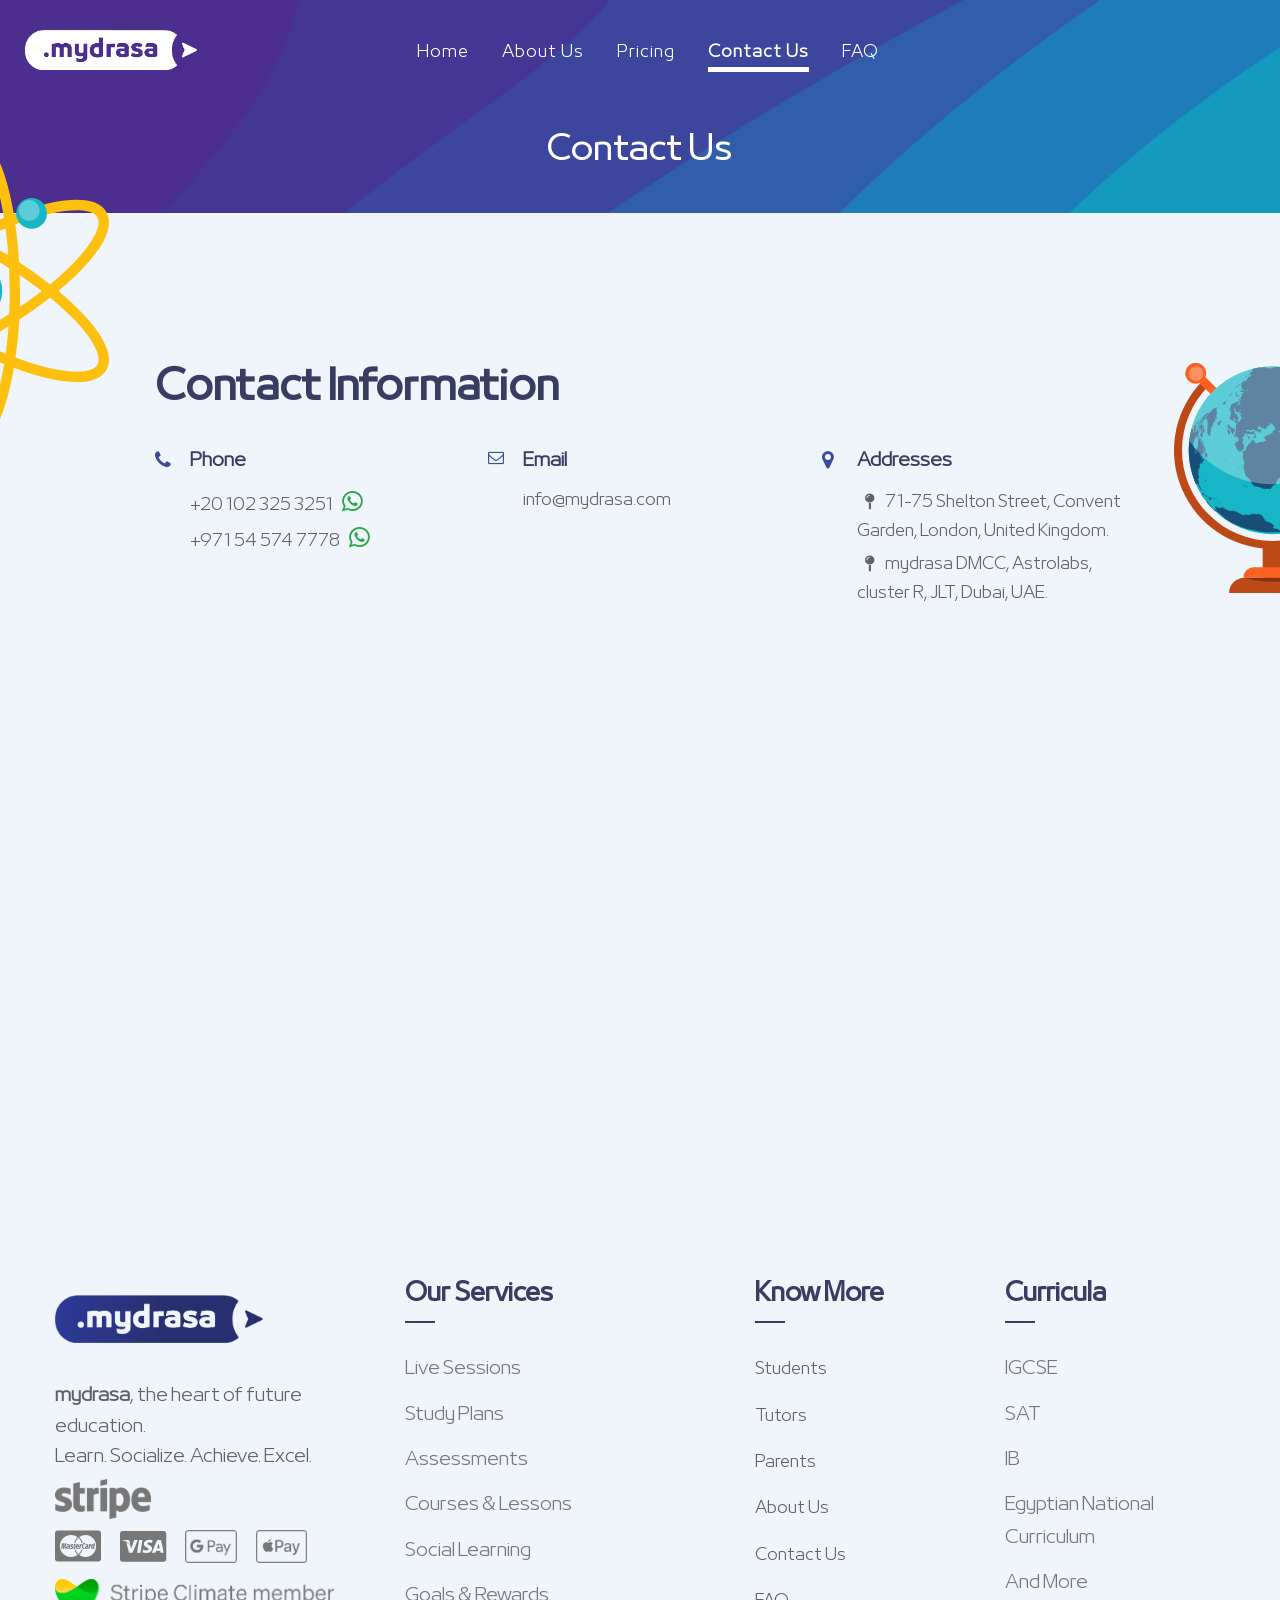
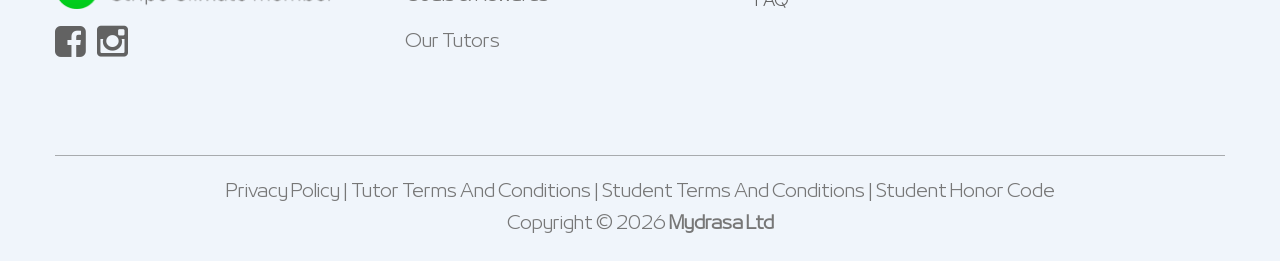
==== commit b4fbd4ee: "cleanup" ====
--- a/contact.html
+++ b/contact.html
@@ -80,36 +80,6 @@
         <div class="patern-layer-one paroller" data-paroller-factor="0.60" data-paroller-factor-lg="0.20" data-paroller-type="foreground" data-paroller-direction="vertical" style="background-image: url('images/icons/icon-1.svg')"></div>
         <div class="patern-layer-two paroller" data-paroller-factor="0.60" data-paroller-factor-lg="-0.20" data-paroller-type="foreground" data-paroller-direction="vertical" style="background-image: url('images/icons/icon-2.svg')"></div>
         <div class="auto-container">
-            <div class="inner-container">
-                <div class="sec-title centered">
-                    <h2>Get in touch</h2>
-                </div>
-                <div class="contact-form">
-                    <form id="contact-form" action="mailto:info@mydrasa.com" method="get">
-                        <div class="col-lg-6 col-md-6 col-sm-12 form-group">
-                            <input type="text" name="firstname" placeholder="First Name*" required maxlength="150" />
-                        </div>
-                        <div class="col-lg-6 col-md-6 col-sm-12 form-group">
-                            <input type="text" name="lastname" placeholder="Last Name*" required maxlength="150" />
-                        </div>
-                        <div class="col-lg-6 col-md-6 col-sm-12 form-group">
-                            <input type="email" name="email" placeholder="Email Address*" required />
-                        </div>
-                        <div class="col-lg-6 col-md-6 col-sm-12 form-group">
-                            <input type="text" name="phone" placeholder="Phone Number">
-                        </div>
-                        <div class="col-lg-12 col-md-12 col-sm-12 form-group">
-                            <textarea name="message" placeholder="Message*" required></textarea>
-                        </div>
-                        <div class="col-lg-12 col-md-12 col-sm-12 form-group text-right">
-                            <button type="submit" class="theme-btn btn-style-three">
-                                <span class="txt">Send Message <i class="fa fa-angle-right"></i></span>
-                            </button>
-                        </div>
-                    </form>
-                </div>
-            </div>
-
             <!-- Contact Info -->
             <div class="contact-info-section">
                 <div class="title-box">
--- a/css/main.css
+++ b/css/main.css
@@ -10500,7 +10500,7 @@
 
 .contact-page-section {
     position: relative;
-    padding: 140px 0px 80px;
+    padding: 50px 0px;
     background-color: #f0f5fb;
 }
 
